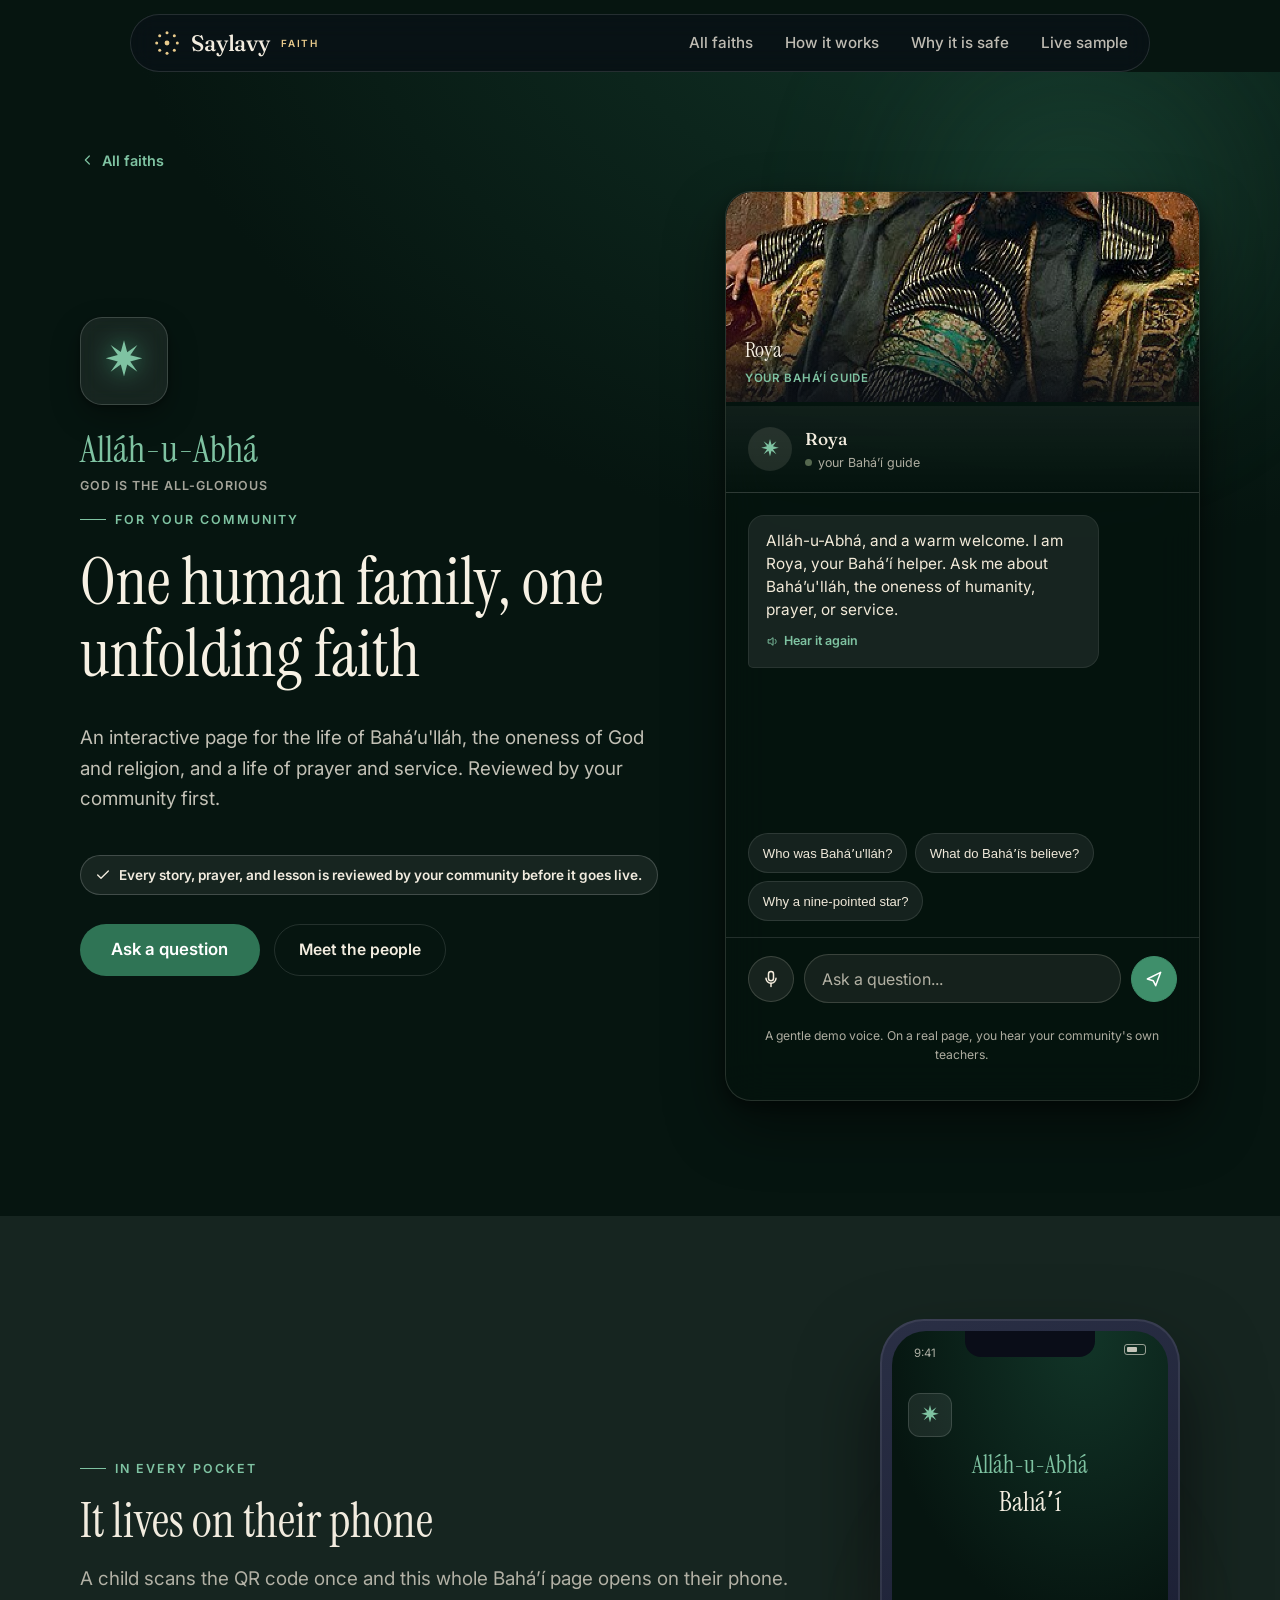
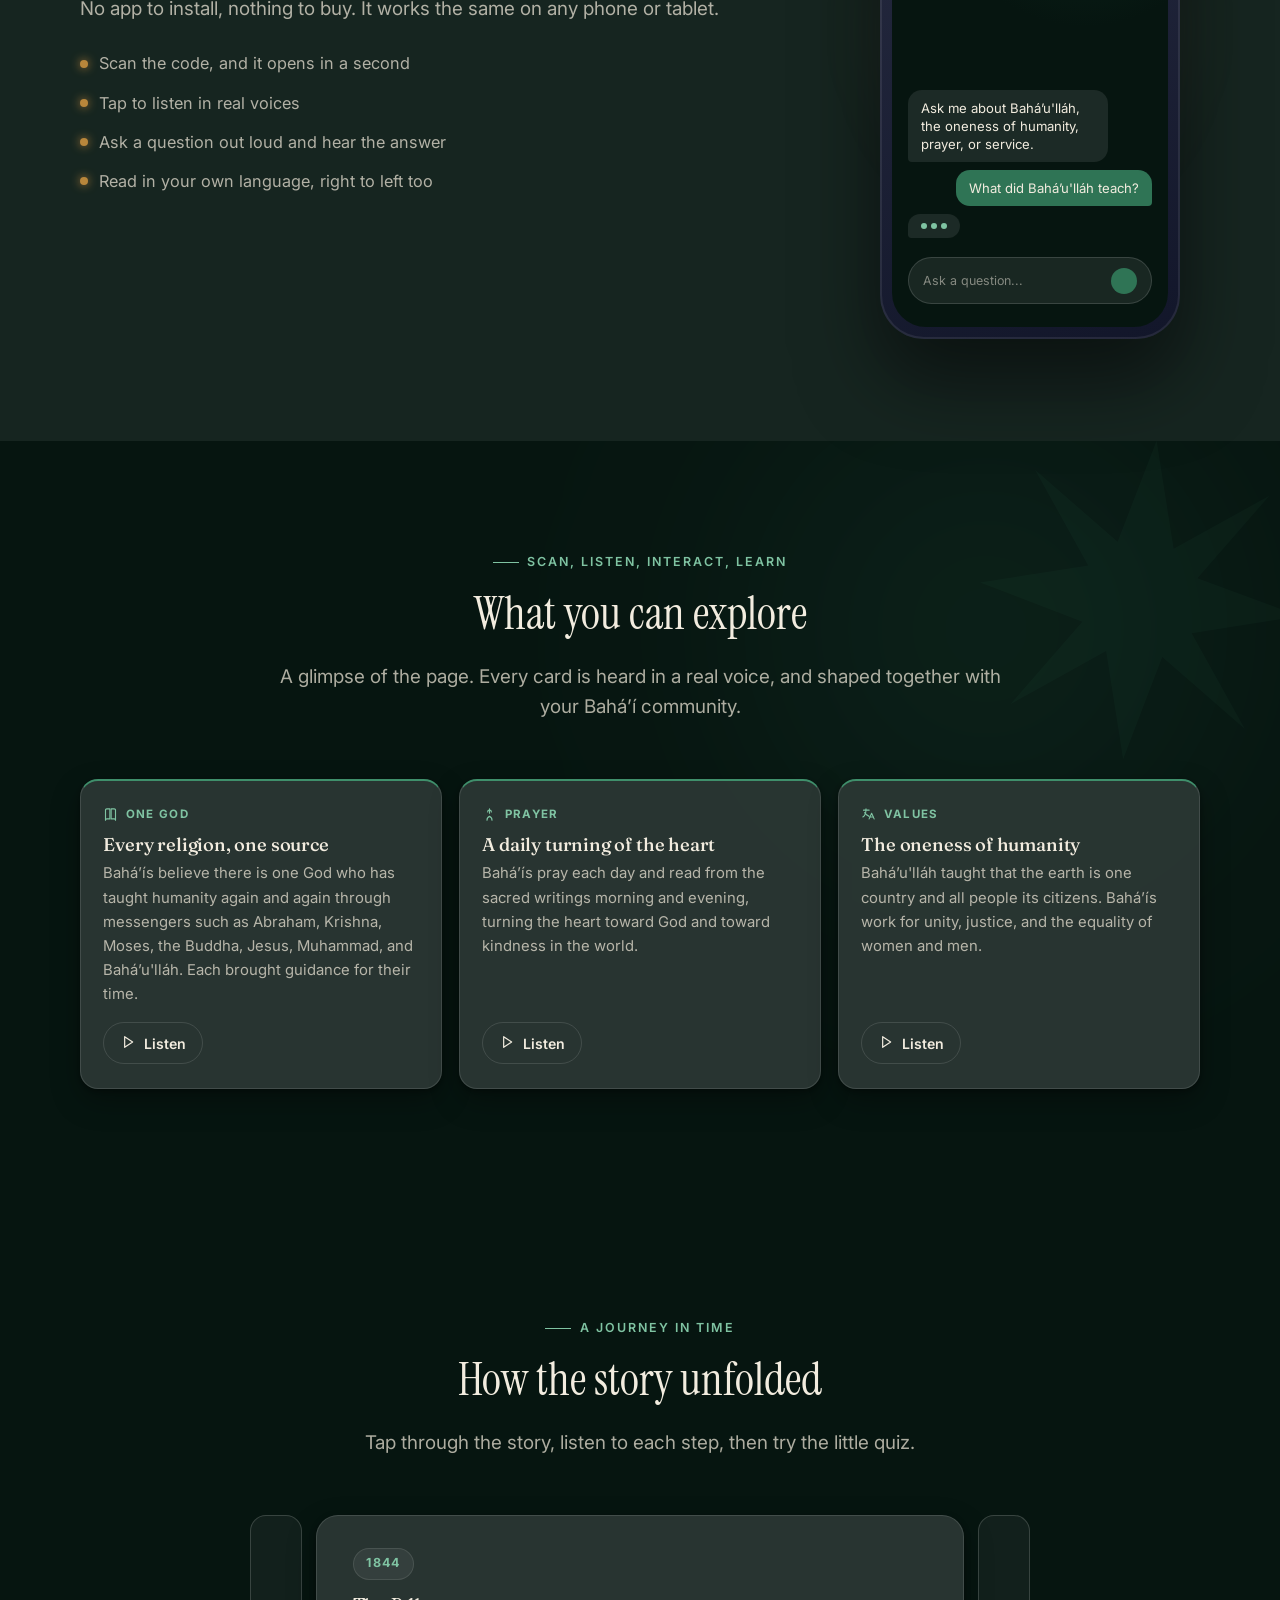
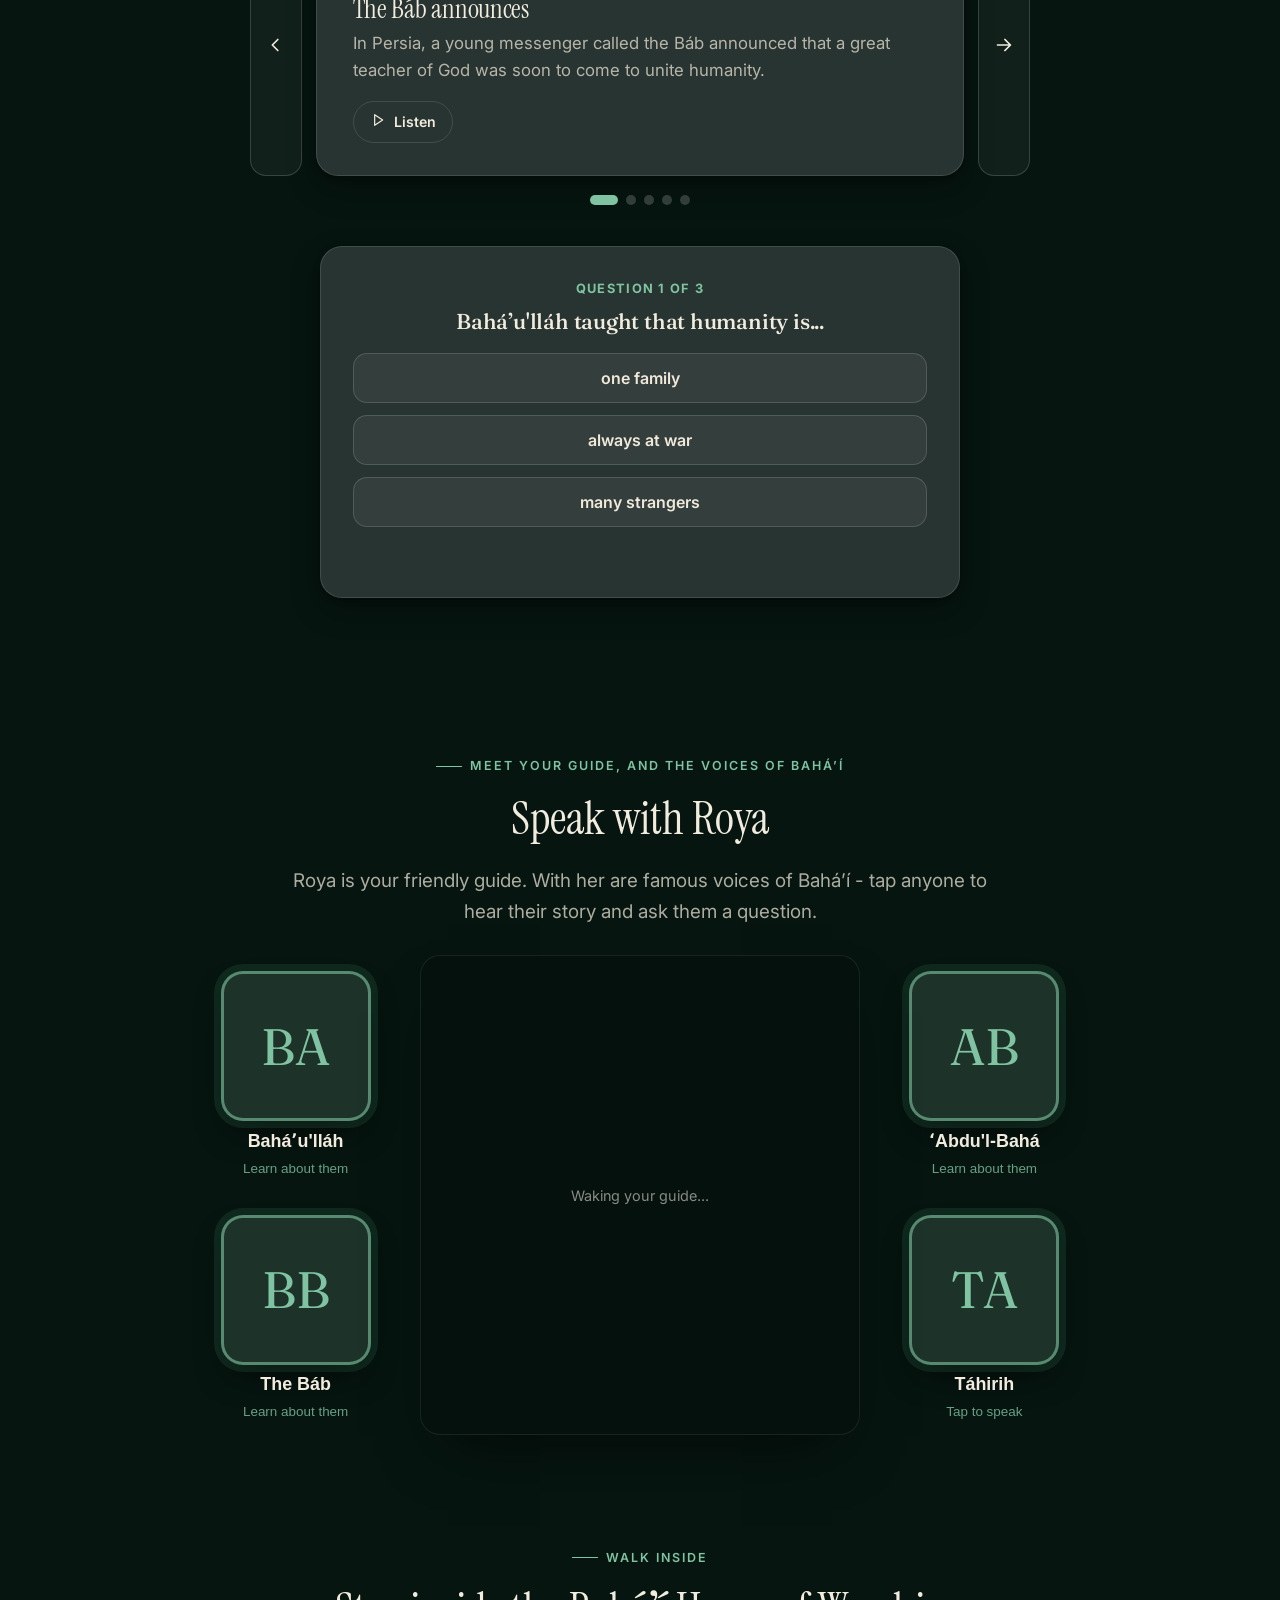
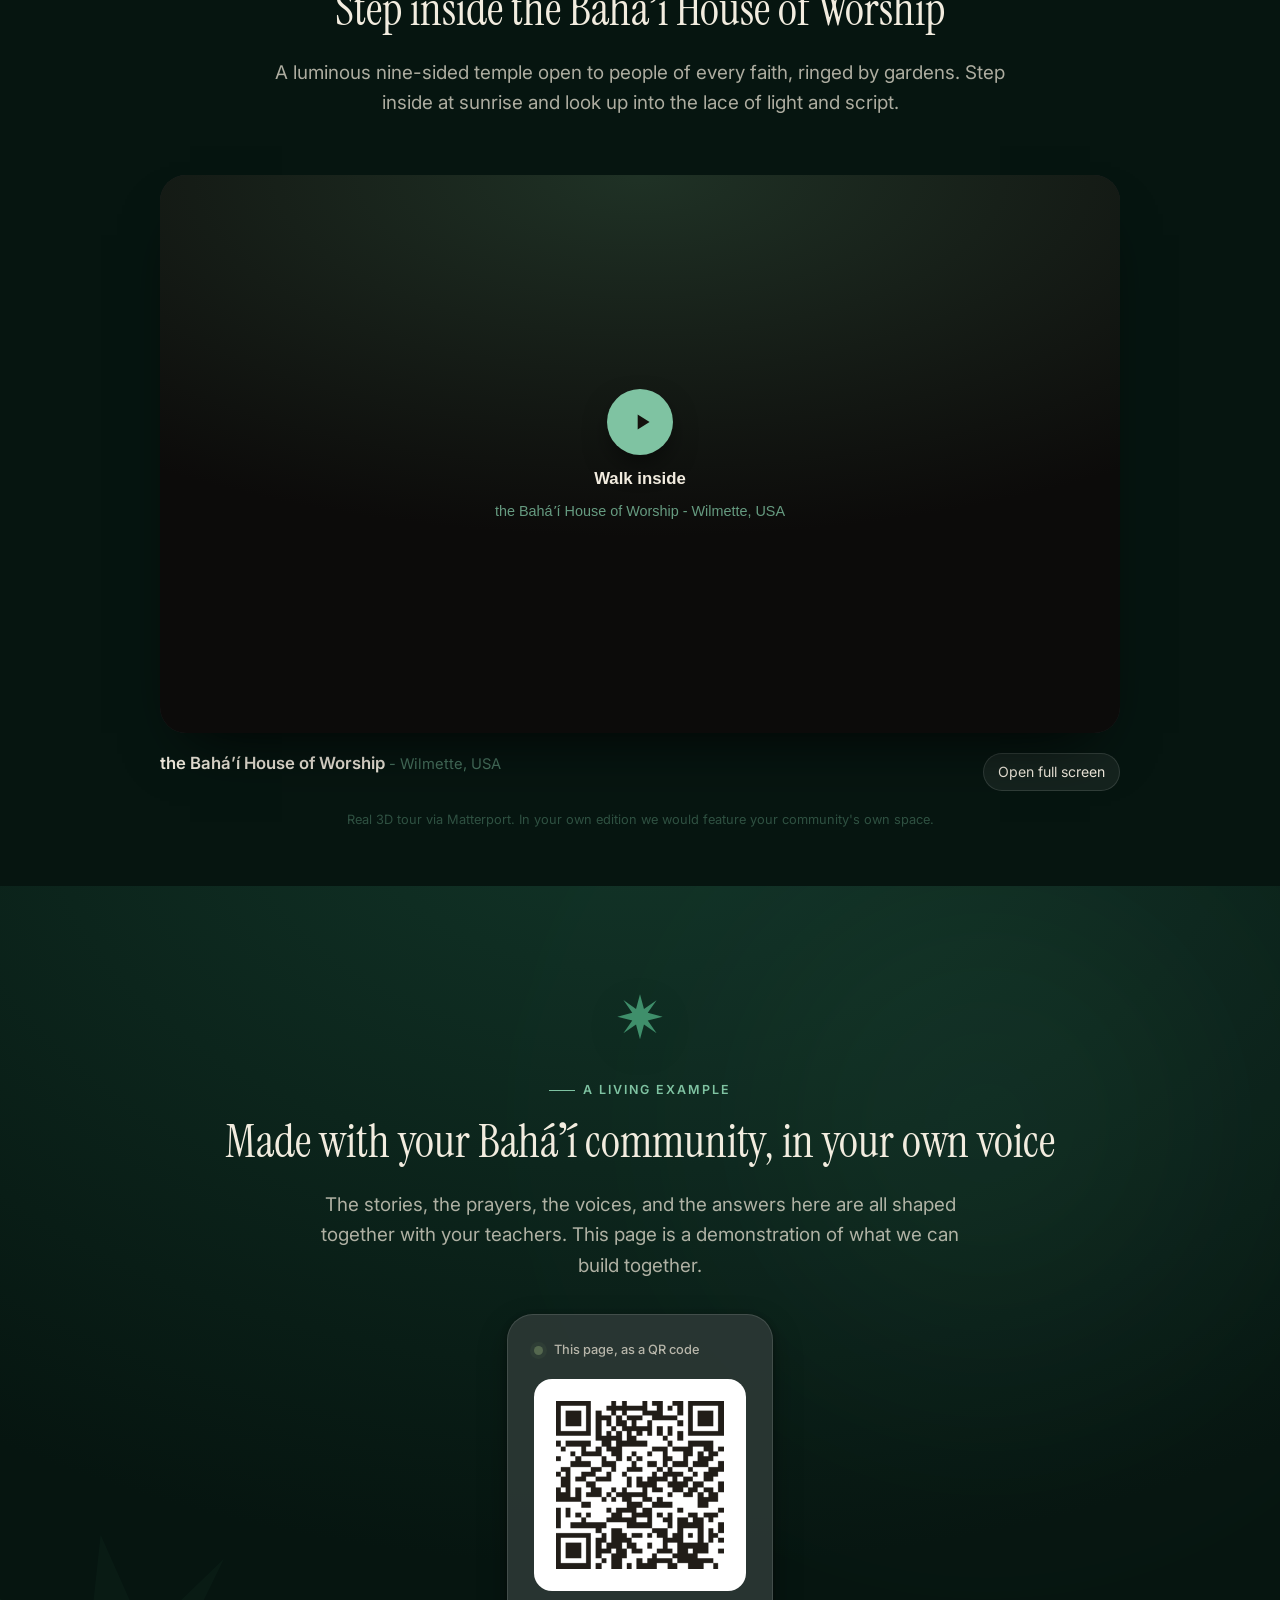
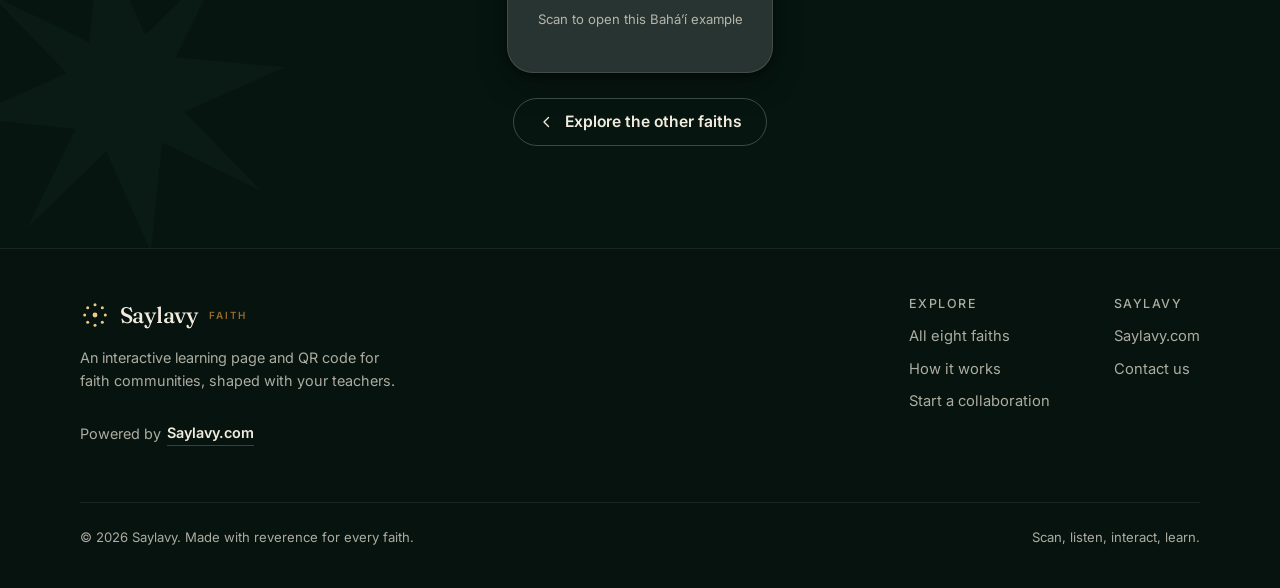
==== bahai.html @ 384520e8 "Add four more faiths: Baháʼí, Jain, Zoroastrian, Taoist Full faith pages for each (data, named guide" ====
<!doctype html>
<html lang="en">
<head>
  <meta charset="utf-8">
  <meta name="viewport" content="width=device-width, initial-scale=1">
  <title>Saylavy for Baháʼí communities</title>
  <meta name="description" content="The oneness of God, religion, and humanity, and the life of Baháʼu'lláh. Listen, ask a question out loud, and meet the people who shaped the faith. Powered by Saylavy.com.">
  <link rel="preconnect" href="https://fonts.googleapis.com">
  <link rel="preconnect" href="https://fonts.gstatic.com" crossorigin>
  <link href="https://fonts.googleapis.com/css2?family=Fraunces:ital,opsz,wght@0,9..144,400;0,9..144,500;1,9..144,400&family=Inter:wght@400;500;600;700&display=swap" rel="stylesheet">
  <link href="https://fonts.googleapis.com/css2?family=Instrument+Serif:ital@0;1&display=swap" rel="stylesheet">
  <link rel="stylesheet" href="assets/css/style.css?v=7">
  <link rel="stylesheet" href="assets/css/game.css">
  <link rel="icon" href="assets/img/favicon.svg" type="image/svg+xml">
</head>
<body>

  <header class="site-header">
    <div class="wrap nav">
      <a class="brand" href="index.html" aria-label="Saylavy for Faith">
        <svg class="mark" viewBox="0 0 32 32" fill="currentColor" aria-hidden="true" style="color:var(--accent-deep)">
          <circle cx="16" cy="16" r="2.6"/><circle cx="27" cy="16" r="1.6"/><circle cx="23.8" cy="23.8" r="1.6"/><circle cx="16" cy="27" r="1.6"/><circle cx="8.2" cy="23.8" r="1.6"/><circle cx="5" cy="16" r="1.6"/><circle cx="8.2" cy="8.2" r="1.6"/><circle cx="16" cy="5" r="1.6"/><circle cx="23.8" cy="8.2" r="1.6"/>
        </svg>
        Saylavy <small>Faith</small>
      </a>
      <button class="nav-toggle" aria-label="Menu">
        <svg width="26" height="26" viewBox="0 0 24 24" fill="none" stroke="currentColor" stroke-width="1.8" stroke-linecap="round"><path d="M4 7h16M4 12h16M4 17h16"/></svg>
      </button>
      <nav class="nav-links">
        <a href="index.html#journey">All faiths</a>
        <a href="index.html#how">How it works</a>
        <a href="index.html#trust">Why it is safe</a>
        <a href="#ask">Live sample</a>
      </nav>
    </div>
  </header>

  <main id="faith-root" data-faith="bahai"></main>

  <footer class="site-footer">
    <div class="wrap foot-grid">
      <div class="foot-brand">
        <a class="brand" href="index.html">
          <svg class="mark" viewBox="0 0 32 32" fill="currentColor" aria-hidden="true" style="color:var(--accent-deep)">
            <circle cx="16" cy="16" r="2.6"/><circle cx="27" cy="16" r="1.6"/><circle cx="23.8" cy="23.8" r="1.6"/><circle cx="16" cy="27" r="1.6"/><circle cx="8.2" cy="23.8" r="1.6"/><circle cx="5" cy="16" r="1.6"/><circle cx="8.2" cy="8.2" r="1.6"/><circle cx="16" cy="5" r="1.6"/><circle cx="23.8" cy="8.2" r="1.6"/>
          </svg>
          Saylavy <small>Faith</small>
        </a>
        <p>An interactive learning page and QR code for faith communities, shaped with your teachers.</p>
        <p class="powered">Powered by <a href="https://saylavy.com" target="_blank" rel="noopener">Saylavy.com</a></p>
      </div>
      <div class="foot-cols">
        <div class="foot-col">
          <h4>Explore</h4>
          <a href="index.html#journey">All eight faiths</a>
          <a href="index.html#how">How it works</a>
          <a href="index.html#partner">Start a collaboration</a>
        </div>
        <div class="foot-col">
          <h4>Saylavy</h4>
          <a href="https://saylavy.com" target="_blank" rel="noopener">Saylavy.com</a>
          <a href="mailto:Eugen@azxa.io">Contact us</a>
        </div>
      </div>
    </div>
    <div class="wrap foot-bottom">
      <span>&copy; 2026 Saylavy. Made with reverence for every faith.</span>
      <span>Scan, listen, interact, learn.</span>
    </div>
  </footer>

  <script src="assets/js/faith-data.js"></script>
  <script src="assets/js/faith-people.js"></script>
  <script src="assets/js/people-img.js"></script>
  <script src="assets/js/faith-learn.js"></script>
  <script src="assets/js/faith-icons.js"></script>
  <script src="assets/js/faith-lang.js"></script>
  <script src="assets/js/faith-pray.js"></script>
  <script src="assets/js/game-data.js"></script>
  <script src="assets/js/game.js"></script>
  <script src="assets/js/voice-config.js" onerror="void 0"></script>
  <script src="assets/js/voice-clips.js" onerror="void 0"></script>
  <script src="assets/js/voice.js"></script>
  <script src="assets/js/qrcode.min.js"></script>
  <script src="assets/js/qr.js"></script>
  <script src="assets/js/i18n.js"></script>
  <script src="assets/js/main.js"></script>
  <script type="module"
    src="https://agent.d-id.com/v2/index.js"
    data-mode="full"
    data-client-key="ck_E_AL3Ca6B9AJC3x-A9WcU"
    data-agent-id="v2_agt_T-X2SEP_"
    data-name="did-agent"
    data-monitor="true"
    data-target-id="did-agent-frame">
  </script>
  <script src="assets/js/faith.js"></script>
</body>
</html>
---- assets/css/style.css ----
/* =========================================================
   Saylavy - Faith / Religion path
   Design system + shared styles
   Brand voice: calm, warm, reverent. No em dashes, no emoji.
   ========================================================= */

:root {
  /* Palette */
  --ink:        #211d18;   /* near-black warm charcoal */
  --ink-soft:   #4a453d;
  --muted:      #7a736a;
  --line:       #e7e0d5;
  --paper:      #fbf8f2;   /* warm ivory */
  --paper-2:    #f4eee3;   /* slightly deeper ivory panel */
  --card:       #ffffff;
  --gold:       #b8863b;   /* warm brass accent */
  --gold-deep:  #97692a;
  --gold-soft:  #f0e4cd;
  --sky:        #3f5b6b;   /* muted contemplative blue */
  --sage:       #55684f;
  --danger:     #a3452f;

  /* Type */
  --serif: "Fraunces", Georgia, "Times New Roman", serif;
  --sans:  "Inter", system-ui, -apple-system, "Segoe UI", Roboto, sans-serif;

  /* Accent - defaults to brand gold; faith pages override via theme-* class */
  --accent:      var(--gold);
  --accent-deep: var(--gold-deep);
  --accent-soft: var(--gold-soft);
  --accent-ink:  #322c24;   /* deep header colour for faith hero */
  --tint:        var(--paper);

  /* Rhythm */
  --wrap: 1120px;
  --radius: 18px;
  --radius-sm: 12px;
  --shadow-sm: 0 1px 2px rgba(33,29,24,.06), 0 4px 16px rgba(33,29,24,.05);
  --shadow-md: 0 8px 30px rgba(33,29,24,.09);
  --shadow-lg: 0 24px 60px rgba(33,29,24,.14);
  --ease: cubic-bezier(.22,.61,.36,1);
}

* { box-sizing: border-box; }
html { scroll-behavior: smooth; -webkit-text-size-adjust: 100%; }

body {
  margin: 0;
  font-family: var(--sans);
  color: var(--ink);
  background: var(--paper);
  line-height: 1.62;
  font-size: 17px;
  -webkit-font-smoothing: antialiased;
  text-rendering: optimizeLegibility;
}

img { max-width: 100%; display: block; }
a { color: inherit; text-decoration: none; }

h1, h2, h3, h4 {
  font-family: var(--serif);
  font-weight: 500;
  line-height: 1.1;
  letter-spacing: -0.01em;
  margin: 0 0 .5em;
  color: var(--ink);
}
h1 { font-size: clamp(2.4rem, 5.4vw, 4.1rem); font-weight: 460; }
h2 { font-size: clamp(1.9rem, 3.6vw, 2.9rem); }
h3 { font-size: 1.3rem; }
p  { margin: 0 0 1rem; color: var(--ink-soft); }

.wrap { width: min(var(--wrap), 92vw); margin-inline: auto; }
.section { padding: clamp(4rem, 8vw, 7rem) 0; }
.center { text-align: center; }
.lead { font-size: 1.18rem; color: var(--ink-soft); }
.eyebrow {
  font-family: var(--sans);
  font-size: .78rem;
  font-weight: 600;
  letter-spacing: .16em;
  text-transform: uppercase;
  color: var(--gold-deep);
  margin: 0 0 1rem;
  display: inline-flex;
  align-items: center;
  gap: .55rem;
}
.eyebrow::before {
  content: "";
  width: 26px; height: 1px;
  background: var(--gold);
  display: inline-block;
}
.eyebrow.center-line { justify-content: center; }
.serif-accent { font-family: var(--serif); font-style: italic; color: var(--gold-deep); }

/* ---------- Buttons ---------- */
.btn {
  display: inline-flex;
  align-items: center;
  gap: .55rem;
  font-family: var(--sans);
  font-weight: 600;
  font-size: .98rem;
  padding: .85rem 1.5rem;
  border-radius: 999px;
  border: 1px solid transparent;
  cursor: pointer;
  transition: transform .25s var(--ease), box-shadow .25s var(--ease), background .2s, color .2s;
  line-height: 1;
}
.btn svg { width: 18px; height: 18px; }
.btn-primary { background: var(--ink); color: var(--paper); box-shadow: var(--shadow-sm); }
.btn-primary:hover { transform: translateY(-2px); box-shadow: var(--shadow-md); background: #322c24; }
.btn-gold { background: var(--gold); color: #fff; }
.btn-gold:hover { transform: translateY(-2px); box-shadow: var(--shadow-md); background: var(--gold-deep); }
.btn-ghost { background: transparent; color: var(--ink); border-color: var(--line); }
.btn-ghost:hover { border-color: var(--ink); transform: translateY(-2px); }
.btn-lg { padding: 1.05rem 1.9rem; font-size: 1.05rem; }

/* ---------- Header ---------- */
.site-header {
  position: sticky; top: 0; z-index: 50;
  background: rgba(251,248,242,.82);
  backdrop-filter: saturate(140%) blur(12px);
  border-bottom: 1px solid transparent;
  transition: border-color .3s, box-shadow .3s;
}
.site-header.scrolled { border-color: var(--line); box-shadow: 0 1px 0 rgba(33,29,24,.03); }
.nav { display: flex; align-items: center; justify-content: space-between; height: 72px; }
.brand { display: flex; align-items: center; gap: .6rem; font-family: var(--serif); font-size: 1.4rem; font-weight: 500; letter-spacing: -.01em; }
.brand .mark { width: 30px; height: 30px; flex: none; }
.brand small { font-family: var(--sans); font-size: .62rem; letter-spacing: .18em; text-transform: uppercase; color: var(--gold-deep); font-weight: 600; align-self: center; margin-left: .1rem; }
.nav-links { display: flex; align-items: center; gap: 2rem; }
.nav-links a { font-size: .95rem; color: var(--ink-soft); font-weight: 500; transition: color .2s; }
.nav-links a:hover { color: var(--ink); }
.nav-cta { display: flex; align-items: center; gap: .8rem; }
.nav-toggle { display: none; background: none; border: 0; cursor: pointer; padding: .4rem; }

@media (max-width: 860px) {
  .nav-links { display: none; }
  .nav-toggle { display: block; }
  .nav-links.open {
    display: flex; flex-direction: column; align-items: flex-start; gap: 1.1rem;
    position: absolute; top: 72px; left: 0; right: 0;
    background: var(--paper); padding: 1.5rem 4vw 2rem; border-bottom: 1px solid var(--line);
    box-shadow: var(--shadow-md);
  }
}

/* ---------- Hero ---------- */
.hero { position: relative; overflow: hidden; padding: clamp(3.5rem, 7vw, 6rem) 0 clamp(3rem, 6vw, 5rem); }
.hero-grid { display: grid; grid-template-columns: 1.05fr .95fr; gap: clamp(2rem, 5vw, 4.5rem); align-items: center; }
.hero h1 { margin-bottom: 1.1rem; }
.hero .lead { max-width: 34ch; }
.hero-actions { display: flex; flex-wrap: wrap; gap: .9rem; margin-top: 1.8rem; }
.hero-badges { display: flex; flex-wrap: wrap; gap: .5rem .5rem; margin-top: 2rem; }
.badge {
  display: inline-flex; align-items: center; gap: .45rem;
  font-size: .82rem; font-weight: 500; color: var(--ink-soft);
  background: var(--card); border: 1px solid var(--line);
  padding: .45rem .8rem; border-radius: 999px;
}
.badge svg { width: 15px; height: 15px; color: var(--gold-deep); }

@media (max-width: 900px) {
  .hero-grid { grid-template-columns: 1fr; }
  .hero-art { order: -1; }
}

/* ---------- Hero art: scan card ---------- */
.scan-card {
  position: relative;
  background: var(--card);
  border: 1px solid var(--line);
  border-radius: 26px;
  box-shadow: var(--shadow-lg);
  padding: 1.6rem;
  max-width: 400px; margin-inline: auto;
}
.scan-card .glow { position: absolute; inset: -40% -20% auto -20%; height: 60%; background: radial-gradient(60% 60% at 50% 0%, var(--gold-soft), transparent 70%); z-index: 0; }
.scan-inner { position: relative; z-index: 1; }
.scan-head { display: flex; align-items: center; gap: .7rem; margin-bottom: 1.1rem; }
.scan-head .dot { width: 9px; height: 9px; border-radius: 50%; background: var(--sage); box-shadow: 0 0 0 4px rgba(85,104,79,.14); }
.scan-head span { font-size: .8rem; color: var(--muted); font-weight: 500; }
.qr-box {
  display: grid; place-items: center;
  background: var(--paper-2); border-radius: var(--radius);
  padding: 1.4rem; margin-bottom: 1.1rem;
}
.qr-box svg, .qr-box img, .qr-box canvas { width: 168px; height: 168px; }
.qr-caption { text-align: center; font-size: .82rem; color: var(--muted); }
.scan-steps { display: flex; justify-content: space-between; margin-top: 1.2rem; gap: .3rem; }
.scan-steps .s { text-align: center; flex: 1; }
.scan-steps .s svg { width: 22px; height: 22px; color: var(--gold-deep); margin-bottom: .3rem; }
.scan-steps .s small { display: block; font-size: .72rem; color: var(--ink-soft); font-weight: 600; }

/* ---------- Section header ---------- */
.sec-head { max-width: 46rem; margin: 0 auto clamp(2.5rem, 5vw, 3.5rem); }
.sec-head.center { text-align: center; }

/* ---------- Steps / how it works ---------- */
.steps { display: grid; grid-template-columns: repeat(4, 1fr); gap: 1.1rem; }
.step {
  background: var(--card); border: 1px solid var(--line); border-radius: var(--radius);
  padding: 1.6rem 1.4rem; box-shadow: var(--shadow-sm);
  transition: transform .3s var(--ease), box-shadow .3s var(--ease);
}
.step:hover { transform: translateY(-4px); box-shadow: var(--shadow-md); }
.step .num { font-family: var(--serif); font-size: 1rem; color: var(--gold-deep); font-weight: 600; }
.step .ico { width: 40px; height: 40px; border-radius: 12px; background: var(--gold-soft); display: grid; place-items: center; margin: .8rem 0 1rem; }
.step .ico svg { width: 22px; height: 22px; color: var(--gold-deep); }
.step h3 { font-size: 1.12rem; margin-bottom: .35rem; }
.step p { font-size: .93rem; margin: 0; }
@media (max-width: 860px) { .steps { grid-template-columns: repeat(2, 1fr); } }
@media (max-width: 520px) { .steps { grid-template-columns: 1fr; } }

/* ---------- Feature split ---------- */
.feature { display: grid; grid-template-columns: 1fr 1fr; gap: clamp(2rem, 5vw, 4rem); align-items: center; }
.feature + .feature { margin-top: clamp(3rem, 6vw, 5rem); }
.feature.reverse .feature-media { order: 2; }
.feature-list { list-style: none; padding: 0; margin: 1.4rem 0 0; }
.feature-list li { display: flex; gap: .7rem; align-items: flex-start; margin-bottom: .8rem; font-size: .98rem; color: var(--ink-soft); }
.feature-list li svg { width: 20px; height: 20px; color: var(--sage); flex: none; margin-top: .15rem; }
@media (max-width: 820px) { .feature, .feature.reverse .feature-media { grid-template-columns: 1fr; order: 0; } }

/* ---------- Panel (deeper ivory band) ---------- */
.band { background: var(--paper-2); }
.band-ink { background: var(--ink); color: var(--paper); }
.band-ink h2, .band-ink h3 { color: var(--paper); }
.band-ink p { color: rgba(251,248,242,.72); }
.band-ink .eyebrow { color: var(--gold-soft); }
.band-ink .eyebrow::before { background: var(--gold-soft); }

/* ---------- Faiths grid ---------- */
.faiths { display: grid; grid-template-columns: repeat(4, 1fr); gap: 1rem; }
.faith-card {
  position: relative; background: var(--card); border: 1px solid var(--line);
  border-radius: var(--radius); padding: 1.5rem 1.3rem; text-align: left;
  box-shadow: var(--shadow-sm); overflow: hidden;
  transition: transform .3s var(--ease), box-shadow .3s var(--ease), border-color .3s;
  cursor: pointer; display: block;
}
.faith-card:hover { transform: translateY(-5px); box-shadow: var(--shadow-md); border-color: var(--gold-soft); }
.faith-card .sym { width: 46px; height: 46px; margin-bottom: 1rem; color: var(--gold-deep); }
.faith-card .sym svg { width: 100%; height: 100%; }
.faith-card h3 { font-size: 1.16rem; margin-bottom: .3rem; }
.faith-card p { font-size: .88rem; margin: 0 0 1rem; }
.faith-card .go { font-size: .82rem; font-weight: 600; color: var(--gold-deep); display: inline-flex; align-items: center; gap: .35rem; }
.faith-card .go svg { width: 15px; height: 15px; transition: transform .25s var(--ease); }
.faith-card:hover .go svg { transform: translateX(4px); }
@media (max-width: 940px) { .faiths { grid-template-columns: repeat(2, 1fr); } }
@media (max-width: 480px) { .faiths { grid-template-columns: 1fr; } }

/* ---------- Trust strip ---------- */
.trust { display: grid; grid-template-columns: repeat(3, 1fr); gap: 1.5rem; }
.trust .t { display: flex; gap: .9rem; align-items: flex-start; }
.trust .t .ico { width: 42px; height: 42px; flex: none; border-radius: 12px; background: rgba(184,134,59,.12); display: grid; place-items: center; }
.trust .t .ico svg { width: 22px; height: 22px; color: var(--gold-deep); }
.trust .t h3 { font-size: 1.05rem; margin-bottom: .2rem; }
.trust .t p { font-size: .9rem; margin: 0; }
@media (max-width: 820px) { .trust { grid-template-columns: 1fr; } }

/* ---------- CTA / contact ---------- */
.cta-card {
  background: linear-gradient(160deg, #2a251e, #211d18);
  color: var(--paper); border-radius: 28px; padding: clamp(2.5rem, 5vw, 4rem);
  text-align: center; box-shadow: var(--shadow-lg); position: relative; overflow: hidden;
}
.cta-card .glow { position: absolute; inset: auto -10% -60% -10%; height: 80%; background: radial-gradient(50% 60% at 50% 100%, rgba(184,134,59,.35), transparent 70%); }
.cta-card > * { position: relative; z-index: 1; }
.cta-card h2 { color: var(--paper); }
.cta-card p { color: rgba(251,248,242,.75); max-width: 40ch; margin-inline: auto; }
.cta-form { display: flex; gap: .6rem; max-width: 480px; margin: 1.8rem auto 0; flex-wrap: wrap; justify-content: center; }
.cta-form input {
  flex: 1; min-width: 220px; padding: .95rem 1.2rem; border-radius: 999px;
  border: 1px solid rgba(251,248,242,.2); background: rgba(251,248,242,.08); color: var(--paper);
  font-family: var(--sans); font-size: 1rem;
}
.cta-form input::placeholder { color: rgba(251,248,242,.5); }
.cta-form input:focus { outline: none; border-color: var(--gold); }
.cta-note { font-size: .82rem; color: rgba(251,248,242,.55); margin-top: 1rem; }

/* ---------- Footer ---------- */
.site-footer { border-top: 1px solid var(--line); padding: 3rem 0 2.5rem; background: var(--paper); }
.foot-grid { display: flex; justify-content: space-between; gap: 2rem; flex-wrap: wrap; align-items: flex-start; }
.foot-brand { max-width: 30ch; }
.foot-brand p { font-size: .9rem; margin-top: .8rem; }
.foot-cols { display: flex; gap: 4rem; flex-wrap: wrap; }
.foot-col h4 { font-family: var(--sans); font-size: .78rem; letter-spacing: .12em; text-transform: uppercase; color: var(--muted); margin-bottom: .9rem; }
.foot-col a { display: block; font-size: .92rem; color: var(--ink-soft); margin-bottom: .55rem; transition: color .2s; }
.foot-col a:hover { color: var(--ink); }
.foot-bottom { margin-top: 2.5rem; padding-top: 1.5rem; border-top: 1px solid var(--line); display: flex; justify-content: space-between; flex-wrap: wrap; gap: .5rem; font-size: .82rem; color: var(--muted); }

/* ---------- Reveal on scroll ---------- */
.reveal { opacity: 0; transform: translateY(22px); transition: opacity .7s var(--ease), transform .7s var(--ease); }
.reveal.in { opacity: 1; transform: none; }
@media (prefers-reduced-motion: reduce) {
  .reveal { opacity: 1; transform: none; transition: none; }
  html { scroll-behavior: auto; }
  * { animation: none !important; }
}

/* =========================================================
   Per-faith color themes
   Applied to <body class="theme-xxx"> on each faith page,
   and to individual nodes/cards via the same class names.
   ========================================================= */
.theme-protestant { --accent:#3563a8; --accent-deep:#284e86; --accent-soft:#e3ebf6; --accent-ink:#1b2f52; --tint:#f7f9fc; }
.theme-catholic   { --accent:#9b2d3c; --accent-deep:#7d2331; --accent-soft:#f3e0e2; --accent-ink:#4a151d; --tint:#fcf6f5; }
.theme-orthodox   { --accent:#b3852c; --accent-deep:#8f6820; --accent-soft:#f4e8cd; --accent-ink:#4a3812; --tint:#fdfaf1; }
.theme-muslim     { --accent:#1f7a5a; --accent-deep:#175f46; --accent-soft:#d7ece4; --accent-ink:#0e3527; --tint:#f4faf7; }
.theme-hindu      { --accent:#d9772a; --accent-deep:#b25f1c; --accent-soft:#f8e6d2; --accent-ink:#5e310e; --tint:#fdf8f1; }
.theme-sikh       { --accent:#35408f; --accent-deep:#293372; --accent-soft:#e1e3f2; --accent-ink:#191d45; --tint:#f7f8fc; }
.theme-jewish     { --accent:#2f7fb0; --accent-deep:#256389; --accent-soft:#dcedf6; --accent-ink:#123449; --tint:#f5fafc; }
.theme-buddhist   { --accent:#9a4f2b; --accent-deep:#7c3f21; --accent-soft:#f1e0d3; --accent-ink:#492009; --tint:#fdf8f4; }

/* Faith page picks up a soft accent tint behind everything */
body.faith-page { background: var(--tint); }

/* =========================================================
   The circle of eight (dashboard selector)
   ========================================================= */
.circle-wrap { position: relative; width: min(560px, 86vw); aspect-ratio: 1; margin: 1rem auto 0; container-type: size; }
.circle-ring {
  position: absolute; inset: 8%;
  border-radius: 50%;
  border: 1px dashed var(--line);
}
.circle-ring::after {
  content: ""; position: absolute; inset: 12%; border-radius: 50%;
  border: 1px solid rgba(184,134,59,.14);
}
.circle-hub {
  position: absolute; top: 50%; left: 50%; transform: translate(-50%, -50%);
  width: 34%; aspect-ratio: 1; border-radius: 50%;
  background: var(--card); border: 1px solid var(--line);
  box-shadow: var(--shadow-md);
  display: grid; place-items: center; text-align: center; padding: 1rem; z-index: 2;
}
.circle-hub .mark { width: 40px; height: 40px; color: var(--gold-deep); margin: 0 auto .4rem; }
.circle-hub strong { font-family: var(--serif); font-size: 1.12rem; font-weight: 500; display: block; line-height: 1.15; }
.circle-hub small { font-size: .72rem; color: var(--muted); }

.faith-node {
  position: absolute; top: 50%; left: 50%;
  width: 96px; height: 96px; margin: -48px 0 0 -48px;
  border-radius: 50%;
  background: var(--card); border: 1px solid var(--line);
  box-shadow: var(--shadow-sm);
  display: grid; place-items: center; text-align: center;
  transition: transform .35s var(--ease), box-shadow .35s var(--ease), border-color .35s;
  z-index: 3;
}
.faith-node:hover, .faith-node:focus-visible {
  transform: translate(var(--x), var(--y)) scale(1.12);
  box-shadow: var(--shadow-lg); border-color: var(--accent); outline: none; z-index: 4;
}
.faith-node { transform: translate(var(--x), var(--y)); }
.faith-node .sym { width: 40px; height: 40px; color: var(--accent); }
.faith-node .sym svg { width: 100%; height: 100%; }
.faith-node .label {
  position: absolute; bottom: -1.55rem; left: 50%; transform: translateX(-50%);
  font-size: .74rem; font-weight: 600; color: var(--ink-soft); white-space: nowrap;
}
.faith-node .halo {
  position: absolute; inset: -6px; border-radius: 50%;
  background: var(--accent-soft); opacity: 0; transition: opacity .35s var(--ease); z-index: -1;
}
.faith-node:hover .halo, .faith-node:focus-visible .halo { opacity: .85; }

/* Fallback grid for small screens */
.circle-fallback { display: none; }
@media (max-width: 620px) {
  .circle-wrap { display: none; }
  .circle-fallback {
    display: grid; grid-template-columns: repeat(2, 1fr); gap: .8rem; margin-top: 1.5rem;
  }
  .circle-fallback a {
    display: flex; align-items: center; gap: .7rem;
    background: var(--card); border: 1px solid var(--line); border-radius: var(--radius-sm);
    padding: .9rem 1rem; box-shadow: var(--shadow-sm);
  }
  .circle-fallback a .sym { width: 30px; height: 30px; color: var(--accent); flex: none; }
  .circle-fallback a .sym svg { width: 100%; height: 100%; }
  .circle-fallback a strong { font-size: .95rem; font-weight: 600; display: block; }
  .circle-fallback a small { font-size: .76rem; color: var(--muted); }
}

/* =========================================================
   Faith page hero
   ========================================================= */
.faith-hero {
  position: relative; overflow: hidden;
  background:
    radial-gradient(120% 120% at 85% -10%, var(--accent-soft), transparent 55%),
    var(--tint);
  border-bottom: 1px solid var(--line);
  padding: clamp(3rem, 6vw, 5rem) 0 clamp(2.5rem, 5vw, 4rem);
}
.faith-hero-grid { display: grid; grid-template-columns: 1.1fr .9fr; gap: clamp(2rem, 5vw, 4rem); align-items: center; }
.faith-emblem {
  width: 88px; height: 88px; border-radius: 22px;
  background: var(--card); border: 1px solid var(--line);
  display: grid; place-items: center; box-shadow: var(--shadow-sm); margin-bottom: 1.4rem;
}
.faith-emblem svg { width: 50px; height: 50px; color: var(--accent); }
.faith-kicker { color: var(--accent-deep); }
.faith-kicker::before { background: var(--accent); }
.faith-hero h1 { color: var(--accent-ink); }
.approve-pill {
  display: inline-flex; align-items: center; gap: .5rem;
  background: var(--card); border: 1px solid var(--accent-soft);
  color: var(--accent-deep); font-weight: 600; font-size: .85rem;
  padding: .5rem .9rem; border-radius: 999px; margin-top: 1.5rem;
}
.approve-pill svg { width: 16px; height: 16px; }
@media (max-width: 860px) { .faith-hero-grid { grid-template-columns: 1fr; } }

/* Accent-tinted variants of shared components on faith pages */
.faith-page .btn-gold { background: var(--accent); }
.faith-page .btn-gold:hover { background: var(--accent-deep); }
.faith-page .step .ico { background: var(--accent-soft); }
.faith-page .step .ico svg, .faith-page .step .num { color: var(--accent-deep); }
.faith-page .eyebrow { color: var(--accent-deep); }
.faith-page .eyebrow::before { background: var(--accent); }
.faith-page .badge svg { color: var(--accent-deep); }

/* Content cards (story / prayer / language) */
.learn-grid { display: grid; grid-template-columns: repeat(3, 1fr); gap: 1.1rem; }
.learn-card {
  background: var(--card); border: 1px solid var(--line); border-radius: var(--radius);
  padding: 1.5rem 1.4rem; box-shadow: var(--shadow-sm); display: flex; flex-direction: column;
  transition: transform .3s var(--ease), box-shadow .3s var(--ease);
}
.learn-card:hover { transform: translateY(-4px); box-shadow: var(--shadow-md); }
.learn-card .kind {
  font-size: .72rem; font-weight: 700; letter-spacing: .12em; text-transform: uppercase;
  color: var(--accent-deep); margin-bottom: .7rem; display: flex; align-items: center; gap: .45rem;
}
.learn-card .kind svg { width: 15px; height: 15px; }
.learn-card h3 { font-size: 1.15rem; margin-bottom: .4rem; }
.learn-card p { font-size: .93rem; flex: 1; }
.learn-card .original {
  font-family: var(--serif); font-size: 1.05rem; color: var(--accent-ink);
  background: var(--accent-soft); border-radius: var(--radius-sm); padding: .8rem 1rem;
  margin: .3rem 0 1rem; direction: var(--dir, ltr);
}
.listen-btn {
  align-self: flex-start; margin-top: auto;
  display: inline-flex; align-items: center; gap: .5rem;
  background: transparent; border: 1px solid var(--line); color: var(--ink);
  font-family: var(--sans); font-weight: 600; font-size: .88rem;
  padding: .55rem 1rem; border-radius: 999px; cursor: pointer;
  transition: border-color .2s, background .2s, color .2s;
}
.listen-btn:hover { border-color: var(--accent); color: var(--accent-deep); }
.listen-btn.speaking { background: var(--accent); color: #fff; border-color: var(--accent); }
.listen-btn svg { width: 16px; height: 16px; }
@media (max-width: 820px) { .learn-grid { grid-template-columns: 1fr; } }

/* =========================================================
   Ask & speak widget  ("Their voice, still answering")
   ========================================================= */
.ask {
  background: var(--card); border: 1px solid var(--line); border-radius: 26px;
  box-shadow: var(--shadow-md); overflow: hidden; max-width: 760px; margin: 0 auto;
}
.ask-head {
  display: flex; align-items: center; gap: .8rem;
  padding: 1.2rem 1.4rem; border-bottom: 1px solid var(--line);
  background: linear-gradient(var(--card), var(--tint));
}
.ask-head .av {
  width: 44px; height: 44px; border-radius: 50%; flex: none;
  background: var(--accent-soft); display: grid; place-items: center;
}
.ask-head .av svg { width: 24px; height: 24px; color: var(--accent-deep); }
.ask-head .meta strong { font-family: var(--serif); font-size: 1.08rem; font-weight: 500; display: block; }
.ask-head .meta small { font-size: .78rem; color: var(--muted); display: flex; align-items: center; gap: .4rem; }
.ask-head .meta small::before { content:""; width:7px; height:7px; border-radius:50%; background: var(--sage); }
.ask-log {
  padding: 1.4rem; height: 340px; overflow-y: auto;
  display: flex; flex-direction: column; gap: .9rem; scroll-behavior: smooth;
}
.msg { max-width: 82%; padding: .8rem 1.05rem; border-radius: 16px; font-size: .96rem; line-height: 1.5; }
.msg.bot { background: var(--accent-soft); color: var(--accent-ink); border-bottom-left-radius: 5px; align-self: flex-start; }
.msg.me  { background: var(--ink); color: var(--paper); border-bottom-right-radius: 5px; align-self: flex-end; }
.msg.bot .speak-again { display: inline-flex; align-items: center; gap: .3rem; margin-top: .5rem; font-size: .78rem; font-weight: 600; color: var(--accent-deep); cursor: pointer; }
.msg.bot .speak-again svg { width: 13px; height: 13px; }
.typing { display: inline-flex; gap: 4px; align-items: center; }
.typing i { width: 7px; height: 7px; border-radius: 50%; background: var(--accent-deep); opacity: .5; animation: blink 1.2s infinite; }
.typing i:nth-child(2){ animation-delay:.2s } .typing i:nth-child(3){ animation-delay:.4s }
@keyframes blink { 0%,60%,100%{opacity:.3;transform:translateY(0)} 30%{opacity:1;transform:translateY(-3px)} }

.ask-suggest { display: flex; flex-wrap: wrap; gap: .5rem; padding: 0 1.4rem 1rem; }
.chip {
  font-size: .82rem; font-weight: 500; color: var(--accent-deep);
  background: var(--accent-soft); border: 1px solid transparent; border-radius: 999px;
  padding: .45rem .85rem; cursor: pointer; transition: transform .2s var(--ease), background .2s;
}
.chip:hover { transform: translateY(-2px); background: var(--card); border-color: var(--accent-soft); }

.ask-input { display: flex; align-items: center; gap: .6rem; padding: 1rem 1.4rem 1.4rem; border-top: 1px solid var(--line); }
.ask-input input {
  flex: 1; padding: .85rem 1.1rem; border-radius: 999px; border: 1px solid var(--line);
  background: var(--tint); font-family: var(--sans); font-size: 1rem; color: var(--ink);
}
.ask-input input:focus { outline: none; border-color: var(--accent); }
.icon-btn {
  width: 46px; height: 46px; flex: none; border-radius: 50%; border: 1px solid var(--line);
  background: var(--card); cursor: pointer; display: grid; place-items: center;
  transition: background .2s, border-color .2s, transform .2s;
}
.icon-btn svg { width: 20px; height: 20px; color: var(--ink-soft); }
.icon-btn:hover { border-color: var(--accent); transform: translateY(-1px); }
.icon-btn.send { background: var(--accent); border-color: var(--accent); }
.icon-btn.send svg { color: #fff; }
.icon-btn.mic.listening { background: var(--danger); border-color: var(--danger); animation: pulse 1.4s infinite; }
.icon-btn.mic.listening svg { color: #fff; }
@keyframes pulse { 0%{box-shadow:0 0 0 0 rgba(163,69,47,.4)} 70%{box-shadow:0 0 0 12px rgba(163,69,47,0)} 100%{box-shadow:0 0 0 0 rgba(163,69,47,0)} }
.ask-foot { font-size: .76rem; color: var(--muted); text-align: center; padding: 0 1.4rem 1.2rem; }

/* Voice unsupported note */
.voice-note { font-size: .8rem; color: var(--muted); text-align:center; margin-top:1rem; }

/* Back link on faith pages */
.back-link { display:inline-flex; align-items:center; gap:.4rem; font-size:.9rem; font-weight:600; color: var(--accent-deep); margin-bottom: 1.2rem; }
.back-link svg { width:16px; height:16px; }

/* Powered-by */
.powered { display:inline-flex; align-items:center; gap:.4rem; font-size:.8rem; color: var(--muted); }
.powered a { color: var(--ink-soft); font-weight:600; border-bottom:1px solid var(--line); }
.powered a:hover { color: var(--accent-deep); border-color: var(--accent); }

/* =========================================================
   PREMIUM LAYER - animated cosmos hero, glowing circle,
   per-faith emblem, and richer motion.
   Appended last so it overrides the base where needed.
   ========================================================= */

/* ---- Cosmos hero (dark, animated) ---- */
.hero-cosmos {
  position: relative; overflow: hidden; color: #f4ecdd;
  --auroraA: #6b46b0; --auroraB: #c99a4a; --auroraC: #3a4f8a;
  background: radial-gradient(130% 105% at 50% -18%, #2a2138 0%, #171021 46%, #0d0a14 100%);
}
.hero-cosmos > .wrap { position: relative; z-index: 3; }
.hero-cosmos .eyebrow { color: #e9cb8c; }
.hero-cosmos .eyebrow::before { background: #c99a4a; }
.hero-cosmos h1 { color: #f7f1e4; }
.hero-cosmos .lead { color: rgba(247,241,228,.74); }
.hero-cosmos .btn-ghost { color: #f7f1e4; border-color: rgba(247,241,228,.28); }
.hero-cosmos .btn-ghost:hover { border-color: #f7f1e4; }

.motes { position: absolute; inset: 0; width: 100%; height: 100%; z-index: 1; pointer-events: none; display: block; }
.aurora {
  position: absolute; border-radius: 50%; filter: blur(80px);
  opacity: .5; mix-blend-mode: screen; pointer-events: none; z-index: 0; will-change: transform;
}
.a1 { width: 48vw; height: 48vw; top: -16%; left: -10%; background: radial-gradient(circle, var(--auroraA), transparent 62%); animation: drift1 24s ease-in-out infinite; }
.a2 { width: 42vw; height: 42vw; bottom: -20%; right: -10%; background: radial-gradient(circle, var(--auroraB), transparent 62%); animation: drift2 30s ease-in-out infinite; }
.a3 { width: 34vw; height: 34vw; top: 26%; left: 42%; background: radial-gradient(circle, var(--auroraC), transparent 64%); animation: drift3 27s ease-in-out infinite; }
@keyframes drift1 { 0%,100%{ transform: translate(0,0) scale(1);} 50%{ transform: translate(6%,4%) scale(1.12);} }
@keyframes drift2 { 0%,100%{ transform: translate(0,0) scale(1);} 50%{ transform: translate(-5%,-3%) scale(1.1);} }
@keyframes drift3 { 0%,100%{ transform: translate(-50%,0) scale(1);} 50%{ transform: translate(-46%,5%) scale(1.15);} }

.grain {
  position: absolute; inset: 0; z-index: 2; pointer-events: none; opacity: .06; mix-blend-mode: overlay;
  background-image: url("data:image/svg+xml,%3Csvg xmlns='http://www.w3.org/2000/svg' width='150' height='150'%3E%3Cfilter id='n'%3E%3CfeTurbulence type='fractalNoise' baseFrequency='0.9' numOctaves='2'/%3E%3C/filter%3E%3Crect width='100%25' height='100%25' filter='url(%23n)'/%3E%3C/svg%3E");
}
.fade-b { position: absolute; left: 0; right: 0; bottom: -1px; height: 130px; z-index: 2; pointer-events: none; background: linear-gradient(transparent, var(--paper)); }
.faith-page .hero-cosmos .fade-b { background: linear-gradient(transparent, var(--tint)); }

/* ---- Glowing circle inside cosmos ---- */
@keyframes spin { to { transform: rotate(360deg); } }
@keyframes breathe { 0%,100%{ opacity:.45; transform: translate(-50%,-50%) scale(.9);} 50%{ opacity:.85; transform: translate(-50%,-50%) scale(1.08);} }
@keyframes float { 0%,100%{ transform: translateY(0);} 50%{ transform: translateY(-7px);} }
@keyframes dash { to { stroke-dashoffset: -200; } }

.hero-cosmos .circle-ring { border-color: rgba(247,241,228,.10); animation: spin 100s linear infinite; }
.hero-cosmos .circle-ring::after { border-color: rgba(201,154,74,.18); animation: spin 78s linear infinite reverse; }
.circle-glow {
  position: absolute; top: 50%; left: 50%; width: 52%; aspect-ratio: 1;
  transform: translate(-50%,-50%); border-radius: 50%; z-index: 1; pointer-events: none;
  background: radial-gradient(circle, rgba(201,154,74,.30), transparent 66%);
  filter: blur(12px); animation: breathe 6.5s ease-in-out infinite;
}
.circle-lines { position: absolute; inset: 0; width: 100%; height: 100%; z-index: 1; overflow: visible; pointer-events: none; }
.circle-lines line { stroke: rgba(247,241,228,.14); stroke-width: 1; stroke-dasharray: 2 6; animation: dash 40s linear infinite; }

.hero-cosmos .circle-hub {
  background: rgba(26,20,36,.5); backdrop-filter: blur(12px); border-color: rgba(247,241,228,.16);
  color: #f7f1e4; box-shadow: 0 10px 50px rgba(0,0,0,.45), inset 0 0 34px rgba(201,154,74,.12);
}
.hero-cosmos .circle-hub strong { color: #f7f1e4; }
.hero-cosmos .circle-hub small { color: rgba(247,241,228,.62); }
.hero-cosmos .circle-hub .mark { color: #e9cb8c; }

/* node positioning wrapper + gentle float (transform freed from positioning) */
.node-pos { position: absolute; top: 50%; left: 50%; width: 0; height: 0; transform: translate(var(--x), var(--y)); z-index: 3; }
.faith-node {
  position: absolute; top: -48px; left: -48px; width: 96px; height: 96px; margin: 0;
  transform: none; animation: float var(--fd, 6s) ease-in-out var(--dl, 0s) infinite;
}
.faith-node:hover, .faith-node:focus-visible { transform: translateY(-4px) scale(1.14); animation-play-state: paused; }
.faith-node .halo { inset: -10px; filter: blur(8px); background: radial-gradient(circle, var(--accent), transparent 68%); }

.hero-cosmos .faith-node {
  background: rgba(24,18,33,.5); backdrop-filter: blur(9px); border-color: rgba(247,241,228,.14);
  box-shadow: 0 10px 34px rgba(0,0,0,.42);
}
.hero-cosmos .faith-node .sym { color: var(--accent); }
.hero-cosmos .faith-node .label { color: rgba(247,241,228,.74); text-shadow: 0 1px 6px rgba(0,0,0,.5); }
.hero-cosmos .faith-node .halo { opacity: .24; }
.hero-cosmos .faith-node:hover .halo, .hero-cosmos .faith-node:focus-visible .halo { opacity: .9; }
.hero-cosmos .faith-node:hover { border-color: var(--accent); box-shadow: 0 18px 52px rgba(0,0,0,.5); }

/* ---- Per-faith emblem animation behind faith hero ---- */
.faith-aura { position: absolute; inset: 0; z-index: 1; pointer-events: none; overflow: hidden; }
.faith-aura .halo-lg {
  position: absolute; top: -12%; right: -6%; width: min(560px, 62vw); aspect-ratio: 1; border-radius: 50%;
  background: radial-gradient(circle, var(--accent), transparent 60%); opacity: .34; filter: blur(48px);
  animation: breathe 9s ease-in-out infinite; will-change: transform, opacity;
}
.faith-aura .spin-wrap { position: absolute; top: -6%; right: -3%; width: min(460px, 54vw); aspect-ratio: 1; display: grid; place-items: center; }
.faith-aura .rr { position: absolute; inset: 0; border-radius: 50%; border: 1px dashed rgba(247,241,228,.12); animation: spin 120s linear infinite; }
.faith-aura .rr2 { inset: 13%; border-style: solid; border-color: rgba(247,241,228,.08); animation: spin 90s linear infinite reverse; }
.faith-aura .rr3 { inset: 26%; border-color: rgba(247,241,228,.06); animation: spin 150s linear infinite; }
.faith-aura .big-sym { width: 42%; color: var(--accent); opacity: .55; animation: emblemPulse 7s ease-in-out infinite; }
.faith-aura .big-sym svg { width: 100%; height: 100%; }
@keyframes emblemPulse { 0%,100%{ opacity:.4; filter: drop-shadow(0 0 10px transparent);} 50%{ opacity:.7; filter: drop-shadow(0 0 26px var(--accent));} }

/* ---- Faith hero in cosmos (accent-tinted dark) ---- */
.faith-hero.hero-cosmos {
  --auroraA: var(--accent); --auroraB: #c99a4a; --auroraC: var(--accent-deep);
  background: radial-gradient(130% 105% at 78% -20%, var(--accent-ink) 0%, #15111d 56%, #0c0a12 100%);
  border-bottom: 0;
}
.faith-hero.hero-cosmos h1 { color: #f8f2e6; }
.faith-hero.hero-cosmos .lead { color: rgba(248,242,230,.76); }
.faith-hero.hero-cosmos .faith-kicker { color: #f0d6a3; }
.faith-hero.hero-cosmos .faith-kicker::before { background: var(--accent); }
.faith-hero.hero-cosmos .faith-emblem {
  background: rgba(255,255,255,.07); border-color: rgba(248,242,230,.18); backdrop-filter: blur(8px);
  box-shadow: 0 10px 40px rgba(0,0,0,.4);
}
.faith-hero.hero-cosmos .faith-emblem svg { color: #f4d9a6; filter: drop-shadow(0 0 12px var(--accent)); }
.faith-hero.hero-cosmos .approve-pill {
  background: rgba(255,255,255,.08); border-color: rgba(248,242,230,.2); color: #f4ecdd;
}
.faith-hero.hero-cosmos .back-link { color: #f0d6a3; }

/* ---- Motion: reveal with soft blur + stagger ---- */
.reveal { opacity: 0; transform: translateY(26px) scale(.986); filter: blur(6px);
  transition: opacity .8s var(--ease), transform .8s var(--ease), filter .8s var(--ease); }
.reveal.in { opacity: 1; transform: none; filter: none; }
.steps .step:nth-child(2), .learn-grid .learn-card:nth-child(2), .trust .t:nth-child(2) { transition-delay: .08s; }
.steps .step:nth-child(3), .learn-grid .learn-card:nth-child(3), .trust .t:nth-child(3) { transition-delay: .16s; }
.steps .step:nth-child(4) { transition-delay: .24s; }

/* ---- Shimmering gold accent word ---- */
.hero-cosmos .serif-accent, .serif-accent {
  background: linear-gradient(100deg, #e9cb8c, #c99a4a 40%, #f2ddb0 60%, #c99a4a);
  background-size: 220% auto; -webkit-background-clip: text; background-clip: text;
  -webkit-text-fill-color: transparent; color: transparent;
  animation: shimmer 7s linear infinite;
}
@keyframes shimmer { to { background-position: 220% center; } }

/* ---- Button sheen ---- */
.btn { position: relative; overflow: hidden; }
.btn::after {
  content: ""; position: absolute; top: 0; left: -130%; width: 55%; height: 100%;
  background: linear-gradient(100deg, transparent, rgba(255,255,255,.4), transparent);
  transform: skewX(-18deg); pointer-events: none;
}
.btn:hover::after { animation: sheen .85s ease; }
@keyframes sheen { to { left: 140%; } }

/* ---- Glass cards get a touch more depth on hover ---- */
.learn-card, .step, .faith-card { will-change: transform; }

@media (prefers-reduced-motion: reduce) {
  .a1, .a2, .a3, .circle-glow, .circle-ring, .circle-ring::after, .circle-lines line,
  .faith-node, .faith-aura .halo-lg, .faith-aura .rr, .faith-aura .rr2, .faith-aura .rr3,
  .faith-aura .big-sym, .serif-accent { animation: none !important; }
  .reveal { filter: none; }
}

/* ---- Transparent header over the dark hero, solid on scroll ---- */
.site-header:not(.scrolled) { background: transparent; backdrop-filter: none; }
.site-header:not(.scrolled) .brand { color: #f7f1e4; }
.site-header:not(.scrolled) .brand small { color: #e9cb8c; }
.site-header:not(.scrolled) .brand .mark { color: #e9cb8c !important; }
.site-header:not(.scrolled) .nav-links a { color: rgba(247,241,228,.82); }
.site-header:not(.scrolled) .nav-links a:hover { color: #fff; }
.site-header:not(.scrolled) .nav-toggle { color: #f7f1e4; }
.site-header:not(.scrolled) .btn-primary {
  background: rgba(247,241,228,.12); border: 1px solid rgba(247,241,228,.32);
  color: #f7f1e4; backdrop-filter: blur(6px); box-shadow: none;
}
.site-header:not(.scrolled) .btn-primary:hover { background: rgba(247,241,228,.2); }
/* keep the open mobile menu readable on its ivory panel */
.site-header:not(.scrolled) .nav-links.open a { color: var(--ink-soft); }
.site-header:not(.scrolled) .nav-links.open a:hover { color: var(--ink); }

/* =========================================================
   FAITH PAGE POLISH - dark glass chat, themed sections,
   symbol watermarks. Keeps each demo immersive, not white.
   ========================================================= */

/* faith hero bathed fully in its own colour (no muddy gold) */
.faith-hero.hero-cosmos { --auroraB: var(--accent-deep); }

/* ---- Ask widget as dark glass inside the cosmos ---- */
.hero-cosmos .ask {
  background: rgba(20,15,28,.55); backdrop-filter: blur(20px) saturate(140%);
  border: 1px solid rgba(247,241,228,.14); box-shadow: 0 30px 80px rgba(0,0,0,.5);
}
.hero-cosmos .ask-head { background: linear-gradient(rgba(255,255,255,.05), transparent); border-bottom-color: rgba(247,241,228,.1); }
.hero-cosmos .ask-head .av { background: rgba(247,241,228,.1); }
.hero-cosmos .ask-head .av svg { color: #f4d9a6; }
.hero-cosmos .ask-head .meta strong { color: #f7f1e4; }
.hero-cosmos .ask-head .meta small { color: rgba(247,241,228,.62); }
.hero-cosmos .msg.bot { background: rgba(247,241,228,.09); color: #f2ead9; border: 1px solid rgba(247,241,228,.08); }
.hero-cosmos .msg.bot .speak-again { color: #f0d6a3; }
.hero-cosmos .msg.me { background: var(--accent); color: #fff; }
.hero-cosmos .typing i { background: #f0d6a3; }
.hero-cosmos .chip { background: rgba(247,241,228,.08); color: #f2ead9; border: 1px solid rgba(247,241,228,.12); }
.hero-cosmos .chip:hover { background: rgba(247,241,228,.16); border-color: rgba(247,241,228,.22); transform: translateY(-2px); }
.hero-cosmos .ask-input { border-top-color: rgba(247,241,228,.1); }
.hero-cosmos .ask-input input { background: rgba(247,241,228,.07); border-color: rgba(247,241,228,.16); color: #f7f1e4; }
.hero-cosmos .ask-input input::placeholder { color: rgba(247,241,228,.5); }
.hero-cosmos .icon-btn { background: rgba(247,241,228,.08); border-color: rgba(247,241,228,.16); }
.hero-cosmos .icon-btn svg { color: #f4ecdd; }
.hero-cosmos .icon-btn:hover { border-color: var(--accent); }
.hero-cosmos .icon-btn.send { background: var(--accent); border-color: var(--accent); }
.hero-cosmos .icon-btn.send svg { color: #fff; }
.hero-cosmos .ask-foot { color: rgba(247,241,228,.5); }

/* ---- Themed content sections (no flat white) ---- */
.faith-explore { position: relative; overflow: hidden; background: var(--tint); }
.faith-explore .sec-head h2 { color: var(--accent-ink); }
.faith-page .learn-card { border-top: 2px solid var(--accent-soft); }

.faith-watermark {
  position: absolute; top: -5%; right: -6%; width: min(440px, 46vw);
  color: var(--accent); opacity: .055; transform: rotate(6deg); z-index: 0; pointer-events: none;
}
.faith-watermark svg { width: 100%; height: 100%; }
.faith-watermark.soft { top: auto; right: auto; bottom: -10%; left: -7%; transform: rotate(-9deg); opacity: .05; }

.faith-close {
  position: relative; overflow: hidden;
  background: radial-gradient(130% 115% at 50% -12%, var(--accent-soft), var(--tint) 72%);
}
.faith-close .close-emblem { width: 62px; height: 62px; margin: 0 auto 1.3rem; color: var(--accent); }
.faith-close .close-emblem svg { width: 100%; height: 100%; filter: drop-shadow(0 10px 22px rgba(0,0,0,.1)); }
.faith-close h2 { color: var(--accent-ink); }
.faith-close .lead { max-width: 54ch; margin-inline: auto; }
.close-qr { display: flex; justify-content: center; margin: 2rem 0 1.6rem; }

/* =========================================================
   Clean hero-to-content transition
   Kill the muddy fade; let the first light section rise over
   the dark hero as a rounded sheet with a soft top shadow.
   ========================================================= */
.fade-b { display: none !important; }

.hero-cosmos + .section {
  position: relative; z-index: 5; margin-top: clamp(-48px, -4vw, -34px);
  border-top-left-radius: 36px; border-top-right-radius: 36px;
  box-shadow: 0 -26px 54px rgba(0,0,0,.18);
}
/* give the hero a little more calm space above the rising sheet */
.hero-cosmos { padding-bottom: clamp(4.5rem, 8vw, 7rem); }
.faith-hero.hero-cosmos { padding-bottom: clamp(5rem, 9vw, 8rem); }

/* ============================================================
   UNIFIED DARK THEME - the whole site matches the hero.
   Lightened accent per faith for readable text on dark.
   ============================================================ */
:root { --accent-lt: #e9cb8c; }
.theme-protestant { --accent-lt: #7ba0e0; }
.theme-catholic   { --accent-lt: #e08594; }
.theme-orthodox   { --accent-lt: #e8c073; }
.theme-muslim     { --accent-lt: #54c39b; }
.theme-hindu      { --accent-lt: #f0a468; }
.theme-sikh       { --accent-lt: #8892e2; }
.theme-jewish     { --accent-lt: #79c0e8; }
.theme-buddhist   { --accent-lt: #e0916a; }

body { background: #0d0a14; color: #ece4d6; }
body.faith-page { background: #0b0912; }

h1, h2, h3, h4 { color: #f6efe2; }
p, .lead { color: rgba(240,233,220,.72); }

/* eyebrows readable on dark */
.eyebrow { color: #e9cb8c; }
.eyebrow::before { background: #c99a4a; }
.faith-page .eyebrow { color: var(--accent-lt); }
.faith-page .eyebrow::before { background: var(--accent); }

/* seamless dark sections, no rising sheet needed */
.section.band, .faith-explore, .faith-close, .faith-people { background: transparent; position: relative; }
.hero-cosmos + .section { margin-top: 0; border-radius: 0; box-shadow: none; }
.section.band > .wrap { position: relative; z-index: 1; }

/* faith-colour ambience so dark content stays alive */
.faith-explore::before, .faith-close::before, .faith-people::before {
  content: ""; position: absolute; top: -18%; right: -12%; width: 70%; height: 85%;
  background: radial-gradient(circle, var(--accent), transparent 62%);
  opacity: .1; filter: blur(70px); pointer-events: none; z-index: 0;
}
.faith-people::before { right: auto; left: -12%; }
.section.band::before {
  content: ""; position: absolute; inset: 0; pointer-events: none; z-index: 0;
  background: radial-gradient(70% 55% at 50% 0%, rgba(201,154,74,.07), transparent 70%);
}

/* cards as dark glass */
.step, .learn-card, .scan-card, .person, .badge {
  background: rgba(255,255,255,.045); border-color: rgba(247,241,228,.1);
  box-shadow: 0 18px 46px rgba(0,0,0,.36);
}
.step h3, .learn-card h3, .trust .t h3, .person h3,
.faith-close h2, .faith-explore .sec-head h2, .faith-people .sec-head h2 { color: #f6efe2; }
.step p, .learn-card p, .trust .t p, .person p, .feature-list li { color: rgba(240,233,220,.68); }
.step .num, .learn-card .kind, .learn-card .kind svg { color: var(--accent-lt); }
.step .ico { background: rgba(255,255,255,.06); }
.step .ico svg, .trust .t .ico svg, .feature-list li svg { color: var(--accent-lt); }
.trust .t .ico { background: rgba(255,255,255,.06); }
.faith-page .learn-card { border-top: 2px solid var(--accent); }
.learn-card .original { background: rgba(255,255,255,.06); color: #f4ecdd; }
.listen-btn { border-color: rgba(247,241,228,.18); color: #ece4d6; }
.listen-btn:hover { border-color: var(--accent); color: var(--accent-lt); }

/* QR card stays legible; keep the code itself on white */
.scan-head span, .qr-caption, .voice-note { color: rgba(240,233,220,.55); }
.qr-box { background: #ffffff; }

/* header + footer dark */
.site-header.scrolled { background: rgba(13,10,20,.82); border-bottom-color: rgba(247,241,228,.08); box-shadow: none; }
.site-header.scrolled .brand { color: #f6efe2; }
.site-header.scrolled .brand small { color: #e9cb8c; }
.site-header.scrolled .brand .mark { color: #e9cb8c !important; }
.site-header.scrolled .nav-links a { color: rgba(240,233,220,.75); }
.site-header.scrolled .nav-links a:hover { color: #fff; }
.site-header.scrolled .nav-toggle { color: #f6efe2; }
.site-header.scrolled .btn-primary { background: rgba(247,241,228,.12); border: 1px solid rgba(247,241,228,.28); color: #f7f1e4; }
.nav-links.open { background: #12101c; border-color: rgba(247,241,228,.1); }

.site-footer { background: #0a0810; border-top-color: rgba(247,241,228,.1); }
.site-footer .brand { color: #f6efe2; }
.foot-brand p { color: rgba(240,233,220,.6); }
.foot-col h4 { color: rgba(240,233,220,.5); }
.foot-col a { color: rgba(240,233,220,.7); }
.foot-col a:hover { color: #fff; }
.foot-bottom { border-top-color: rgba(247,241,228,.1); color: rgba(240,233,220,.5); }
.powered a { color: rgba(240,233,220,.82); border-color: rgba(247,241,228,.22); }

/* ghost buttons on dark */
.btn-ghost { color: #ece4d6; border-color: rgba(247,241,228,.22); }
.btn-ghost:hover { border-color: #f7f1e4; }

/* mobile fallback list on dark */
.circle-fallback a { background: rgba(255,255,255,.05); border-color: rgba(247,241,228,.1); }
.circle-fallback a strong { color: #f6efe2; }
.circle-fallback a small { color: rgba(240,233,220,.6); }

/* ---- People of the faith ---- */
.faith-people .sec-head { margin-bottom: clamp(2rem, 4vw, 3rem); }
.people-note { max-width: 46rem; margin: .4rem auto 0; font-size: .96rem; color: rgba(240,233,220,.6); }
.people-grid { display: grid; grid-template-columns: repeat(4, 1fr); gap: 1.1rem; position: relative; z-index: 1; }
.person { border-radius: var(--radius); padding: 1.6rem 1.3rem; text-align: center;
  transition: transform .3s var(--ease), box-shadow .3s var(--ease), border-color .3s; }
.person:hover { transform: translateY(-5px); box-shadow: 0 26px 60px rgba(0,0,0,.46); border-color: var(--accent); }
.person .mono {
  width: 62px; height: 62px; border-radius: 50%; display: grid; place-items: center; margin: 0 auto 1rem;
  font-family: var(--serif); font-size: 1.35rem; color: var(--accent-lt);
  background: radial-gradient(circle at 32% 28%, rgba(255,255,255,.1), rgba(255,255,255,.02));
  border: 1px solid var(--accent);
}
.person h3 { font-size: 1.05rem; margin-bottom: .15rem; }
.person .ptag { font-size: .72rem; font-weight: 700; letter-spacing: .08em; text-transform: uppercase;
  color: var(--accent-lt); display: block; margin-bottom: .6rem; }
.person p { font-size: .88rem; margin: 0; }
.faith-people .wrap { position: relative; z-index: 1; }
@media (max-width: 940px) { .people-grid { grid-template-columns: repeat(2, 1fr); } }
@media (max-width: 480px) { .people-grid { grid-template-columns: 1fr; } }

.faith-people { overflow: hidden; }

/* =========================================================
   People: clickable cards + biography/voice/chat modal
   ========================================================= */
.person { cursor: pointer; }
.person-cta { margin-top: 1rem; font-size: .8rem; font-weight: 700; letter-spacing: .04em;
  color: var(--accent-lt); display: inline-flex; align-items: center; gap: .35rem; }
.person-cta svg { width: 14px; height: 14px; transition: transform .25s var(--ease); }
.person:hover .person-cta svg { transform: translateX(4px); }

/* dark glass chat, usable anywhere (hero + modal) */
.ask.ask-dark { background: rgba(20,15,28,.62); backdrop-filter: blur(20px) saturate(140%);
  border: 1px solid rgba(247,241,228,.14); box-shadow: 0 30px 80px rgba(0,0,0,.5); }
.ask-dark .ask-head { background: linear-gradient(rgba(255,255,255,.05), transparent); border-bottom-color: rgba(247,241,228,.1); }
.ask-dark .ask-head .av { background: rgba(247,241,228,.1); color: var(--accent-lt); font-family: var(--serif); font-weight: 500; }
.ask-dark .ask-head .av svg { color: #f4d9a6; }
.ask-dark .ask-head .meta strong { color: #f7f1e4; }
.ask-dark .ask-head .meta small { color: rgba(247,241,228,.62); }
.ask-dark .msg.bot { background: rgba(247,241,228,.09); color: #f2ead9; border: 1px solid rgba(247,241,228,.08); }
.ask-dark .msg.bot .speak-again { color: var(--accent-lt); }
.ask-dark .msg.me { background: var(--accent); color: #fff; }
.ask-dark .typing i { background: var(--accent-lt); }
.ask-dark .chip { background: rgba(247,241,228,.08); color: #f2ead9; border: 1px solid rgba(247,241,228,.12); }
.ask-dark .chip:hover { background: rgba(247,241,228,.16); border-color: rgba(247,241,228,.22); transform: translateY(-2px); }
.ask-dark .ask-input { border-top-color: rgba(247,241,228,.1); }
.ask-dark .ask-input input { background: rgba(247,241,228,.07); border-color: rgba(247,241,228,.16); color: #f7f1e4; }
.ask-dark .ask-input input::placeholder { color: rgba(247,241,228,.5); }
.ask-dark .icon-btn { background: rgba(247,241,228,.08); border-color: rgba(247,241,228,.16); }
.ask-dark .icon-btn svg { color: #f4ecdd; }
.ask-dark .icon-btn:hover { border-color: var(--accent); }
.ask-dark .icon-btn.send { background: var(--accent); border-color: var(--accent); }
.ask-dark .icon-btn.send svg { color: #fff; }
.ask-dark .ask-foot { color: rgba(247,241,228,.5); }

/* modal */
.person-modal { position: fixed; inset: 0; z-index: 100; display: grid; place-items: center; padding: 4vw; }
.person-modal[hidden] { display: none; }
.pm-backdrop { position: absolute; inset: 0; background: rgba(6,5,10,.72); backdrop-filter: blur(7px); animation: fadeIn .3s ease; }
@keyframes fadeIn { from { opacity: 0; } to { opacity: 1; } }
.pm-card { position: relative; z-index: 1; width: min(940px, 96vw); max-height: 90vh; overflow: auto;
  background: #141019; border: 1px solid rgba(247,241,228,.12); border-radius: 26px;
  box-shadow: 0 40px 110px rgba(0,0,0,.6); animation: pmIn .45s var(--ease); }
@keyframes pmIn { from { opacity: 0; transform: translateY(22px) scale(.98); } to { opacity: 1; transform: none; } }
.pm-glow { position: absolute; top: -20%; right: -10%; width: 60%; height: 70%; border-radius: 50%;
  background: radial-gradient(circle, var(--accent), transparent 62%); opacity: .16; filter: blur(60px); pointer-events: none; }
.pm-close { position: absolute; top: 1rem; right: 1rem; z-index: 3; width: 42px; height: 42px; border-radius: 50%;
  border: 1px solid rgba(247,241,228,.18); background: rgba(255,255,255,.06); color: #f4ecdd; cursor: pointer;
  display: grid; place-items: center; transition: background .2s, transform .2s; }
.pm-close:hover { background: rgba(255,255,255,.14); transform: rotate(90deg); }
.pm-close svg { width: 20px; height: 20px; }
.pm-body { position: relative; z-index: 2; display: grid; grid-template-columns: 1fr 1fr; }
.pm-left { padding: clamp(1.6rem, 3vw, 2.6rem); border-right: 1px solid rgba(247,241,228,.1); }
.pm-left .pm-mono { width: 76px; height: 76px; border-radius: 50%; display: grid; place-items: center;
  font-family: var(--serif); font-size: 1.7rem; color: var(--accent-lt); margin-bottom: 1.2rem;
  background: radial-gradient(circle at 32% 28%, rgba(255,255,255,.12), rgba(255,255,255,.02)); border: 1px solid var(--accent); }
.pm-name { font-size: clamp(1.5rem, 3vw, 1.9rem); margin-bottom: .15rem; color: #f7f1e4; }
.pm-tag { font-size: .74rem; font-weight: 700; letter-spacing: .08em; text-transform: uppercase; color: var(--accent-lt); display: block; margin-bottom: 1.1rem; }
.pm-bio { color: rgba(240,233,220,.76); font-size: .98rem; }
.pm-quote { font-family: var(--serif); font-style: italic; font-size: 1.16rem; color: #f4ecdd;
  border-left: 2px solid var(--accent); padding-left: 1rem; margin: 1.3rem 0 1.5rem; }
.pm-listen { align-self: flex-start; }
.pm-right { padding: clamp(1rem, 2vw, 1.4rem); display: flex; }
.pm-right .ask { width: 100%; border-radius: 18px; }
.pm-right .ask-log { height: clamp(240px, 40vh, 320px); }
@media (max-width: 780px) {
  .pm-body { grid-template-columns: 1fr; }
  .pm-left { border-right: 0; border-bottom: 1px solid rgba(247,241,228,.1); }
}

/* ============================================================
   POLISH PASS - guided by UI/UX Pro Max pre-delivery checklist
   Focus visibility, touch targets, anchor offsets, contrast,
   reduced-motion coverage.
   ============================================================ */

/* Visible keyboard focus (we removed some default outlines) */
a:focus-visible, button:focus-visible, [role="button"]:focus-visible,
.btn:focus-visible, .chip:focus-visible, .icon-btn:focus-visible,
.faith-node:focus-visible, .listen-btn:focus-visible, .person:focus-visible {
  outline: 2px solid var(--accent-lt);
  outline-offset: 3px;
}
.ask-input input:focus-visible, .cta-form input:focus-visible, input:focus-visible {
  outline: 2px solid var(--accent-lt); outline-offset: 1px;
}

/* Touch targets closer to 44px */
.chip { min-height: 40px; display: inline-flex; align-items: center; }
.listen-btn { min-height: 42px; }
.pm-close { width: 44px; height: 44px; }
.speak-again { min-height: 24px; }

/* Anchor targets clear the sticky header */
[id] { scroll-margin-top: 92px; }

/* Slightly stronger secondary-text contrast on dark */
.ask-dark .ask-foot, .qr-caption, .scan-head span, .voice-note,
.foot-bottom, .foot-col h4 { color: rgba(240,233,220,.64); }

/* Reduced motion: cover the newer pieces too */
@media (prefers-reduced-motion: reduce) {
  .pm-card, .pm-backdrop, .btn::after { animation: none !important; }
  .person:hover, .faith-node:hover, .learn-card:hover, .step:hover,
  .scan-card:hover, .btn:hover, .chip:hover, .listen-btn:hover { transform: none !important; }
}

/* ============================================================
   Remove harsh light-theme glow blobs on the dark UI
   (the cream/amber domes read as ugly edges on near-black)
   ============================================================ */
.scan-card .glow { display: none !important; }
.section.band::before { display: none !important; }
.cta-card .glow {
  inset: auto 0 -40% 0; height: 55%; opacity: .5;
  background: radial-gradient(50% 55% at 50% 100%, rgba(184,134,59,.14), transparent 72%);
}
/* keep the per-faith ambience gentle, never bright-edged */
.faith-explore::before, .faith-close::before, .faith-people::before { opacity: .07; }
.pm-glow { opacity: .12; }

/* ============================================================
   LIGHT MID-TONE THEME  (Soft UI Evolution, warm stone)
   Whole site, per UI/UX Pro Max guidance. Overrides the dark
   layer above. Warm taupe base, white soft-shadow cards,
   faith colour as accent, WCAG AA text.
   ============================================================ */
:root {
  --base:      #e8e3d8;   /* warm taupe mid-tone page */
  --base-2:    #f0ebe1;   /* raised band */
  --surface:   #fdfbf6;   /* card / panel */
  --surface-2: #f6f1e8;
  --ink-d:     #2a251f;   /* headings / strong */
  --ink-dim:   #574f43;   /* body */
  --line-d:    #dbd3c4;   /* visible warm border */
  --soft-1: 0 1px 2px rgba(58,48,33,.05), 0 6px 18px rgba(58,48,33,.07);
  --soft-2: 0 3px 8px rgba(58,48,33,.07), 0 18px 44px rgba(58,48,33,.10);
}

body, body.faith-page { background: var(--base); color: var(--ink-d); }
h1, h2, h3, h4 { color: var(--ink-d); }
p, .lead { color: var(--ink-dim); }
.eyebrow { color: var(--gold-deep); }
.eyebrow::before { background: var(--gold); }
.faith-page .eyebrow { color: var(--accent-deep); }
.faith-page .eyebrow::before { background: var(--accent); }

/* ---- luminous light hero ---- */
.hero-cosmos { color: var(--ink-d);
  background: radial-gradient(120% 92% at 50% -18%, #ffffff 0%, var(--accent-soft) 34%, var(--base) 76%); }
.faith-hero.hero-cosmos {
  background: radial-gradient(120% 96% at 78% -16%, var(--accent-soft) 0%, #fbf8f2 44%, var(--base) 100%); }
.hero-cosmos h1, .faith-hero.hero-cosmos h1 { color: var(--accent-ink); }
.hero-cosmos .lead, .faith-hero.hero-cosmos .lead { color: var(--ink-dim); }
.hero-cosmos .eyebrow { color: var(--gold-deep); }
.hero-cosmos .eyebrow::before { background: var(--gold); }
.faith-hero.hero-cosmos .faith-kicker { color: var(--accent-deep); }
.faith-hero.hero-cosmos .faith-kicker::before { background: var(--accent); }
.hero-cosmos .btn-ghost { color: var(--ink-d); border-color: var(--line-d); }
.hero-cosmos .btn-ghost:hover { border-color: var(--ink-d); }
.serif-accent { background: linear-gradient(100deg, #b98526, #9a6a1e 45%, #c99a4a 60%, #9a6a1e); -webkit-background-clip: text; background-clip: text; }

/* aurora tints the light bg via multiply; motes handled in bg.js */
.aurora { mix-blend-mode: multiply; opacity: .2; filter: blur(90px); }
.grain { opacity: .04; }

/* ---- faith emblem / aura on light ---- */
.faith-hero.hero-cosmos .faith-emblem { background: var(--surface); border-color: var(--line-d); box-shadow: var(--soft-1); }
.faith-hero.hero-cosmos .faith-emblem svg { color: var(--accent); filter: none; }
.faith-hero.hero-cosmos .approve-pill { background: var(--surface); border-color: var(--accent-soft); color: var(--accent-deep); }
.faith-hero.hero-cosmos .back-link { color: var(--accent-deep); }
.faith-aura .halo-lg { opacity: .14; mix-blend-mode: multiply; }
.faith-aura .big-sym { opacity: .16; }
.faith-aura .rr, .faith-aura .rr2, .faith-aura .rr3 { border-color: rgba(58,48,33,.1); }

/* ---- circle of eight on light ---- */
.hero-cosmos .circle-ring { border-color: rgba(58,48,33,.14); }
.hero-cosmos .circle-ring::after { border-color: rgba(201,154,74,.3); }
.circle-glow { background: radial-gradient(circle, rgba(201,154,74,.2), transparent 66%); }
.circle-lines line { stroke: rgba(58,48,33,.16); }
.hero-cosmos .circle-hub { background: var(--surface); border-color: var(--line-d); color: var(--ink-d); box-shadow: var(--soft-2); }
.hero-cosmos .circle-hub strong { color: var(--ink-d); }
.hero-cosmos .circle-hub small { color: var(--ink-dim); }
.hero-cosmos .circle-hub .mark { color: var(--gold-deep); }
.hero-cosmos .faith-node { background: var(--surface); border-color: var(--line-d); box-shadow: var(--soft-1); }
.hero-cosmos .faith-node .sym { color: var(--accent); }
.hero-cosmos .faith-node .label { color: var(--ink-dim); text-shadow: none; }
.hero-cosmos .faith-node .halo { opacity: .16; }
.hero-cosmos .faith-node:hover .halo, .hero-cosmos .faith-node:focus-visible .halo { opacity: .5; }
.hero-cosmos .faith-node:hover { border-color: var(--accent); box-shadow: var(--soft-2); }
.circle-fallback a { background: var(--surface); border-color: var(--line-d); }
.circle-fallback a strong { color: var(--ink-d); }
.circle-fallback a small { color: var(--ink-dim); }

/* ---- sections ---- */
.section.band { background: var(--base-2); }
.faith-explore, .faith-people { background: var(--base); }
.faith-close { background: radial-gradient(130% 115% at 50% -12%, var(--accent-soft), var(--base) 74%); }
.section.band::before { display: none !important; }
.faith-explore::before, .faith-close::before, .faith-people::before { opacity: .08; mix-blend-mode: multiply; }
.faith-watermark { color: var(--accent); opacity: .05; }

/* ---- cards (soft white, multi-layer shadow) ---- */
.step, .learn-card, .scan-card, .person, .badge { background: var(--surface); border-color: var(--line-d); box-shadow: var(--soft-1); }
.step:hover, .learn-card:hover, .person:hover { box-shadow: var(--soft-2); }
.step h3, .learn-card h3, .trust .t h3, .person h3,
.faith-close h2, .faith-explore .sec-head h2, .faith-people .sec-head h2 { color: var(--ink-d); }
.step p, .learn-card p, .trust .t p, .person p, .feature-list li { color: var(--ink-dim); }
.step .num, .learn-card .kind, .learn-card .kind svg { color: var(--accent-deep); }
.step .ico, .trust .t .ico { background: var(--accent-soft); }
.step .ico svg, .trust .t .ico svg, .feature-list li svg { color: var(--accent-deep); }
.faith-page .learn-card { border-top: 2px solid var(--accent); }
.learn-card .original { background: var(--accent-soft); color: var(--accent-ink); }
.listen-btn { border-color: var(--line-d); color: var(--ink-d); }
.listen-btn:hover { border-color: var(--accent); color: var(--accent-deep); }
.scan-head span, .qr-caption, .voice-note, .foot-bottom, .foot-col h4 { color: var(--ink-dim); }
.person .mono, .pm-mono { color: var(--accent-deep);
  background: radial-gradient(circle at 32% 28%, #ffffff, var(--accent-soft)); border-color: var(--accent); }
.person-cta, .person .ptag, .pm-tag { color: var(--accent-deep); }
.close-emblem { color: var(--accent); }

/* ---- header ---- */
.site-header:not(.scrolled) { background: transparent; }
.site-header:not(.scrolled) .brand, .site-header.scrolled .brand { color: var(--ink-d); }
.site-header:not(.scrolled) .brand small, .site-header.scrolled .brand small { color: var(--gold-deep); }
.site-header:not(.scrolled) .brand .mark, .site-header.scrolled .brand .mark { color: var(--gold-deep) !important; }
.site-header:not(.scrolled) .nav-links a, .site-header.scrolled .nav-links a { color: var(--ink-dim); }
.site-header:not(.scrolled) .nav-links a:hover, .site-header.scrolled .nav-links a:hover { color: var(--ink-d); }
.site-header:not(.scrolled) .nav-toggle, .site-header.scrolled .nav-toggle { color: var(--ink-d); }
.site-header:not(.scrolled) .btn-primary { background: var(--ink); border-color: transparent; color: var(--paper); }
.site-header.scrolled { background: rgba(240,235,225,.86); border-bottom-color: var(--line-d); box-shadow: 0 1px 0 rgba(58,48,33,.03); }
.nav-links.open { background: var(--base); border-color: var(--line-d); }
.site-header:not(.scrolled) .nav-links.open a { color: var(--ink-dim); }

/* ---- footer ---- */
.site-footer { background: var(--base-2); border-top-color: var(--line-d); }
.site-footer .brand { color: var(--ink-d); }
.foot-brand p, .foot-col a { color: var(--ink-dim); }
.foot-col a:hover { color: var(--ink-d); }
.foot-bottom { border-top-color: var(--line-d); }
.powered a { color: var(--ink-d); border-color: var(--line-d); }

/* ---- buttons ---- */
.btn-ghost { color: var(--ink-d); border-color: var(--line-d); }
.btn-ghost:hover { border-color: var(--ink-d); }

/* ---- chat (light) : override .ask-dark ---- */
.ask.ask-dark { background: var(--surface); border-color: var(--line-d); box-shadow: var(--soft-2); backdrop-filter: none; }
.ask-dark .ask-head { background: linear-gradient(var(--surface), var(--surface-2)); border-bottom-color: var(--line-d); }
.ask-dark .ask-head .av { background: var(--accent-soft); color: var(--accent-deep); }
.ask-dark .ask-head .av svg { color: var(--accent-deep); }
.ask-dark .ask-head .meta strong { color: var(--ink-d); }
.ask-dark .ask-head .meta small { color: var(--ink-dim); }
.ask-dark .msg.bot { background: var(--accent-soft); color: var(--accent-ink); border-color: transparent; }
.ask-dark .msg.bot .speak-again { color: var(--accent-deep); }
.ask-dark .msg.me { background: var(--ink); color: var(--paper); }
.ask-dark .typing i { background: var(--accent-deep); }
.ask-dark .chip { background: var(--accent-soft); color: var(--accent-deep); border-color: transparent; }
.ask-dark .chip:hover { background: var(--surface); border-color: var(--accent-soft); }
.ask-dark .ask-input { border-top-color: var(--line-d); }
.ask-dark .ask-input input { background: var(--base); border-color: var(--line-d); color: var(--ink-d); }
.ask-dark .ask-input input::placeholder { color: var(--ink-dim); }
.ask-dark .icon-btn { background: var(--surface); border-color: var(--line-d); }
.ask-dark .icon-btn svg { color: var(--ink-dim); }
.ask-dark .icon-btn.send { background: var(--accent); border-color: var(--accent); }
.ask-dark .icon-btn.send svg { color: #fff; }
.ask-dark .ask-foot { color: var(--ink-dim); }

/* ---- person modal (light) ---- */
.pm-backdrop { background: rgba(42,37,31,.42); backdrop-filter: blur(5px); }
.pm-card { background: var(--surface); border-color: var(--line-d); box-shadow: 0 40px 110px rgba(42,37,31,.28); }
.pm-close { border-color: var(--line-d); background: var(--surface-2); color: var(--ink-d); }
.pm-close:hover { background: var(--base); }
.pm-left { border-right-color: var(--line-d); }
.pm-name { color: var(--ink-d); }
.pm-bio { color: var(--ink-dim); }
.pm-quote { color: var(--accent-ink); border-left-color: var(--accent); }
.pm-glow { opacity: .1; mix-blend-mode: multiply; }
@media (max-width: 780px) { .pm-left { border-bottom-color: var(--line-d); } }

/* ---- focus rings darker on light ---- */
a:focus-visible, button:focus-visible, [role="button"]:focus-visible, .btn:focus-visible,
.chip:focus-visible, .icon-btn:focus-visible, .faith-node:focus-visible, .listen-btn:focus-visible,
.person:focus-visible, input:focus-visible { outline-color: var(--accent-deep); }

/* warm the dashboard hero aurora on light (faith heroes override to accent) */
.hero-cosmos { --auroraA: #d8b877; --auroraB: #c99a4a; --auroraC: #e6d4a6; }

/* WCAG nudge: Hindu small accent text to clear 4.5:1 */
.theme-hindu { --accent-deep: #9c5016; }

/* ============================================================
   JOURNEY - pinned horizontal scroll through the eight faiths
   Vertical scroll drives the track sideways. Each panel carries
   its own faith colour, symbol parallax, and content reveal.
   ============================================================ */
.journey-cue {
  display: inline-flex; flex-direction: column; align-items: center; gap: .5rem;
  font-size: .82rem; font-weight: 600; letter-spacing: .04em; color: var(--ink-dim);
}
.journey-cue svg { width: 22px; height: 22px; color: var(--gold-deep); animation: cueBob 2s ease-in-out infinite; }
@keyframes cueBob { 0%,100% { transform: translateY(0); opacity: .7; } 50% { transform: translateY(5px); opacity: 1; } }

.journey { position: relative; height: calc(var(--n, 8) * 100vh); background: var(--base); }
.journey-sticky { position: sticky; top: 0; height: 100vh; overflow: hidden; }
.journey-track { display: flex; height: 100vh; will-change: transform; }

.jpanel {
  position: relative; flex: 0 0 100vw; height: 100vh; overflow: hidden;
  display: grid; place-items: center; text-align: center;
}
.jpanel-bg { position: absolute; inset: 0; z-index: 0;
  background: radial-gradient(115% 90% at 50% 8%, var(--accent-soft), var(--base) 66%); }
.jpanel-sym {
  position: absolute; z-index: 1; width: min(58vh, 60vw); color: var(--accent);
  opacity: .12; will-change: transform; pointer-events: none;
}
.jpanel-sym svg { width: 100%; height: 100%; }
.jpanel-inner { position: relative; z-index: 2; width: min(46rem, 88vw); }
.jpanel-emblem { width: 76px; height: 76px; border-radius: 20px; margin: 0 auto 1.6rem;
  display: grid; place-items: center; background: var(--surface); border: 1px solid var(--line-d); box-shadow: var(--soft-1); }
.jpanel-emblem svg { width: 42px; height: 42px; color: var(--accent); }
.jnum { display: inline-block; font-family: var(--serif); font-size: .95rem; letter-spacing: .1em;
  color: var(--accent-deep); margin-bottom: .8rem; }
.jpanel h2 { font-size: clamp(2.6rem, 7vw, 5rem); color: var(--accent-ink); margin-bottom: .5rem; line-height: 1; }
.jpanel .jblurb { font-size: clamp(1rem, 2.2vw, 1.25rem); color: var(--ink-dim); max-width: 32ch; margin: 0 auto 1.8rem; }
.jpanel .btn { box-shadow: var(--soft-1); }
/* content reveal driven by JS var --focus (0 edge .. 1 centred) */
.jpanel-inner > * { opacity: calc(var(--focus, 1)); transform: translateY(calc((1 - var(--focus, 1)) * 30px)); }

.journey-progress { position: absolute; bottom: 3.2vh; left: 50%; transform: translateX(-50%);
  z-index: 6; display: flex; gap: .55rem; }
.journey-progress button { width: 9px; height: 9px; padding: 0; border: 0; border-radius: 50%;
  background: var(--line-d); cursor: pointer; transition: width .35s var(--ease), background .35s var(--ease); }
.journey-progress button.active { width: 28px; border-radius: 5px; background: var(--accent); }
.journey-count { position: absolute; top: calc(72px + 1.4vh); right: 4vw; z-index: 6; font-family: var(--serif);
  font-size: .95rem; color: var(--ink-dim); letter-spacing: .08em; }

/* Mobile: native swipe carousel instead of scroll-pin */
@media (max-width: 820px) {
  .journey { height: auto !important; }
  .journey-sticky { position: static; height: auto; }
  .journey-track { transform: none !important; overflow-x: auto; scroll-snap-type: x mandatory;
    -webkit-overflow-scrolling: touch; height: auto; }
  .jpanel { flex: 0 0 92vw; height: auto; min-height: 82vh; scroll-snap-align: center; padding: 6vh 0; }
  .jpanel-inner > * { opacity: 1 !important; transform: none !important; }
  .journey-count { position: static; display: block; text-align: center; margin-top: 1.4rem; }
}

@media (prefers-reduced-motion: reduce) {
  .journey { height: auto !important; }
  .journey-sticky { position: static; height: auto; }
  .journey-track { flex-direction: column; transform: none !important; height: auto; }
  .jpanel { height: auto; min-height: 70vh; }
  .jpanel-inner > * { opacity: 1 !important; transform: none !important; }
  .journey-cue svg { animation: none; }
}

/* ---- Journey scenes: animated houses of worship ---- */
.jpanel-emblem, .jpanel-sym { display: none; }
.jscene { width: min(440px, 84vw); margin: 0 auto 1.4rem; }
.scene-svg { width: 100%; height: auto; display: block; overflow: visible; color: var(--accent); }
.bld { clip-path: inset(100% 0 0 0); }
.is-live .bld { clip-path: inset(-12% 0 0 0); transition: clip-path 1.1s cubic-bezier(.2,.75,.2,1); }
.jhalo { fill: var(--accent-soft); opacity: .6; transform-box: fill-box; transform-origin: center; animation: hbreath 6s ease-in-out infinite; }
@keyframes hbreath { 50% { opacity: .9; transform: scale(1.06); } }
.jground { fill: var(--accent); opacity: .14; }
.jband { fill: var(--accent-soft); opacity: .75; }
.jwheel { fill: none; stroke: currentColor; stroke-width: 2.4; stroke-linecap: round; }
.jwin { fill: #ffce85; opacity: .28; filter: drop-shadow(0 0 3px rgba(255,190,110,.85)); }
.is-live .jwin { opacity: 1; transition: opacity .6s .95s; }
.jcloud { fill: var(--accent-soft); opacity: .7; transform-box: fill-box; }
.c1 { animation: sway 9s ease-in-out infinite; } .c2 { animation: sway 12s ease-in-out infinite reverse; }
@keyframes sway { 50% { transform: translateX(16px); } }
.jbird { fill: none; stroke: var(--accent-deep); stroke-width: 1.6; opacity: .5; transform-box: fill-box; }
.b1 { animation: fly 15s linear infinite; } .b2 { animation: fly 19s linear infinite 4s; }
@keyframes fly { from { transform: translate(6px,32px); } to { transform: translate(214px,12px); } }
.person .arm { transform-box: fill-box; transform-origin: top center; animation: wave .9s ease-in-out infinite alternate; }
@keyframes wave { from { transform: rotate(8deg); } to { transform: rotate(-42deg); } }
@media (prefers-reduced-motion: reduce) {
  .bld { clip-path: none !important; }
  .jhalo, .jcloud, .jbird, .person .arm { animation: none !important; }
}

/* ============================================================
   OCEAN - eight faiths as boats. A calm scene you can play in
   or simply scroll past. Sea reads blue; boats carry the colour.
   ============================================================ */
.ocean { position: relative; height: 90vh; min-height: 560px; overflow: hidden;
  background: linear-gradient(#f4eee2 0%, #ece7db 30%, #e0e8e2 50%, #cfe0e2 61%, #b9d5dc 61%, #a4c9d2 100%); }
.ocean-head { position: absolute; top: clamp(84px, 12vh, 150px); left: 0; right: 0; text-align: center; z-index: 4; padding: 0 5vw; }
.ocean-head h2 { color: var(--ink-d); }
.o-sun { position: absolute; top: 11%; right: 15%; width: 92px; height: 92px; border-radius: 50%; z-index: 1;
  background: radial-gradient(circle, #fff3d0, #f6d98a 70%); box-shadow: 0 0 70px rgba(246,217,138,.65);
  transform-box: fill-box; transform-origin: center; animation: hbreath 7s ease-in-out infinite; }
.o-cloud { position: absolute; background: #fff; opacity: .78; border-radius: 40px; filter: blur(1px); z-index: 1; }
.oc1 { width: 120px; height: 24px; top: 15%; left: 11%; animation: sway 11s ease-in-out infinite; }
.oc2 { width: 92px; height: 20px; top: 25%; left: 58%; animation: sway 14s ease-in-out infinite reverse; }
.oc3 { width: 70px; height: 17px; top: 9%; left: 40%; animation: sway 16s ease-in-out infinite; }
.waves { position: absolute; left: -2%; right: 0; bottom: 0; width: 104%; height: 44%; z-index: 2; }
.w1 { fill: #a8ccd4; opacity: .92; animation: waveSway 7s ease-in-out infinite; }
.w2 { fill: #90bcc8; opacity: .82; animation: waveSway 9s ease-in-out infinite reverse; }
.w3 { fill: #7cadba; opacity: .9; animation: waveSway 6s ease-in-out infinite; }
.wave { transform-box: view-box; }
@keyframes waveSway { 50% { transform: translateX(-26px); } }

.fleet { position: absolute; inset: 0; z-index: 3; }
.boat { position: absolute; transform: translate(-50%, -50%); display: flex; flex-direction: column;
  align-items: center; gap: .35rem; text-decoration: none; }
.boat-art { position: relative; width: calc(116px * var(--s, 1)); cursor: pointer; will-change: transform;
  animation: bob var(--d, 5s) ease-in-out infinite; transition: transform .3s var(--ease); }
.boat-svg { width: 100%; height: auto; display: block; overflow: visible;
  filter: drop-shadow(0 8px 10px rgba(40,60,70,.18)); }
.boat .mast { stroke: var(--accent-deep); stroke-width: 3; stroke-linecap: round; }
.boat .sail { fill: var(--accent-soft); stroke: var(--accent); stroke-width: 1.2; }
.boat .sail2 { fill: var(--accent); opacity: .9; stroke: none; }
.boat .hull { fill: var(--accent-deep); }
.boat-sym { position: absolute; top: 40%; left: 33%; transform: translate(-50%, -50%);
  width: calc(24px * var(--s, 1)); height: calc(24px * var(--s, 1)); color: var(--accent-deep); }
.boat-sym svg { width: 100%; height: 100%; }
.boat-name { font-size: .84rem; font-weight: 700; color: var(--ink-d);
  background: rgba(253,251,246,.82); padding: .16rem .7rem; border-radius: 999px;
  box-shadow: var(--soft-1); opacity: .92; transition: opacity .2s, transform .2s; }
.boat:hover { z-index: 40 !important; }
.boat:hover .boat-art, .boat:focus-visible .boat-art { animation-play-state: paused; transform: translateY(-12px) scale(1.14); }
.boat:hover .boat-name { opacity: 1; transform: translateY(2px); }
@keyframes bob { 0%, 100% { transform: translateY(0) rotate(-2.5deg); } 50% { transform: translateY(-9px) rotate(2.5deg); } }

@media (max-width: 640px) {
  .ocean { height: auto; min-height: 0; padding: clamp(96px,20vh,150px) 0 20vh; }
  .fleet { position: static; display: grid; grid-template-columns: repeat(2, 1fr); gap: 1.5rem 0; padding: 1rem 4vw 0; }
  .boat { position: static; transform: none; }
  .boat-art { width: calc(104px * 1); animation-duration: 5s; }
  .waves { position: absolute; }
}
@media (prefers-reduced-motion: reduce) {
  .boat-art, .o-sun, .o-cloud, .wave { animation: none !important; }
}

/* ============================================================
   SEA OF STARS - eight distinct ships adrift in a night sky.
   Dark band inside the light site; ships drift away on scroll.
   ============================================================ */
.stars { position: relative; min-height: 96vh; overflow: hidden;
  background: radial-gradient(120% 95% at 72% 8%, #1c2c66 0%, #111c48 46%, #0a1230 100%); }
.starfield { position: absolute; inset: 0; width: 100%; height: 100%; z-index: 0; }
.neb { position: absolute; border-radius: 50%; filter: blur(70px); opacity: .5; z-index: 0; pointer-events: none; mix-blend-mode: screen; }
.neb.n1 { width: 46vw; height: 46vw; top: -12%; left: -8%; background: radial-gradient(circle, #2b57b8, transparent 66%); animation: drift1 26s ease-in-out infinite; }
.neb.n2 { width: 38vw; height: 38vw; bottom: -16%; right: -6%; background: radial-gradient(circle, #6a4bb0, transparent 66%); animation: drift2 30s ease-in-out infinite; }
.stars .ocean-head { position: absolute; top: clamp(84px, 12vh, 150px); left: 0; right: 0; text-align: center; z-index: 5; padding: 0 5vw; }
.stars .ocean-head h2 { color: #f5eeDF; }
.stars .eyebrow { color: #e9cb8c; } .stars .eyebrow::before { background: #c99a4a; }

.fleet { position: absolute; inset: 0; z-index: 3; }
.boat { position: absolute; transform: translate(-50%, -50%); display: flex; flex-direction: column;
  align-items: center; gap: .35rem; text-decoration: none; will-change: transform, opacity; }
.boat-art { position: relative; width: calc(132px * var(--s, 1)); cursor: pointer; will-change: transform;
  animation: bob var(--d, 5s) ease-in-out infinite; transition: transform .3s var(--ease); }
.boat-svg { width: 100%; height: auto; display: block; overflow: visible;
  filter: drop-shadow(0 10px 14px rgba(0,0,0,.4)); }
.boat .hull, .boat .deck, .boat .roof, .boat .dome { fill: var(--accent-deep); }
.boat .sail, .boat .sail2, .boat .canopy { fill: var(--accent-soft); stroke: var(--accent); stroke-width: 1.1; }
.boat .sail2 { opacity: .92; }
.boat .flag { fill: var(--accent); }
.boat .mast, .boat .oar, .boat .rope { stroke: #e7dcc4; stroke-width: 2.4; stroke-linecap: round; fill: none; }
.boat .pole { fill: #e7dcc4; }
.boat .fig { fill: #efe4cd; }
.boat .fig .arm { transform-box: fill-box; transform-origin: top center; animation: wave .9s ease-in-out infinite alternate; }
.boat .win { fill: #ffce85; }
.boat .lantern { fill: #ffce85; filter: drop-shadow(0 0 5px rgba(255,190,110,.9)); animation: hbreath 2.6s ease-in-out infinite; transform-box: fill-box; transform-origin: center; }
.boat-sym { position: absolute; top: 2%; left: 50%; transform: translate(-50%, -50%);
  width: calc(20px * var(--s, 1)); height: calc(20px * var(--s, 1)); color: #f0d6a3; }
.boat-sym svg { width: 100%; height: 100%; }
.boat-name { font-size: .82rem; font-weight: 700; color: #f4ecdd;
  background: rgba(16,22,52,.62); padding: .16rem .7rem; border-radius: 999px;
  border: 1px solid rgba(255,255,255,.14); backdrop-filter: blur(4px); opacity: .9; transition: opacity .2s, transform .2s; }
.boat:hover { z-index: 40 !important; }
.boat:hover .boat-art, .boat:focus-visible .boat-art { animation-play-state: paused; transform: translateY(-12px) scale(1.14); }
.boat:hover .boat-name { opacity: 1; transform: translateY(2px); }

@media (max-width: 640px) {
  .stars { min-height: 0; padding: clamp(96px,20vh,150px) 0 12vh; }
  .fleet { position: static; display: grid; grid-template-columns: repeat(2, 1fr); gap: 1.8rem 0; padding: 1rem 4vw 0; z-index: 3; }
  .boat { position: static; transform: none !important; opacity: 1 !important; }
  .boat-art { width: 118px; }
}
@media (prefers-reduced-motion: reduce) {
  .boat-art, .boat .fig .arm, .boat .lantern, .neb { animation: none !important; }
}

/* ---- Detailed tall-ship rendering (overrides simple boat parts) ---- */
.boat-art { width: calc(200px * var(--s, 1)); }
.boat-svg { filter: drop-shadow(0 14px 18px rgba(0,0,0,.5)); }
.boat .sail { fill: #f3ecdb; stroke: rgba(50,40,28,.28); stroke-width: .8; }
.boat .sail.jib { fill: #ece4d0; }
.boat .spar { stroke: #6a4a2b; stroke-width: 3; stroke-linecap: round; fill: none; }
.boat .yard { stroke: #5c4023; stroke-width: 2; stroke-linecap: round; }
.boat .rig { stroke: rgba(230,220,200,.32); stroke-width: .7; fill: none; }
.boat .hull { fill: var(--accent-deep); stroke: #2c1e10; stroke-width: .6; }
.boat .deck { fill: var(--accent-deep); stroke: #2c1e10; stroke-width: .6; }
.boat .trim { fill: none; stroke: #e6b74f; stroke-width: 3; stroke-linecap: round; }
.boat .port { fill: #f0c059; }
.boat .pennant { fill: var(--accent); }
.boat-sym { top: 3%; left: 53%; width: calc(19px * var(--s, 1)); height: calc(19px * var(--s, 1)); color: #f0d6a3;
  filter: drop-shadow(0 0 4px rgba(0,0,0,.4)); }

/* PNG ship (drop-in) sits on top of the SVG fallback when present */
.boat-art { position: relative; }
.ship-img { position: absolute; inset: 0; width: 100%; height: 100%; object-fit: contain;
  z-index: 2; pointer-events: none; filter: drop-shadow(0 14px 18px rgba(0,0,0,.5)); }
.boat-art:has(.ship-img) .boat-svg { visibility: hidden; }
.boat-art:has(.ship-img) .boat-sym { z-index: 3; }

/* ---- Clean simple boats in the starfield (final override) ---- */
.ship-img { display: none; }
.boat-art { width: calc(120px * var(--s, 1)); }
.boat-svg { filter: drop-shadow(0 10px 12px rgba(0,0,0,.45)); }
.boat .sail { fill: var(--accent-soft); stroke: var(--accent); stroke-width: 1.2; }
.boat .sail2 { fill: var(--accent); opacity: .9; stroke: none; }
.boat .hull { fill: var(--accent-deep); stroke: none; }
.boat .mast { stroke: #e7dcc4; stroke-width: 2.4; stroke-linecap: round; fill: none; }
.boat-sym { top: 42%; left: 33%; width: calc(22px * var(--s, 1)); height: calc(22px * var(--s, 1)); color: var(--accent-deep); }

/* ============================================================
   CALM FINAL LAYER - minimal motion, clean faith grid.
   Overrides every earlier animated experiment.
   ============================================================ */

/* reveals become a simple soft fade */
.reveal { opacity: 0; transform: none; filter: none; transition: opacity .5s ease; }
.reveal.in { opacity: 1; }

/* static gold accent word, no shimmer */
.serif-accent { animation: none; background: none; -webkit-text-fill-color: currentColor; color: var(--gold-deep); }

/* no button sheen sweep */
.btn::after { display: none; }

/* hero halo on faith pages: static, no breathing */
.faith-aura .halo-lg { animation: none; opacity: .18; }

/* cards: shadow-only hover, no lift */
.step:hover, .learn-card:hover, .person:hover, .fcard:hover { transform: none; }

/* the faith grid */
.faith-grid { display: grid; grid-template-columns: repeat(4, 1fr); gap: 1rem; }
.fcard {
  display: flex; flex-direction: column; align-items: flex-start; gap: .2rem;
  background: var(--surface); border: 1px solid var(--line-d); border-radius: var(--radius);
  padding: 1.6rem 1.4rem; box-shadow: var(--soft-1);
  transition: box-shadow .25s ease, border-color .25s ease;
}
.fcard:hover, .fcard:focus-visible { box-shadow: var(--soft-2); border-color: var(--accent); }
.fcard .sym { width: 42px; height: 42px; color: var(--accent); margin-bottom: .8rem; }
.fcard .sym svg { width: 100%; height: 100%; }
.fcard strong { font-family: var(--serif); font-size: 1.18rem; font-weight: 500; color: var(--ink-d); }
.fcard small { font-size: .86rem; color: var(--ink-dim); }
@media (max-width: 940px) { .faith-grid { grid-template-columns: repeat(2, 1fr); } }
@media (max-width: 480px) { .faith-grid { grid-template-columns: 1fr; } }

/* ============================================================
   DUSK SEA - silhouette boats with glowing faith emblems.
   Rich painted-sky gradient, moonlight on the water, slow
   graceful motion only. Final selector design.
   ============================================================ */
.sea { position: relative; height: 94vh; min-height: 620px; overflow: hidden;
  background: linear-gradient(
    #101832 0%, #1a2547 26%, #2c3a6b 44%,
    #7a5a63 56%, #c78a52 62%,               /* warm horizon band */
    #2b3a66 63%, #1c2951 78%, #0e1730 100%  /* water */
  ); }
.sea-stars i { position: absolute; border-radius: 50%; background: #e8eeff; }
.moon { position: absolute; top: 13%; right: 17%; width: 74px; height: 74px; border-radius: 50%;
  background: radial-gradient(circle at 38% 34%, #fdf6e4, #edd9a8 72%);
  box-shadow: 0 0 60px 18px rgba(240,214,150,.28); }
.moonpath { position: absolute; top: 63%; bottom: 6%; right: calc(17% - 34px); width: 140px;
  background: radial-gradient(60% 100% at 50% 0%, rgba(240,214,150,.30), rgba(240,214,150,.05) 70%, transparent);
  filter: blur(6px); animation: pathShimmer 9s ease-in-out infinite; }
@keyframes pathShimmer { 50% { opacity: .55; } }
.sea-waves { position: absolute; left: -2%; bottom: -2px; width: 104%; height: 30%; z-index: 2; }
.sw1 { fill: #1b2850; opacity: .9; animation: waveSway 11s ease-in-out infinite; }
.sw2 { fill: #131f42; opacity: .95; animation: waveSway 14s ease-in-out infinite reverse; }
.sw3 { fill: #0c1530; animation: waveSway 9s ease-in-out infinite; }

.sea-head { position: absolute; top: clamp(88px, 11vh, 140px); left: 0; right: 0; text-align: center; z-index: 5; padding: 0 5vw; }
.sea-head h2 { color: #f5eede; }
.sea-head .eyebrow { color: #e9cb8c; } .sea-head .eyebrow::before { background: #c99a4a; }
.sea-sub { font-size: .95rem; color: rgba(240,233,220,.62); max-width: 40ch; margin: .3rem auto 0; }

/* boats: dark silhouettes, glowing emblem crest, soft lantern pool below */
.sea .fleet { position: absolute; inset: 0; z-index: 3; }
.sea .boat { position: absolute; transform: translate(-50%, -50%); display: flex; flex-direction: column; align-items: center; gap: .3rem; }
.sea .boat-art { position: relative; width: calc(clamp(96px, 11vw, 148px) * var(--s, 1));
  animation: seaBob var(--d, 7s) ease-in-out infinite; transition: transform .35s var(--ease); }
.sea .boat-svg { width: 100%; height: auto; display: block; overflow: visible; filter: none; }
.sea .sil { fill: #10182e; }
.sea .boat-sym { position: absolute; transform: translate(-50%, -50%);
  width: calc(26px * var(--s, 1)); height: calc(26px * var(--s, 1)); color: var(--accent-lt);
  filter: drop-shadow(0 0 7px var(--accent-lt)) drop-shadow(0 0 18px var(--accent)); }
.sea .boat-sym svg { width: 100%; height: 100%; }
.sea .boat-glow { position: absolute; left: 50%; bottom: -12%; transform: translateX(-50%);
  width: 78%; height: 22%; border-radius: 50%;
  background: radial-gradient(50% 60% at 50% 40%, var(--accent), transparent 70%);
  opacity: .3; filter: blur(9px); }
.sea .boat-name { font-size: .82rem; font-weight: 600; color: #f4ecdd;
  background: rgba(10,16,38,.55); border: 1px solid rgba(255,255,255,.12);
  padding: .14rem .7rem; border-radius: 999px; backdrop-filter: blur(4px); }
.sea .boat:hover { z-index: 40 !important; }
.sea .boat:hover .boat-art, .sea .boat:focus-visible .boat-art {
  animation-play-state: paused; transform: translateY(-8px) scale(1.08); }
.sea .boat:hover .boat-sym { filter: drop-shadow(0 0 10px var(--accent-lt)) drop-shadow(0 0 26px var(--accent)); }
@keyframes seaBob { 0%, 100% { transform: translateY(0) rotate(-1.4deg); } 50% { transform: translateY(-7px) rotate(1.4deg); } }

@media (max-width: 640px) {
  .sea { height: auto; min-height: 0; padding: clamp(96px, 18vh, 150px) 0 16vh; }
  .sea .fleet { position: static; display: grid; grid-template-columns: repeat(2, 1fr); gap: 2rem 0; padding: 4rem 4vw 0; }
  .sea .boat { position: static; transform: none; }
  .sea .boat-art { width: 112px; }
  .sea-head { position: static; margin-bottom: 1rem; }
  .moonpath { display: none; }
}
@media (prefers-reduced-motion: reduce) {
  .sea .boat-art, .sw1, .sw2, .sw3, .moonpath { animation: none !important; }
}

/* ============================================================
   CINEMATIC LAYER - video hero, liquid glass, deep night site.
   Flips the light tokens to dark so the whole site follows.
   ============================================================ */
:root {
  --base:      #0b0e1c;
  --base-2:    #0e1224;
  --surface:   #141a30;
  --surface-2: #10152a;
  --ink-d:     #f2ecdf;
  --ink-dim:   rgba(238,231,216,.72);
  --line-d:    rgba(255,255,255,.12);
  --soft-1: 0 2px 6px rgba(0,0,0,.35), 0 12px 30px rgba(0,0,0,.3);
  --soft-2: 0 6px 16px rgba(0,0,0,.4), 0 26px 60px rgba(0,0,0,.45);
}
body, body.faith-page { background: var(--base); }

/* display headings in Instrument Serif */
h1, h2 { font-family: 'Instrument Serif', var(--serif); font-weight: 400; letter-spacing: 0; }
.serif-accent { color: #e9cb8c; }

/* ---- liquid glass ---- */
.liquid-glass {
  background: rgba(255,255,255,.03);
  -webkit-backdrop-filter: blur(6px); backdrop-filter: blur(6px);
  border: none; box-shadow: inset 0 1px 1px rgba(255,255,255,.1);
  position: relative; overflow: hidden;
}
.liquid-glass::before {
  content: ""; position: absolute; inset: 0; border-radius: inherit; padding: 1.4px;
  background: linear-gradient(180deg, rgba(255,255,255,.45) 0%, rgba(255,255,255,.15) 20%,
    rgba(255,255,255,0) 40%, rgba(255,255,255,0) 60%, rgba(255,255,255,.15) 80%, rgba(255,255,255,.45) 100%);
  -webkit-mask: linear-gradient(#fff 0 0) content-box, linear-gradient(#fff 0 0);
  -webkit-mask-composite: xor; mask-composite: exclude; pointer-events: none;
}
.cine-btn { color: #fff; }
.cine-btn:hover { background: rgba(255,255,255,.08); }

/* ---- cinematic hero ---- */
.cine-hero { position: relative; min-height: 100vh; display: flex; align-items: center;
  justify-content: center; overflow: hidden; background: #05070f; }
.cine-hero video { position: absolute; inset: 0; width: 100%; height: 100%; object-fit: cover; }
.cine-shade { position: absolute; inset: 0; pointer-events: none;
  background: linear-gradient(rgba(5,7,15,.5), rgba(5,7,15,.14) 42%, rgba(5,7,15,.82)); }
.cine-inner { position: relative; z-index: 2; text-align: center; padding: 7rem 6vw 5rem; max-width: 62rem; }
.cine-inner h1 { color: #f7f1e4; font-size: clamp(2.8rem, 6.4vw, 5.2rem); line-height: 1.04; margin-bottom: 1.2rem;
  text-shadow: 0 2px 30px rgba(0,0,0,.45); }
.cine-inner .lead { color: rgba(247,241,228,.82); max-width: 46ch; margin: 0 auto 2rem; }
.cine-inner .eyebrow { color: #e9cb8c; } .cine-inner .eyebrow::before { background: #c99a4a; }

/* ---- glass pill nav over everything ---- */
.site-header { background: transparent !important; border: none !important; box-shadow: none !important; }
.site-header .nav { height: 58px; margin-top: 14px; padding: 0 1.3rem; border-radius: 999px;
  background: rgba(12,15,30,.42); -webkit-backdrop-filter: blur(12px); backdrop-filter: blur(12px);
  border: 1px solid rgba(255,255,255,.12); max-width: 1020px; }
.site-header .brand, .site-header.scrolled .brand { color: #f2ecdf; }
.site-header .brand small, .site-header.scrolled .brand small { color: #e9cb8c; }
.site-header .brand .mark, .site-header.scrolled .brand .mark { color: #e9cb8c !important; }
.site-header .nav-links a, .site-header.scrolled .nav-links a { color: rgba(242,236,223,.78); }
.site-header .nav-links a:hover, .site-header.scrolled .nav-links a:hover { color: #fff; }
.site-header .nav-toggle, .site-header.scrolled .nav-toggle { color: #f2ecdf; }
.site-header .btn-primary, .site-header.scrolled .btn-primary {
  background: rgba(255,255,255,.09); border: 1px solid rgba(255,255,255,.24); color: #fff; box-shadow: none; }
.site-header .btn-primary:hover { background: rgba(255,255,255,.16); }
.nav-links.open { background: #0e1224; border-color: rgba(255,255,255,.1); border-radius: 20px; margin-top: .4rem; }
.site-header:not(.scrolled) .nav-links.open a, .nav-links.open a { color: rgba(242,236,223,.85); }

/* ---- sections and cards on night ---- */
.section.band { background: var(--base-2); }
.faith-explore, .faith-people { background: var(--base); }
.faith-close { background: radial-gradient(130% 115% at 50% -12%, var(--accent-ink), var(--base) 72%); }
.faith-close h2, .faith-explore .sec-head h2, .faith-people .sec-head h2,
.step h3, .learn-card h3, .trust .t h3, .person h3 { color: var(--ink-d); }
.step .ico, .trust .t .ico { background: rgba(255,255,255,.07); }
.learn-card .original { background: rgba(255,255,255,.07); color: #f4ecdd; }
.msg.bot, .ask-dark .msg.bot { background: rgba(255,255,255,.08); color: #f2ead9; border: 1px solid rgba(255,255,255,.07); }
.ask-dark .msg.bot .speak-again { color: var(--accent-lt); }
.chip, .ask-dark .chip { background: rgba(255,255,255,.07); color: #f0e9da; border: 1px solid rgba(255,255,255,.1); }
.chip:hover, .ask-dark .chip:hover { background: rgba(255,255,255,.13); }
.step .num, .learn-card .kind, .learn-card .kind svg,
.step .ico svg, .trust .t .ico svg, .feature-list li svg { color: var(--accent-lt); }
.faith-page .eyebrow, .person-cta, .person .ptag, .pm-tag { color: var(--accent-lt); }
.person .mono, .pm-mono { color: var(--accent-lt);
  background: radial-gradient(circle at 32% 28%, rgba(255,255,255,.12), rgba(255,255,255,.02)); }
.pm-quote { color: #f4ecdd; }
.eyebrow { color: #e9cb8c; } .eyebrow::before { background: #c99a4a; }
.sec-head h2, .feature h2, .trust h3 { color: var(--ink-d); }
.qr-box { background: #ffffff; }
.scan-card .glow { display: none; }

/* faith page hero: deep accent night, glowing emblem */
.faith-hero.hero-cosmos {
  background: radial-gradient(120% 100% at 78% -16%, var(--accent-ink) 0%, #0d1120 56%, var(--base) 100%); }
.faith-hero.hero-cosmos h1 { color: #f7f1e4; }
.faith-hero.hero-cosmos .lead { color: rgba(247,241,228,.78); }
.faith-hero.hero-cosmos .faith-kicker { color: var(--accent-lt); }
.faith-hero.hero-cosmos .faith-emblem { background: rgba(255,255,255,.07); border-color: rgba(255,255,255,.16); }
.faith-hero.hero-cosmos .faith-emblem svg { color: var(--accent-lt); filter: drop-shadow(0 0 12px var(--accent)); }
.faith-hero.hero-cosmos .approve-pill { background: rgba(255,255,255,.07); border-color: rgba(255,255,255,.18); color: #f2ecdf; }
.faith-hero.hero-cosmos .back-link { color: var(--accent-lt); }
.faith-aura .halo-lg { opacity: .22; mix-blend-mode: screen; }

/* optional per-faith hero video (added when Higgsfield clips arrive) */
.faith-hero video.faith-video { position: absolute; inset: 0; width: 100%; height: 100%; object-fit: cover; opacity: 0; }
.faith-hero .cine-shade { z-index: 1; }

/* footer */
.site-footer { background: #090c18; border-top-color: rgba(255,255,255,.08); }
.site-footer .brand { color: var(--ink-d); }
.foot-brand p, .foot-col a, .foot-bottom, .foot-col h4 { color: var(--ink-dim); }
.foot-col a:hover { color: #fff; }
.foot-bottom { border-top-color: rgba(255,255,255,.08); }
.powered a { color: var(--ink-d); border-color: rgba(255,255,255,.2); }
.btn-ghost { color: var(--ink-d); border-color: rgba(255,255,255,.22); }
.btn-ghost:hover { border-color: #fff; }
.pm-backdrop { background: rgba(3,4,10,.7); }
a:focus-visible, button:focus-visible, [role="button"]:focus-visible, input:focus-visible { outline-color: var(--accent-lt); }

/* ============================================================
   GLASS FAITH CARDS - final selector. All drawn scenes retired.
   ============================================================ */
.sea { display: none !important; }
.faith-glass-sec { background: var(--base); }
.faith-glass { display: grid; grid-template-columns: repeat(4, 1fr); gap: 1rem; }
.gcard { border-radius: 20px; padding: 1.7rem 1.5rem; display: flex; flex-direction: column;
  align-items: flex-start; gap: .2rem; transition: background .25s ease, transform .25s ease; }
.gcard:hover, .gcard:focus-visible { background: rgba(255,255,255,.07); transform: translateY(-3px); }
.gcard .sym { width: 40px; height: 40px; color: var(--accent-lt);
  filter: drop-shadow(0 0 10px var(--accent)); margin-bottom: .9rem; }
.gcard .sym svg { width: 100%; height: 100%; }
.gcard strong { font-family: 'Instrument Serif', var(--serif); font-weight: 400;
  font-size: 1.4rem; color: #f6efe2; }
.gcard small { font-size: .86rem; color: rgba(238,231,216,.6); }
.gcard .go { margin-top: 1rem; font-size: .8rem; font-weight: 600; color: var(--accent-lt);
  display: inline-flex; align-items: center; gap: .35rem; }
.gcard .go svg { width: 15px; height: 15px; transition: transform .25s ease; }
.gcard:hover .go svg { transform: translateX(4px); }
@media (max-width: 940px) { .faith-glass { grid-template-columns: repeat(2, 1fr); } }
@media (max-width: 480px) { .faith-glass { grid-template-columns: 1fr; } }

/* ---- People portraits (photos/paintings with cohesive warm treatment) ---- */
.person .mono.has-img, .pm-mono.has-img { padding: 0; overflow: hidden; background: #0d1120; }
.person .mono.has-img img, .pm-mono.has-img img, .pm-mono.has-img video {
  width: 100%; height: 100%; object-fit: cover; display: block;
  filter: sepia(.15) saturate(.92) contrast(1.03); }
.pm-mono.has-img { width: 116px; height: 116px; border-radius: 26px; }
.person .mono.has-img { border-width: 2px; }

/* ============================================================
   WATCH + JOURNEY IN TIME + QUIZ (children's learning)
   ============================================================ */
.watch-grid { display: grid; grid-template-columns: repeat(2, 1fr); gap: 1.1rem; }
.watch-grid.one { grid-template-columns: minmax(0, 680px); justify-content: center; }
.yt-lite { position: relative; aspect-ratio: 16/9; border-radius: 18px; overflow: hidden;
  background: #0d1120; border: 1px solid rgba(255,255,255,.12); cursor: pointer; }
.yt-lite img { width: 100%; height: 100%; object-fit: cover; opacity: .78; }
.yt-lite .yt-play { position: absolute; top: 50%; left: 50%; transform: translate(-50%,-50%);
  width: 64px; height: 64px; border-radius: 50%; background: rgba(10,14,30,.72);
  border: 1px solid rgba(255,255,255,.3); display: grid; place-items: center; color: #fff;
  transition: background .2s, transform .2s; }
.yt-lite .yt-play svg { width: 26px; height: 26px; margin-left: 3px; }
.yt-lite:hover .yt-play { background: var(--accent); transform: translate(-50%,-50%) scale(1.06); }
.yt-lite .yt-title { position: absolute; left: 0; right: 0; bottom: 0; padding: .8rem 1rem;
  font-size: .88rem; font-weight: 600; color: #f2ecdf;
  background: linear-gradient(transparent, rgba(5,8,18,.88)); }
.yt-lite iframe { width: 100%; height: 100%; border: 0; }
@media (max-width: 820px) { .watch-grid { grid-template-columns: 1fr; } }

.tl { display: flex; align-items: stretch; gap: .9rem; max-width: 780px; margin: 0 auto; }
.tl-nav { flex: none; width: 52px; border-radius: 16px; border: 1px solid rgba(255,255,255,.16);
  background: rgba(255,255,255,.05); color: #f2ecdf; cursor: pointer; display: grid; place-items: center;
  transition: background .2s, border-color .2s; }
.tl-nav svg { width: 22px; height: 22px; }
.tl-nav:hover { background: rgba(255,255,255,.1); border-color: var(--accent); }
.tl-card { flex: 1; background: var(--surface); border: 1px solid var(--line-d); border-radius: 22px;
  padding: 2rem 2.2rem; box-shadow: var(--soft-1); min-height: 230px; }
.tl-era { display: inline-block; font-size: .78rem; font-weight: 700; letter-spacing: .1em;
  text-transform: uppercase; color: var(--accent-lt); background: rgba(255,255,255,.06);
  border: 1px solid rgba(255,255,255,.1); border-radius: 999px; padding: .3rem .8rem; margin-bottom: .9rem; }
.tl-title { font-family: 'Instrument Serif', var(--serif); font-weight: 400; font-size: 1.7rem;
  margin-bottom: .4rem; color: var(--ink-d); }
.tl-text { font-size: 1.05rem; }
.tl-dots { display: flex; justify-content: center; gap: .5rem; margin-top: 1.2rem; }
.tl-dots button { width: 10px; height: 10px; border-radius: 999px; padding: 0; border: 0;
  background: rgba(255,255,255,.18); cursor: pointer; transition: width .3s var(--ease), background .3s; }
.tl-dots button.active { width: 28px; background: var(--accent); }

.qz { max-width: 640px; margin: 2.6rem auto 0; text-align: center; background: var(--surface);
  border: 1px solid var(--line-d); border-radius: 22px; padding: 2rem; box-shadow: var(--soft-1); }
.qz-prog { font-size: .8rem; font-weight: 700; letter-spacing: .1em; text-transform: uppercase;
  color: var(--accent-lt); margin-bottom: .6rem; }
.qz-q { font-size: 1.35rem; margin-bottom: 1.2rem; color: var(--ink-d); }
.qz-opts { display: flex; flex-direction: column; gap: .7rem; }
.qz-opt { font-family: var(--sans); font-size: 1rem; font-weight: 600; color: #f0e9da;
  background: rgba(255,255,255,.06); border: 1px solid rgba(255,255,255,.14); border-radius: 14px;
  padding: .9rem 1rem; cursor: pointer; transition: background .2s, border-color .2s; }
.qz-opt:hover:not(:disabled) { background: rgba(255,255,255,.11); border-color: var(--accent); }
.qz-opt.good { background: rgba(64,145,90,.35); border-color: #4fae74; }
.qz-opt.bad { background: rgba(163,69,47,.3); border-color: #b25a45; }
.qz-opt:disabled { cursor: default; opacity: .85; }
.qz-msg { margin: 1rem 0 0; font-size: .95rem; color: var(--ink-dim); min-height: 1.4em; }
@media (max-width: 560px) { .tl { flex-direction: column; } .tl-nav { width: 100%; height: 44px; } }

/* ============================================================
   SPEAKING PRESENCE - portraits come alive while they talk:
   slow cinematic drift on the photo, a breathing accent ring,
   and a glow that pulses with each spoken word.
   ============================================================ */
.talking { position: relative; }
.talking::after { content: ""; position: absolute; inset: -5px; border-radius: inherit;
  border: 2px solid var(--accent); opacity: .4; pointer-events: none;
  animation: talkRing 1.8s ease-in-out infinite; }
.talking::before { content: ""; position: absolute; inset: -2px; border-radius: inherit;
  box-shadow: 0 0 24px var(--accent); opacity: 0; transition: opacity .1s ease; pointer-events: none; }
.talking.word::before { opacity: .8; }
@keyframes talkRing { 0%, 100% { transform: scale(1); opacity: .3; } 50% { transform: scale(1.045); opacity: .75; } }
.talking img, .talking video { animation: kenburns 16s ease-in-out infinite alternate; }
@keyframes kenburns { from { transform: scale(1.03); } to { transform: scale(1.12) translate(-2.5%, 2%); } }
.learn-card.talking, .tl-card.talking { border-radius: var(--radius); }

.pm-live { display: none; align-items: center; gap: .45rem; margin: .1rem 0 .9rem;
  font-size: .76rem; font-weight: 700; letter-spacing: .1em; text-transform: uppercase; color: var(--accent-lt); }
.pm-live i { width: 3px; height: 10px; border-radius: 2px; background: var(--accent-lt);
  animation: eqbar 1s ease-in-out infinite; }
.pm-live i:nth-child(2) { height: 15px; animation-delay: .15s; }
.pm-live i:nth-child(3) { animation-delay: .3s; }
.talking-host .pm-live { display: inline-flex; }
@keyframes eqbar { 0%, 100% { transform: scaleY(.5); } 50% { transform: scaleY(1.4); } }

@media (prefers-reduced-motion: reduce) {
  .talking::after, .talking img, .talking video, .pm-live i { animation: none !important; }
}

/* ============================================================
   CASCADE CORRECTIONS (audit) - restores the night theme where
   retired light-theme layers were still winning by source order
   or specificity. Keep this block LAST.
   ============================================================ */

/* chat: restore liquid glass, fix invisible user bubble + typing dots */
.ask.ask-dark { background: rgba(20,15,28,.55);
  -webkit-backdrop-filter: blur(20px) saturate(140%); backdrop-filter: blur(20px) saturate(140%);
  border: 1px solid rgba(247,241,228,.14); }
.ask-dark .ask-head { background: linear-gradient(rgba(255,255,255,.05), transparent); }
.ask-dark .ask-head .av { background: rgba(247,241,228,.1); }
.ask-dark .ask-head .av svg { color: var(--accent-lt); }
.ask-dark .msg.me { background: var(--accent); color: #fff; }
.ask-dark .typing i { background: var(--accent-lt); }
.ask-dark .ask-input input { background: rgba(247,241,228,.07); border-color: rgba(247,241,228,.16); color: #f7f1e4; }
.ask-dark .icon-btn { background: rgba(247,241,228,.08); border-color: rgba(247,241,228,.16); }
.ask-dark .icon-btn svg { color: #f4ecdd; }
.ask-dark .icon-btn.send { background: var(--accent); border-color: var(--accent); }
.ask-dark .icon-btn.send svg { color: #fff; }

/* Listen buttons stay readable on hover over dark cards */
.listen-btn:hover { color: var(--accent-lt); border-color: var(--accent); }

/* glass pill nav before scroll (light-layer :not(.scrolled) rules were winning) */
.site-header:not(.scrolled) .brand { color: #f2ecdf; }
.site-header:not(.scrolled) .brand small { color: #e9cb8c; }
.site-header:not(.scrolled) .brand .mark { color: #e9cb8c !important; }
.site-header:not(.scrolled) .nav-links a { color: rgba(242,236,223,.78); }
.site-header:not(.scrolled) .nav-links a:hover { color: #fff; }
.site-header:not(.scrolled) .nav-toggle { color: #f2ecdf; }
.site-header:not(.scrolled) .btn-primary {
  background: rgba(255,255,255,.09); border: 1px solid rgba(255,255,255,.24); color: #fff; }
.site-header:not(.scrolled) .nav-links.open a { color: rgba(242,236,223,.85); }

/* visible focus rings on dark (classed light-layer rules were winning) */
.btn:focus-visible, .chip:focus-visible, .icon-btn:focus-visible, .listen-btn:focus-visible,
.person:focus-visible, .gcard:focus-visible, .tl-nav:focus-visible, .qz-opt:focus-visible,
.ask-input input:focus-visible, .cta-form input:focus-visible {
  outline: 2px solid var(--accent-lt); outline-offset: 3px; }

/* per-faith ambience: multiply renders black on night, use screen */
.faith-explore::before, .faith-close::before, .faith-people::before {
  mix-blend-mode: screen; opacity: .1; }
.pm-glow { mix-blend-mode: screen; opacity: .16; }
.faith-aura .halo-lg { mix-blend-mode: screen; }

/* reduced motion must win over the later calm-layer reveal rule */
@media (prefers-reduced-motion: reduce) {
  .reveal { opacity: 1 !important; transition: none !important; }
}

/* ============================================================
   PER-FAITH ATMOSPHERE + NATIVE GREETINGS (audit proposals)
   Each faith gets its own night tone, so pages feel distinct.
   ============================================================ */
.theme-protestant { --night: #0a1226; } .theme-catholic { --night: #1a0b11; }
.theme-orthodox   { --night: #130f06; } .theme-muslim   { --night: #061410; }
.theme-hindu      { --night: #170d05; } .theme-sikh     { --night: #0a0c1e; }
.theme-jewish     { --night: #06111b; } .theme-buddhist { --night: #180d06; }
body.faith-page { background: var(--night, #0b0e1c); }
.faith-explore, .faith-people { background: transparent; }
.faith-close { background: radial-gradient(130% 115% at 50% -12%, var(--accent-ink), var(--night, #0b0e1c) 72%); }
.faith-hero.hero-cosmos {
  background: radial-gradient(120% 100% at 78% -16%, var(--accent-ink) 0%, var(--night, #0d1120) 58%, var(--night, #0b0e1c) 100%); }

/* native-script greeting: faith hero */
.native { font-size: clamp(1.6rem, 3.4vw, 2.3rem); line-height: 1.25; color: var(--accent-lt);
  margin: 0 0 .5rem; font-family: 'Instrument Serif', var(--serif); }
.native span { display: block; font-family: var(--sans); font-size: .78rem; font-weight: 600;
  letter-spacing: .08em; text-transform: uppercase; color: rgba(240,233,220,.5); margin-top: .3rem; }
.native[dir="rtl"] { direction: rtl; }

/* native-script greeting: dashboard cards */
.gnative { display: block; font-family: 'Instrument Serif', var(--serif); font-size: 1.15rem;
  color: var(--accent-lt); opacity: .85; margin-bottom: .15rem; }
.gcard { min-height: 250px; }

/* quote framing so paraphrases are never passed off as verbatim quotes */
.pm-quote-label { font-size: .7rem; font-weight: 700; letter-spacing: .1em; text-transform: uppercase;
  color: rgba(240,233,220,.42); margin: 1.2rem 0 .3rem; }
.pm-quote { margin-top: 0; }

/* ============================================================
   SACRED ICONS - real photographs of sacred art and objects
   ============================================================ */
.icon-grid { display: grid; grid-template-columns: repeat(3, 1fr); gap: 1.2rem; }
.icard { margin: 0; background: var(--surface); border: 1px solid var(--line-d);
  border-radius: 20px; overflow: hidden; box-shadow: var(--soft-1);
  display: flex; flex-direction: column; transition: box-shadow .3s ease, border-color .3s ease; }
.icard:hover { box-shadow: var(--soft-2); border-color: var(--accent); }
.icard-img { aspect-ratio: 4/3; overflow: hidden; background: #0a0e1c; }
.icard-img img { width: 100%; height: 100%; object-fit: cover; display: block;
  filter: saturate(.95) contrast(1.02); transition: transform .6s var(--ease); }
.icard:hover .icard-img img { transform: scale(1.04); }
.icard figcaption { padding: 1.3rem 1.4rem 1.5rem; display: flex; flex-direction: column; flex: 1; }
.icard h3 { font-family: 'Instrument Serif', var(--serif); font-weight: 400; font-size: 1.35rem;
  color: var(--ink-d); margin-bottom: .1rem; }
.icard-name { font-size: .74rem; font-weight: 700; letter-spacing: .08em; text-transform: uppercase;
  color: var(--accent-lt); margin-bottom: .7rem; }
.icard p { font-size: .93rem; }
.icard .listen-btn { margin-top: auto; align-self: flex-start; }
.icard.talking { border-color: var(--accent); }
@media (max-width: 940px) { .icon-grid { grid-template-columns: repeat(2, 1fr); } }
@media (max-width: 560px) { .icon-grid { grid-template-columns: 1fr; } }

/* ============================================================
   VERIFICATION FIXES - contrast and cascade issues confirmed by
   the second review pass. Keep LAST.
   ============================================================ */

/* modal chat avatar showed dark initials on dark glass */
.ask-dark .ask-head .av { color: var(--accent-lt); }
.ask-dark .chip:hover { border-color: rgba(255,255,255,.22); }

/* white text needs the deeper accent to clear 4.5:1 on every faith */
.ask-dark .msg.me { background: var(--accent-deep); color: #fff; }
.listen-btn.speaking, .listen-btn.speaking:hover {
  background: var(--accent-deep); color: #fff; border-color: var(--accent-deep); }
.faith-page .btn-gold { background: var(--accent-deep); }
.faith-page .btn-gold:hover { background: var(--accent); }
.btn-gold { background: var(--gold-deep); }
.btn-gold:hover { background: var(--gold); }

/* small accent details were using the dark accent on near-black */
.tl-dots button.active { background: var(--accent-lt); }
.faith-page .eyebrow::before, .faith-hero.hero-cosmos .faith-kicker::before { background: var(--accent-lt); }
.site-footer .brand .mark { color: #e9cb8c !important; }

/* readable secondary text */
.pm-quote-label { color: rgba(240,233,220,.62); }
.native span { color: rgba(240,233,220,.68); }

/* let each faith's night tone reach its panels, not just the page */
.faith-page {
  --surface: color-mix(in srgb, var(--night) 86%, #ffffff 14%);
  --surface-2: color-mix(in srgb, var(--night) 93%, #ffffff 7%);
}
.faith-page .site-footer { background: color-mix(in srgb, var(--night) 88%, #000000 12%); }

/* personalised demo badge (index.html?for=Community) */
.prepared-for { display: inline-flex; align-items: baseline; gap: .5rem; margin: 0 0 1rem;
  font-family: 'Instrument Serif', var(--serif); font-size: 1.15rem; color: #f6efe2;
  background: rgba(255,255,255,.07); border: 1px solid rgba(255,255,255,.16);
  border-radius: 999px; padding: .45rem 1.1rem; -webkit-backdrop-filter: blur(8px); backdrop-filter: blur(8px); }
.prepared-for span { font-family: var(--sans); font-size: .68rem; font-weight: 700;
  letter-spacing: .12em; text-transform: uppercase; color: var(--accent-lt); }
.cine-inner .prepared-for { margin-bottom: 1.2rem; }

/* ============================================================
   GTA COMMUNITIES - local reach at a glance
   ============================================================ */
.gta { text-align: center; }
.gstats { display: grid; grid-template-columns: repeat(4, 1fr); gap: 1rem; margin-bottom: 1.6rem; }
.gstat { display: flex; flex-direction: column; align-items: center; gap: .3rem;
  padding: 1.5rem 1rem; border-radius: 18px; text-decoration: none;
  background: rgba(255,255,255,.045); border: 1px solid var(--line-d);
  transition: background .25s ease, border-color .25s ease, transform .25s ease; }
.gstat:hover { background: rgba(255,255,255,.08); border-color: var(--accent); transform: translateY(-3px); }
.gstat .gsym { width: 30px; height: 30px; color: var(--accent-lt); margin-bottom: .3rem; }
.gstat .gsym svg { width: 100%; height: 100%; }
.gstat strong { font-family: 'Instrument Serif', var(--serif); font-weight: 400;
  font-size: 2rem; line-height: 1; color: var(--ink-d); }
.gstat small { font-size: .8rem; color: var(--ink-dim); }
.gsub { font-size: .95rem; color: var(--ink-dim); margin: 0 0 1rem; }
.gchips { display: flex; flex-wrap: wrap; justify-content: center; gap: .5rem; }
.gchip { font-size: .84rem; font-weight: 600; color: #f0e9da;
  background: rgba(255,255,255,.06); border: 1px solid rgba(255,255,255,.12);
  border-radius: 999px; padding: .4rem .9rem; }
.gnames { display: flex; flex-wrap: wrap; justify-content: center; gap: .45rem; margin-top: 1.2rem; }
.gnames span { font-size: .8rem; color: var(--ink-dim);
  background: rgba(255,255,255,.04); border: 1px solid rgba(255,255,255,.09);
  border-radius: 999px; padding: .32rem .8rem; }
@media (max-width: 940px) { .gstats { grid-template-columns: repeat(2, 1fr); } }
@media (max-width: 480px) { .gstats { grid-template-columns: 1fr; } }

/* ============================================================
   THE LIVING LANGUAGE - real script, transliteration, meaning
   ============================================================ */
.faith-lang .letters { text-align: center; margin-bottom: 2.2rem; }
.letters-title { font-size: .74rem; font-weight: 700; letter-spacing: .12em; text-transform: uppercase;
  color: var(--accent-lt); margin-bottom: .9rem; }
.letters-row { display: flex; justify-content: center; flex-wrap: wrap; gap: .7rem; }
.letters-row span { min-width: 76px; padding: .9rem .6rem; border-radius: 16px;
  font-family: 'Instrument Serif', var(--serif); font-size: 2rem; line-height: 1.1; color: #f6efe2;
  background: rgba(255,255,255,.05); border: 1px solid var(--line-d); }
.letters-cap { font-size: .88rem; color: var(--ink-dim); margin-top: .9rem; }

.phrase-grid { display: grid; grid-template-columns: repeat(4, 1fr); gap: 1rem; }
.pcard { background: var(--surface); border: 1px solid var(--line-d); border-radius: 20px;
  padding: 1.5rem 1.3rem; display: flex; flex-direction: column; box-shadow: var(--soft-1);
  transition: box-shadow .25s ease, border-color .25s ease; }
.pcard:hover { box-shadow: var(--soft-2); border-color: var(--accent); }
.pscript { font-family: 'Instrument Serif', var(--serif); font-size: 1.9rem; line-height: 1.35;
  color: var(--accent-lt); margin: 0 0 .3rem; }
.pscript[dir="rtl"] { direction: rtl; }
.ptranslit { font-size: .95rem; font-weight: 600; color: #f2ecdf; margin: 0 0 .2rem; }
.pmeaning { font-size: .88rem; color: var(--ink-dim); margin: 0 0 1rem; flex: 1; }
.pcard .listen-btn { align-self: flex-start; }
.pcard.talking { border-color: var(--accent); }
@media (max-width: 940px) { .phrase-grid { grid-template-columns: repeat(2, 1fr); } }
@media (max-width: 520px) { .phrase-grid { grid-template-columns: 1fr; } .letters-row span { min-width: 64px; font-size: 1.7rem; } }

/* ============================================================
   LANGUAGE SWITCH, LEADERS PANEL, PRAYER TIMES, HOW TO PRAY
   ============================================================ */
/* language switch */
.lang-switch { position: relative; }
.lang-btn { display: inline-flex; align-items: center; gap: .45rem; cursor: pointer;
  font-family: var(--sans); font-size: .88rem; font-weight: 600; color: #f2ecdf;
  background: rgba(255,255,255,.08); border: 1px solid rgba(255,255,255,.2);
  border-radius: 999px; padding: .5rem .95rem; }
.lang-btn:hover { background: rgba(255,255,255,.15); }
.lang-btn svg { width: 17px; height: 17px; }
.lang-menu { display: none; position: absolute; top: calc(100% + .5rem); right: 0; z-index: 60;
  min-width: 200px; padding: .4rem; border-radius: 16px; background: rgba(14,18,36,.96);
  border: 1px solid rgba(255,255,255,.14); box-shadow: 0 20px 50px rgba(0,0,0,.5);
  -webkit-backdrop-filter: blur(14px); backdrop-filter: blur(14px); }
.lang-switch.open .lang-menu { display: block; }
.lang-menu button { display: flex; justify-content: space-between; align-items: baseline; gap: .8rem;
  width: 100%; text-align: left; background: none; border: 0; cursor: pointer;
  padding: .55rem .7rem; border-radius: 10px; color: #f2ecdf; font-family: var(--sans); font-size: .95rem; }
.lang-menu button:hover { background: rgba(255,255,255,.09); }
.lang-menu button[aria-current="true"] { background: rgba(255,255,255,.12); color: var(--accent-lt); }
.lang-menu small { font-size: .75rem; color: rgba(240,233,220,.5); }
body.rtl .lang-menu { left: 0; right: auto; }
body.rtl .cine-inner, body.rtl .sec-head, body.rtl .leaders-card { text-align: center; }

/* leaders panel */
.leaders-card { max-width: 46rem; margin: 0 auto; padding: clamp(2rem,4vw,3rem); border-radius: 26px; text-align: center; }
.leaders-card h2 { font-size: clamp(1.8rem,3.4vw,2.4rem); margin-bottom: 1.2rem; }
.leaders-card p { font-size: 1.05rem; margin-bottom: .8rem; }
.leaders-close { color: var(--accent-lt) !important; font-weight: 600; margin-bottom: 1.6rem !important; }

/* prayer times */
.pt-wrap { display: grid; grid-template-columns: 320px 1fr; gap: 1.2rem; align-items: start; }
.pt-next { border-radius: 24px; padding: 2rem 1.6rem; text-align: center; }
.pt-label { font-size: .74rem; font-weight: 700; letter-spacing: .12em; text-transform: uppercase;
  color: var(--accent-lt); margin-bottom: .4rem; }
.pt-name { font-family: 'Instrument Serif', var(--serif); font-size: 2.1rem; color: #f6efe2; margin-bottom: .3rem; }
.pt-count { font-family: 'Instrument Serif', var(--serif); font-size: 2.8rem; color: var(--accent-lt);
  letter-spacing: .04em; margin-bottom: 1rem; font-variant-numeric: tabular-nums; }
.pt-city select { font-family: var(--sans); font-size: .9rem; color: #f2ecdf; cursor: pointer;
  background: rgba(255,255,255,.08); border: 1px solid rgba(255,255,255,.18);
  border-radius: 999px; padding: .45rem 1rem; }
.pt-city select option { background: #141a30; color: #f2ecdf; }
.pt-list { list-style: none; margin: 0; padding: 0; display: grid; gap: .5rem; }
.pt-list li { display: flex; justify-content: space-between; align-items: center;
  padding: .95rem 1.3rem; border-radius: 14px; background: var(--surface);
  border: 1px solid var(--line-d); color: var(--ink-dim); font-size: 1rem; }
.pt-list li strong { font-family: 'Instrument Serif', var(--serif); font-size: 1.35rem; color: #f6efe2;
  font-variant-numeric: tabular-nums; }
.pt-list li.is-next { border-color: var(--accent); background: rgba(255,255,255,.07); }
.pt-list li.is-next span { color: var(--accent-lt); font-weight: 600; }
@media (max-width: 820px) { .pt-wrap { grid-template-columns: 1fr; } }

/* how to pray */
.pray-before { max-width: 44rem; margin: 0 auto 2rem; padding: 1.3rem 1.6rem; border-radius: 18px;
  background: rgba(255,255,255,.045); border: 1px solid var(--line-d); }
.pb-title { font-size: .74rem; font-weight: 700; letter-spacing: .12em; text-transform: uppercase;
  color: var(--accent-lt); margin-bottom: .6rem; }
.pray-before ul { margin: 0; padding-left: 1.1rem; color: var(--ink-dim); }
.pray-before li { margin-bottom: .3rem; font-size: .95rem; }
.pray-steps { list-style: none; margin: 0 auto; padding: 0; max-width: 50rem; display: grid; gap: .8rem; }
.pstep { display: flex; gap: 1.1rem; padding: 1.4rem 1.5rem; border-radius: 18px;
  background: var(--surface); border: 1px solid var(--line-d); box-shadow: var(--soft-1); }
.pnum { flex: none; width: 38px; height: 38px; border-radius: 50%; display: grid; place-items: center;
  font-family: 'Instrument Serif', var(--serif); font-size: 1.1rem; color: var(--accent-lt);
  background: rgba(255,255,255,.06); border: 1px solid var(--accent); }
.pstep h3 { font-family: 'Instrument Serif', var(--serif); font-weight: 400; font-size: 1.3rem;
  color: var(--ink-d); margin-bottom: .2rem; }
.pstep h3 small { font-family: var(--sans); font-size: .74rem; font-weight: 700; letter-spacing: .08em;
  text-transform: uppercase; color: var(--accent-lt); margin-left: .5rem; }
.pstep p { font-size: .96rem; margin: 0; }
.psay { margin-top: .6rem !important; padding: .6rem .9rem; border-radius: 12px;
  background: rgba(255,255,255,.06); display: inline-flex; flex-direction: column; gap: .15rem; }
.psay span { font-family: 'Instrument Serif', var(--serif); font-size: 1.35rem; color: var(--accent-lt); }
.psay em { font-style: normal; font-size: .82rem; color: var(--ink-dim); }
.pray-note { max-width: 44rem; margin: 1.6rem auto 0; text-align: center; font-size: .88rem;
  color: var(--ink-dim); }

/* ============================================================
   ON THE PHONE - a device mockup so leaders picture it in a
   child's hand. Pure CSS, no images.
   ============================================================ */
.phone-sec { background: var(--base-2); }
.phone-grid { display: grid; grid-template-columns: 1fr 340px; gap: clamp(2rem,5vw,4rem); align-items: center; }
.phone-copy h2 { font-size: clamp(2rem,4vw,3rem); margin-bottom: 1rem; }
.phone-list { list-style: none; margin: 1.6rem 0 0; padding: 0; }
.phone-list li { display: flex; align-items: center; gap: .7rem; margin-bottom: .8rem;
  font-size: 1.02rem; color: var(--ink-dim); }
.pdot { width: 8px; height: 8px; border-radius: 50%; background: var(--gold); flex: none;
  box-shadow: 0 0 10px var(--gold); }
.phone { position: relative; display: grid; place-items: center; }
.phone-glow { position: absolute; width: 80%; height: 60%; border-radius: 50%;
  background: radial-gradient(circle, rgba(201,154,74,.28), transparent 70%); filter: blur(40px); }
.phone-frame { position: relative; width: 300px; height: 620px; border-radius: 44px; padding: 12px;
  background: linear-gradient(160deg, #2a2f45, #12162a); box-shadow: 0 40px 80px rgba(0,0,0,.5),
  inset 0 0 0 2px rgba(255,255,255,.08); }
.phone-notch { position: absolute; top: 12px; left: 50%; transform: translateX(-50%);
  width: 130px; height: 26px; background: #0a0d18; border-radius: 0 0 16px 16px; z-index: 3; }
.phone-screen { width: 100%; height: 100%; border-radius: 34px; overflow: hidden;
  background: radial-gradient(120% 80% at 70% 0%, #2a2113, #14110a 60%, #0b0906);
  display: flex; flex-direction: column; color: #f2ecdf; }
.ps-top { display: flex; justify-content: space-between; padding: .8rem 1.4rem .3rem; font-size: .72rem; color: rgba(242,236,223,.7); }
.ps-batt { width: 22px; height: 11px; border: 1px solid rgba(242,236,223,.6); border-radius: 3px; position: relative; }
.ps-batt::after { content: ""; position: absolute; inset: 2px; right: 40%; background: rgba(242,236,223,.8); border-radius: 1px; }
.ps-hero { text-align: center; padding: 1.6rem 1rem 1.2rem; }
.ps-emblem { display: inline-block; width: 44px; height: 44px; border-radius: 12px; margin-bottom: .6rem;
  background: rgba(255,255,255,.08); border: 1px solid rgba(255,255,255,.14);
  -webkit-mask: none; position: relative; }
.ps-emblem::after { content: ""; position: absolute; inset: 10px; background: #e9cb8c;
  -webkit-mask: radial-gradient(circle at 50% 40%, #000 60%, transparent 61%); }
.ps-native { font-family: 'Instrument Serif', serif; font-size: 1.5rem; color: #e9cb8c; margin: 0 0 .1rem; }
.ps-hero h3 { font-family: 'Instrument Serif', serif; font-weight: 400; font-size: 1.7rem; margin: 0; }
.ps-sub { font-size: .78rem; color: rgba(242,236,223,.55); margin: .2rem 0 0; }
.ps-chat { flex: 1; padding: .6rem 1rem; display: flex; flex-direction: column; gap: .5rem; justify-content: flex-end; }
.ps-bubble { max-width: 82%; padding: .55rem .8rem; border-radius: 14px; font-size: .82rem; line-height: 1.4; }
.ps-them { align-self: flex-start; background: rgba(255,255,255,.09); border-bottom-left-radius: 4px; }
.ps-me { align-self: flex-end; background: #97692a; border-bottom-right-radius: 4px; }
.ps-typing { display: inline-flex; gap: 4px; }
.ps-typing i { width: 6px; height: 6px; border-radius: 50%; background: #e9cb8c; animation: blink 1.2s infinite; }
.ps-typing i:nth-child(2){animation-delay:.2s} .ps-typing i:nth-child(3){animation-delay:.4s}
.ps-bar { display: flex; align-items: center; justify-content: space-between; margin: .6rem 1rem 1.4rem;
  padding: .6rem .9rem; border-radius: 999px; background: rgba(255,255,255,.08);
  border: 1px solid rgba(255,255,255,.14); font-size: .78rem; color: rgba(242,236,223,.5); }
.ps-send { width: 26px; height: 26px; border-radius: 50%; background: #97692a; flex: none; }
@media (max-width: 820px) { .phone-grid { grid-template-columns: 1fr; justify-items: center; text-align: center; }
  .phone-copy { text-align: center; } .phone-list li { justify-content: center; } }


/* ============================================================
   SEE IT IN PLACE - benefits + a printed QR poster mounted in
   a real place of worship photo. The QR is live and scannable.
   ============================================================ */
.faith-scene { background: var(--base-2); }
.scene-grid { display: grid; grid-template-columns: 1fr 1.05fr; gap: clamp(2rem, 4vw, 3.5rem); align-items: center; }
.scene-why h3 { font-family: 'Instrument Serif', var(--serif); font-weight: 400; font-size: 1.7rem;
  color: var(--ink-d); margin-bottom: 1.2rem; }
.why-list { list-style: none; margin: 0; padding: 0; }
.why-list li { display: flex; gap: .8rem; align-items: flex-start; margin-bottom: 1rem;
  font-size: 1.02rem; color: var(--ink-dim); line-height: 1.5; }
.why-list li svg { width: 20px; height: 20px; flex: none; margin-top: .15rem; color: var(--accent-lt);
  background: rgba(255,255,255,.06); border-radius: 6px; padding: 2px; }

.scene { position: relative; border-radius: 24px; overflow: hidden; aspect-ratio: 4/3;
  box-shadow: 0 40px 90px rgba(0,0,0,.5); }
.scene-photo { position: absolute; inset: 0; background-size: cover; background-position: center; }
.scene-photo::after { content: ""; position: absolute; inset: 0;
  background: linear-gradient(90deg, rgba(5,8,15,0), rgba(5,8,15,.15) 55%, rgba(5,8,15,.45)); }
.poster { position: absolute; top: 50%; right: clamp(1rem, 3vw, 2rem); transform: translateY(-50%) rotate(-1.4deg);
  width: clamp(190px, 42%, 250px); padding: 1.4rem 1.3rem 1.2rem; text-align: center; z-index: 2;
  background: rgba(12,16,26,.66); -webkit-backdrop-filter: blur(14px) saturate(140%); backdrop-filter: blur(14px) saturate(140%);
  border: 1px solid rgba(255,255,255,.16); border-radius: 16px;
  box-shadow: 0 26px 50px rgba(0,0,0,.55); color: #f2ecdf; }
.poster::before { content: ""; position: absolute; top: -8px; left: 50%; transform: translateX(-50%);
  width: 50px; height: 15px; border-radius: 4px; background: rgba(255,255,255,.22);
  border: 1px solid rgba(255,255,255,.25); box-shadow: 0 2px 6px rgba(0,0,0,.3); }
.poster-kicker { font-family: 'Instrument Serif', serif; font-size: 1.15rem; color: var(--accent-lt); margin: 0 0 .1rem; }
.poster-title { font-family: 'Instrument Serif', serif; font-weight: 400; font-size: 1.45rem; line-height: 1.1;
  margin: 0 0 .9rem; color: #f6efe2; }
.poster-qr { background: #fff; border-radius: 10px; padding: .6rem; display: inline-grid; place-items: center;
  box-shadow: inset 0 0 0 1px rgba(0,0,0,.06); }
.poster-qr canvas, .poster-qr img { display: block; width: 140px; height: 140px; }
.poster-scan { font-weight: 800; letter-spacing: .14em; text-transform: uppercase; font-size: .8rem;
  color: var(--accent-lt); margin: .8rem 0 .2rem; }
.poster-by { font-size: .72rem; color: rgba(242,236,223,.6); margin: 0; }
.poster-by strong { color: #f2ecdf; }
@media (max-width: 820px) {
  .scene-grid { grid-template-columns: 1fr; }
  .scene { aspect-ratio: 16/11; }
}
@media (max-width: 480px) {
  .poster { right: 50%; transform: translate(50%, -50%) rotate(-1.4deg); width: min(240px, 74vw); }
}

/* ============================================================
   ONE COLOUR PER FAITH - every surface derives from the faith's
   night tone, so a faith page is all one colour, never mixed
   with the neutral navy base.
   ============================================================ */
body.faith-page {
  --base:      var(--night);
  --base-2:    color-mix(in srgb, var(--night) 88%, #ffffff 7%);
  --surface:   color-mix(in srgb, var(--night) 82%, #ffffff 14%);
  --surface-2: color-mix(in srgb, var(--night) 90%, #ffffff 8%);
  background: var(--night);
}
.faith-page .section.band,
.faith-page .faith-scene,
.faith-page .faith-times,
.faith-page .faith-lang { background: var(--base-2); }
.faith-page .faith-explore,
.faith-page .faith-people,
.faith-page .faith-pray,
.faith-page .faith-icons { background: var(--base); }
.faith-page .site-footer { background: color-mix(in srgb, var(--night) 92%, #000000 8%); }
/* glass elements pick up a faint faith tint instead of cold white */
.faith-page .ask.ask-dark { background: color-mix(in srgb, var(--night) 74%, #000 8%); }

/* ============================================================
   PHONE MOCKUP on faith pages - themed to each faith's colour
   ============================================================ */
.faith-phone .phone-screen {
  background: radial-gradient(120% 80% at 70% 0%, var(--accent-ink), var(--night) 62%, var(--night)); }
.faith-phone .ps-emblem { display: grid; place-items: center; }
.faith-phone .ps-emblem::after { display: none; }
.faith-phone .ps-emblem svg { width: 24px; height: 24px; color: var(--accent-lt); }
.faith-phone .ps-native { color: var(--accent-lt); }
.faith-phone .ps-me { background: var(--accent-deep); }
.faith-phone .ps-typing i { background: var(--accent-lt); }
.faith-phone .ps-send { background: var(--accent-deep); }
.faith-phone .ps-them { background: rgba(255,255,255,.09); }

/* ============================================================
   TALKING AVATAR - a portrait at the top of the chat that comes
   alive while the teacher speaks (guide with an avatar image)
   ============================================================ */
.ask.has-portrait { padding-top: 0; overflow: hidden; }
.ask-portrait { position: relative; height: 210px; margin: 0 0 .2rem; overflow: hidden;
  border-radius: 26px 26px 0 0; background: #0a0e14; }
.ask-portrait img { width: 100%; height: 100%; object-fit: cover; object-position: 56% 42%; display: block; }
.ask-portrait::after { content: ""; position: absolute; inset: 0;
  background: linear-gradient(transparent 45%, rgba(10,14,20,.85)); }
.ask-portrait-badge { position: absolute; left: 1.2rem; bottom: .9rem; z-index: 2;
  font-family: 'Instrument Serif', var(--serif); font-size: 1.35rem; color: #f6efe2; }
.ask-portrait-badge small { display: block; font-family: var(--sans); font-size: .72rem; font-weight: 600;
  letter-spacing: .06em; color: var(--accent-lt); text-transform: uppercase; margin-top: .1rem; }
/* comes alive while speaking */
.ask-portrait.talking::after { background: linear-gradient(transparent 40%, rgba(10,14,20,.8)),
  radial-gradient(120% 90% at 50% 20%, color-mix(in srgb, var(--accent) 30%, transparent), transparent 60%); }
.ask-portrait.talking img { animation: kenburns 18s ease-in-out infinite alternate; }
.ask-portrait.talking { box-shadow: inset 0 0 0 2px var(--accent); }
.ask.has-portrait .ask-head { border-top: 0; }
@media (prefers-reduced-motion: reduce) { .ask-portrait.talking img { animation: none; } }

/* =========================================================
   Additions: unity band, leader FAQ, our-promise note
   ========================================================= */

/* Band of eight - the faith symbols, all equal */
.unity-band {
  display: flex;
  align-items: center;
  justify-content: center;
  gap: .6rem;
  flex-wrap: wrap;
  margin: 1.7rem auto 0;
  max-width: 560px;
}
.unity-sym {
  width: 42px; height: 42px;
  display: grid; place-items: center;
  border-radius: 50%;
  color: var(--accent-lt, var(--gold, #b8863b));
  background: rgba(255, 255, 255, .04);
  box-shadow: inset 0 0 0 1px rgba(255, 255, 255, .12);
  transition: transform .25s, background .25s;
}
.unity-sym:hover { transform: translateY(-3px); background: rgba(255, 255, 255, .08); }
.unity-sym svg { width: 22px; height: 22px; }

/* Leader FAQ */
.faq-grid { max-width: 760px; margin: 0 auto; display: grid; gap: .7rem; }
.faq {
  border-radius: 14px;
  background: color-mix(in srgb, var(--surface, #141a30) 78%, transparent);
  box-shadow: inset 0 0 0 1px var(--line-d, rgba(255, 255, 255, .12));
  overflow: hidden;
}
.faq summary {
  list-style: none; cursor: pointer;
  display: flex; align-items: center; justify-content: space-between; gap: 1rem;
  padding: 1.05rem 1.2rem;
  font-family: var(--serif, Georgia, serif);
  font-weight: 600; font-size: 1.05rem;
  color: var(--ink-d, #f2ecdf);
}
.faq summary::-webkit-details-marker { display: none; }
.faq-x { position: relative; width: 16px; height: 16px; flex: none; }
.faq-x::before, .faq-x::after {
  content: ""; position: absolute; background: var(--gold, #b8863b); border-radius: 2px; transition: transform .25s;
}
.faq-x::before { top: 7px; left: 0; width: 16px; height: 2px; }
.faq-x::after { left: 7px; top: 0; width: 2px; height: 16px; }
.faq[open] .faq-x::after { transform: scaleY(0); }
.faq p { margin: 0 1.2rem 1.15rem; color: var(--ink-dim, rgba(238, 231, 216, .72)); line-height: 1.6; }

/* Our promise */
.promise-card {
  max-width: 720px; margin: 0 auto; text-align: center;
  padding: 2.3rem 2rem; border-radius: 20px;
}
.promise-eyebrow {
  text-transform: uppercase; letter-spacing: .2em; font-size: .72rem;
  color: var(--gold, #b8863b); font-weight: 700; margin: 0 0 .9rem;
}
.promise-text {
  font-family: var(--serif, Georgia, serif);
  font-size: clamp(1.1rem, 2.6vw, 1.5rem); line-height: 1.5;
  margin: 0 auto 1rem; color: var(--ink-d, #f2ecdf); max-width: 40ch;
}
.promise-sign { font-size: .9rem; color: var(--ink-dim, rgba(238, 231, 216, .72)); letter-spacing: .04em; }

/* =========================================================
   Hero: living candlelight so it never reads as flat black,
   with the video (when present) playing over it.
   ========================================================= */
.cine-hero {
  background:
    radial-gradient(62% 55% at 24% 26%, rgba(201, 154, 74, .16), transparent 62%),
    radial-gradient(58% 50% at 80% 30%, rgba(110, 86, 168, .12), transparent 62%),
    radial-gradient(85% 70% at 50% 112%, rgba(201, 154, 74, .12), transparent 60%),
    #05070f;
}
.cine-hero > video { z-index: 0; }
.cine-hero::before {
  content: "";
  position: absolute; inset: -12%;
  z-index: 1;
  pointer-events: none;
  mix-blend-mode: screen;
  background:
    radial-gradient(38% 36% at 28% 32%, rgba(226, 178, 96, .55), transparent 60%),
    radial-gradient(34% 32% at 74% 30%, rgba(150, 112, 205, .34), transparent 60%),
    radial-gradient(46% 42% at 52% 86%, rgba(226, 168, 90, .40), transparent 62%);
  background-repeat: no-repeat;
  filter: blur(8px);
  animation: heroAurora 20s ease-in-out infinite alternate;
}
.cine-hero .cine-shade { z-index: 2; }
.cine-hero .cine-inner { z-index: 3; }
@keyframes heroAurora {
  0%   { transform: translate3d(-2%, -1%, 0) scale(1.03); opacity: .82; }
  50%  { opacity: 1; }
  100% { transform: translate3d(2%, 2%, 0) scale(1.09); opacity: .9; }
}

/* scroll cue */
.hero-scroll {
  position: absolute; left: 50%; bottom: 26px; transform: translateX(-50%);
  z-index: 3;
  width: 28px; height: 44px; border-radius: 15px;
  box-shadow: inset 0 0 0 2px rgba(233, 203, 140, .45);
  display: grid; justify-items: center; align-items: start;
}
.hero-scroll span {
  width: 5px; height: 9px; border-radius: 3px; margin-top: 8px;
  background: #e9cb8c;
  animation: heroDot 1.7s ease-in-out infinite;
}
@keyframes heroDot { 0%, 100% { transform: translateY(0); opacity: .35; } 50% { transform: translateY(13px); opacity: 1; } }
@media (prefers-reduced-motion: reduce) {
  .cine-hero::before { animation: none; }
  .hero-scroll span { animation: none; }
}

/* =========================================================
   Sofia (D-ID) guide frame - shown on every faith page
   ========================================================= */
.av-sec .did-frame {
  position: relative;
  width: 100%;
  max-width: 900px;
  margin: 0 auto;
  height: min(74vh, 640px);
  border-radius: 20px;
  overflow: hidden;
  background: color-mix(in srgb, var(--night, #0d0d12) 82%, #000);
  box-shadow: inset 0 0 0 1px rgba(255, 255, 255, .08), 0 30px 60px -28px rgba(0, 0, 0, .7);
}
.av-sec .did-frame > iframe, .av-sec .did-frame > div:not(.av-loading) { width: 100% !important; height: 100% !important; border: 0; }
.av-sec .did-frame .av-loading {
  position: absolute; inset: 0; z-index: 0;
  display: grid; place-items: center;
  color: rgba(244, 239, 230, .55); font-size: .9rem;
}

/* =========================================================
   Interactive hub: Sofia in the centre, famous figures of the
   faith arranged around her (tap to hear + ask them)
   ========================================================= */
.av-hub {
  display: flex; flex-direction: row; flex-wrap: nowrap;
  align-items: center; justify-content: center;
  gap: clamp(1.25rem, 3vw, 3rem); max-width: 1180px; margin: 0 auto;
}
.av-hub .did-frame {
  flex: 0 1 440px; width: 100%; max-width: 440px;
  height: min(58vh, 480px); margin: 0;
}
.av-figures {
  display: flex; flex-direction: column; flex: 0 0 auto;
  align-items: center; justify-content: center;
  gap: 2.4rem;
}
.av-figure {
  display: flex; flex-direction: column; align-items: center; gap: .6rem;
  width: 172px; border: 0; background: transparent; cursor: pointer; padding: 0; color: inherit;
}
.av-figure-face {
  width: 150px; height: 150px; border-radius: 22px; overflow: hidden;
  display: grid; place-items: center;
  background: color-mix(in srgb, var(--accent, #777) 26%, #111);
  box-shadow:
    inset 0 0 0 3px color-mix(in srgb, var(--accent-lt, #fff) 60%, transparent),
    0 0 0 7px color-mix(in srgb, var(--accent, #777) 16%, transparent),
    0 16px 34px -12px rgba(0,0,0,.85);
  transition: transform .25s, box-shadow .25s;
}
.av-figure:hover .av-figure-face,
.av-figure:focus-visible .av-figure-face {
  transform: translateY(-6px) scale(1.05);
  box-shadow:
    inset 0 0 0 3px var(--accent-lt, #fff),
    0 0 0 7px color-mix(in srgb, var(--accent, #777) 34%, transparent),
    0 24px 44px -12px rgba(0,0,0,.95);
}
.av-figure-face img { width: 100%; height: 100%; object-fit: cover; }
.av-figure-mono { font-family: var(--serif, Georgia, serif); font-size: 3.2rem; color: var(--accent-lt, #f4efe6); }
.av-figure-name { font-size: 1.12rem; font-weight: 700; color: var(--ink-d, #f2ecdf); text-align: center; line-height: 1.15; }
.av-figure-cta { font-size: .84rem; color: color-mix(in srgb, var(--accent-lt, #fff) 80%, transparent); }
/* tighten the empty space around the hub */
.av-sec { padding-top: 3rem; padding-bottom: 3.5rem; }
.av-sec .sec-head { margin-bottom: 1.75rem; }
/* tablet: keep Sofia flanked left/right, just tighter */
@media (max-width: 1024px) {
  .av-hub { gap: clamp(.75rem, 2vw, 1.5rem); }
  .av-hub .did-frame { flex-basis: 340px; max-width: 340px; height: min(52vh, 420px); }
  .av-figures { gap: 1.6rem; }
  .av-figure { width: 132px; }
  .av-figure-face { width: 120px; height: 120px; }
  .av-figure-name { font-size: 1rem; }
  .av-figure-cta { font-size: .78rem; }
  .av-figure-mono { font-size: 2.5rem; }
}
/* phone: three columns no longer fit - Sofia on top, four figures in a row below */
@media (max-width: 720px) {
  .av-hub { flex-direction: column; flex-wrap: wrap; gap: 1.8rem; }
  .av-hub .did-frame { order: -1; flex-basis: auto; max-width: 460px; height: min(60vh, 460px); }
  .av-figures { flex-direction: row; flex-wrap: wrap; }
  .av-figure { width: 128px; }
  .av-figure-face { width: 116px; height: 116px; }
}

/* ===== Step inside: a walkable 3D tour of a real sacred place ===== */
.visit-sec { padding-top: 3rem; padding-bottom: 3.5rem; }
.visit-stage {
  position: relative; max-width: 960px; margin: 0 auto;
  height: min(62vh, 560px); border-radius: 26px; overflow: hidden;
  background: #101013;
  box-shadow: inset 0 0 0 1px rgba(255,255,255,.08), 0 30px 60px -30px rgba(0,0,0,.9);
}
.visit-frame { position: absolute; inset: 0; }
.visit-frame iframe { width: 100%; height: 100%; border: 0; display: block; }
.visit-play {
  position: absolute; inset: 0; display: flex; flex-direction: column;
  align-items: center; justify-content: center; gap: .9rem;
  border: 0; cursor: pointer; color: inherit; width: 100%;
  background: radial-gradient(120% 90% at 50% 0%, color-mix(in srgb, var(--accent, #7a6a4a) 26%, #14110d), #0c0b0a 72%);
}
.visit-stage.is-live .visit-play { display: none; }
.visit-play-ic {
  display: grid; place-items: center; width: 66px; height: 66px; border-radius: 50%;
  background: var(--accent-lt, #f0ead9); color: #14110d;
  box-shadow: 0 12px 30px -8px rgba(0,0,0,.7); transition: transform .25s;
}
.visit-play:hover .visit-play-ic, .visit-play:focus-visible .visit-play-ic { transform: scale(1.08); }
.visit-play-ic svg { margin-left: 3px; }
.visit-play-t { font-size: 1.05rem; font-weight: 700; color: var(--ink-d, #f2ecdf); }
.visit-play-s { font-size: .9rem; color: color-mix(in srgb, var(--accent-lt, #fff) 78%, transparent); }
.visit-cap {
  max-width: 960px; margin: 1.1rem auto 0; display: flex; flex-wrap: wrap;
  align-items: center; justify-content: space-between; gap: .8rem;
}
.visit-name { font-size: 1.05rem; font-weight: 600; color: var(--ink-d, #f2ecdf); }
.visit-name span { color: color-mix(in srgb, var(--accent-lt, #fff) 55%, transparent); font-weight: 400; font-size: .92rem; }
.visit-full {
  display: inline-flex; align-items: center; gap: .4rem; font-size: .88rem;
  padding: .5rem .95rem; border-radius: 999px; text-decoration: none; color: var(--ink-d, #f2ecdf);
  background: rgba(255,255,255,.06); box-shadow: inset 0 0 0 1px rgba(255,255,255,.12); transition: background .2s;
}
.visit-full:hover { background: rgba(255,255,255,.12); }
.visit-note {
  max-width: 960px; margin: 1rem auto 0; text-align: center; font-size: .8rem;
  color: color-mix(in srgb, var(--accent-lt, #fff) 34%, transparent);
}
@media (max-width: 720px) {
  .visit-stage { height: min(56vh, 440px); border-radius: 20px; }
  .visit-cap { justify-content: center; text-align: center; }
}

/* ===== Themes for the four added faiths ===== */
.theme-bahai        { --accent:#3f8f6b; --accent-deep:#2f7455; --accent-soft:#d9ecdf; --accent-ink:#123528; --tint:#f3faf6; --accent-lt:#7fc3a2; --night:#061510; }
.theme-jain         { --accent:#3a8a86; --accent-deep:#2c6f6b; --accent-soft:#d6ecea; --accent-ink:#113230; --tint:#f2fafa; --accent-lt:#6fc0bb; --night:#05161a; }
.theme-zoroastrian  { --accent:#c2892e; --accent-deep:#a06f1f; --accent-soft:#f4e5c9; --accent-ink:#4e360c; --tint:#fdf8ee; --accent-lt:#e0ac5c; --night:#1a1206; }
.theme-taoist       { --accent:#4f7a9a; --accent-deep:#3d6280; --accent-soft:#d9e6ef; --accent-ink:#10293a; --tint:#f2f7fb; --accent-lt:#85aecb; --night:#071018; }
---- assets/css/game.css ----
/* =========================================================
   Saylavy - "A Day of Kindness" mini game styles
   Dark liquid-glass frame that sits on a faith page.
   Accent is per faith via --sg-accent (set on the host).
   ========================================================= */

.sg-stage {
  position: relative;
  width: 100%;
  max-width: 860px;
  margin: 0 auto;
  aspect-ratio: 3 / 2;
  border-radius: 20px;
  overflow: hidden;
  background: #10171a;
  box-shadow: 0 30px 70px -30px rgba(0, 0, 0, .8), inset 0 0 0 1px rgba(255, 255, 255, .06);
  outline: none;
  isolation: isolate;
  font-family: var(--sans, system-ui, sans-serif);
  color: #f4efe6;
}
.sg-canvas {
  position: absolute;
  inset: 0;
  width: 100%;
  height: 100%;
  display: block;
  image-rendering: pixelated;
  image-rendering: crisp-edges;
}
.sg-loading {
  display: grid;
  place-items: center;
  min-height: 320px;
  color: #cfc6b6;
  font-size: .95rem;
}

/* ---------- HUD ---------- */
.sg-hud {
  position: absolute;
  top: 0; left: 0; right: 0;
  display: flex;
  align-items: center;
  justify-content: space-between;
  gap: .6rem;
  padding: .7rem .8rem;
  z-index: 4;
  pointer-events: none;
  background: linear-gradient(rgba(8, 10, 12, .55), rgba(8, 10, 12, 0));
}
.sg-quest {
  display: flex;
  align-items: center;
  gap: .55rem;
  padding: .35rem .7rem;
  border-radius: 999px;
  background: rgba(12, 16, 18, .5);
  backdrop-filter: blur(8px);
  -webkit-backdrop-filter: blur(8px);
  box-shadow: inset 0 0 0 1px rgba(255, 255, 255, .08);
}
.sg-quest-title { font-size: .82rem; font-weight: 700; letter-spacing: .01em; }
.sg-pips { display: flex; gap: .3rem; }
.sg-pip {
  width: 11px; height: 11px; border-radius: 50%;
  background: rgba(255, 255, 255, .18);
  box-shadow: inset 0 0 0 1px rgba(255, 255, 255, .2);
  transition: background .3s, box-shadow .3s, transform .3s;
}
.sg-pip.on {
  background: var(--sg-accent, #1f9d57);
  box-shadow: 0 0 10px var(--sg-accent, #1f9d57);
  transform: scale(1.15);
}
.sg-mute {
  pointer-events: auto;
  width: 36px; height: 36px;
  border: 0; border-radius: 50%;
  display: grid; place-items: center;
  color: #f4efe6;
  background: rgba(12, 16, 18, .5);
  backdrop-filter: blur(8px);
  box-shadow: inset 0 0 0 1px rgba(255, 255, 255, .1);
  cursor: pointer;
}
.sg-mute.off { color: #ff8f8f; }

/* ---------- hanging world sign ---------- */
.sg-sign {
  position: absolute;
  top: 9%;
  left: 50%;
  transform: translateX(-50%);
  z-index: 2;
  pointer-events: none;
  display: flex;
  justify-content: center;
  max-width: 62%;
}
.sg-sign-board {
  position: relative;
  display: inline-block;
  padding: .5rem 1.15rem;
  border-radius: 10px;
  font-family: var(--serif, "Instrument Serif", Georgia, serif);
  font-weight: 700;
  font-size: clamp(.72rem, 2.1vw, 1.02rem);
  line-height: 1.15;
  text-align: center;
  color: #fff6e6;
  background: linear-gradient(#a9713f, #8a5a30 70%, #7a4d28);
  border: 2px solid #613d1f;
  box-shadow:
    inset 0 2px 0 rgba(255, 255, 255, .22),
    inset 0 -7px 12px rgba(0, 0, 0, .3),
    0 12px 22px -10px rgba(0, 0, 0, .6);
  text-shadow: 0 1px 1px rgba(0, 0, 0, .45);
}
.sg-sign-board::before {
  /* wood grain hint */
  content: "";
  position: absolute; inset: 3px;
  border-radius: 7px;
  background: repeating-linear-gradient(90deg, rgba(0, 0, 0, .05) 0 8px, rgba(255, 255, 255, .04) 8px 16px);
  pointer-events: none;
}
.sg-rope {
  position: absolute;
  top: -14px;
  width: 2px; height: 16px;
  background: linear-gradient(rgba(255, 255, 255, .35), rgba(90, 60, 30, .6));
  transform-origin: bottom center;
}
.sg-rope-l { left: 20%; transform: rotate(16deg); }
.sg-rope-r { right: 20%; transform: rotate(-16deg); }

/* ---------- contextual prompt ---------- */
.sg-prompt {
  position: absolute;
  transform: translate(-50%, -100%);
  z-index: 4;
  border: 0;
  padding: .4rem .8rem;
  border-radius: 999px;
  font-size: .8rem;
  font-weight: 700;
  color: #0a0f0c;
  background: var(--sg-accent, #1f9d57);
  box-shadow: 0 8px 20px -6px rgba(0, 0, 0, .6);
  cursor: pointer;
  white-space: nowrap;
  animation: sg-float 1.6s ease-in-out infinite;
}
.sg-prompt.locked {
  color: #f4efe6;
  background: rgba(20, 24, 26, .82);
  box-shadow: inset 0 0 0 1px rgba(255, 255, 255, .18);
  animation: none;
}
@keyframes sg-float { 0%, 100% { margin-top: 0 } 50% { margin-top: -5px } }

/* ---------- teaching toast ---------- */
.sg-toast {
  position: absolute;
  left: 50%; bottom: 92px;
  transform: translateX(-50%);
  z-index: 4;
  max-width: 78%;
  text-align: center;
  padding: .6rem .9rem;
  border-radius: 14px;
  font-size: .86rem;
  line-height: 1.4;
  color: #fff;
  background: rgba(10, 14, 16, .72);
  backdrop-filter: blur(10px);
  box-shadow: inset 0 0 0 1px rgba(255, 255, 255, .1), 0 12px 30px -12px rgba(0, 0, 0, .7);
}
.sg-toast.in { animation: sg-toast 4.2s ease forwards; }
@keyframes sg-toast {
  0% { opacity: 0; transform: translate(-50%, 8px) }
  8%, 82% { opacity: 1; transform: translate(-50%, 0) }
  100% { opacity: 0; transform: translate(-50%, -6px) }
}

/* ---------- controls ---------- */
.sg-controls {
  position: absolute;
  left: 0; right: 0; bottom: 0;
  z-index: 4;
  display: flex;
  align-items: flex-end;
  justify-content: space-between;
  padding: .7rem .9rem 1rem;
  pointer-events: none;
}
.sg-dpad {
  pointer-events: auto;
  display: grid;
  grid-template-columns: repeat(3, 42px);
  grid-template-rows: repeat(3, 42px);
  gap: 3px;
  opacity: .92;
}
.sg-d {
  border: 0;
  color: #f4efe6;
  background: rgba(14, 18, 20, .55);
  backdrop-filter: blur(6px);
  box-shadow: inset 0 0 0 1px rgba(255, 255, 255, .12);
  border-radius: 10px;
  display: grid; place-items: center;
  cursor: pointer;
  touch-action: none;
  transition: background .12s, transform .08s;
}
.sg-d:active { background: var(--sg-accent, #1f9d57); color: #08110b; transform: scale(.94); }
.sg-d-up { grid-area: 1 / 2 } .sg-d-left { grid-area: 2 / 1 }
.sg-d-right { grid-area: 2 / 3 } .sg-d-down { grid-area: 3 / 2 }
.sg-action {
  pointer-events: auto;
  border: 0;
  padding: .8rem 1.4rem;
  border-radius: 999px;
  font-size: .92rem;
  font-weight: 800;
  color: #08110b;
  background: var(--sg-accent, #1f9d57);
  box-shadow: 0 12px 28px -10px rgba(0, 0, 0, .7), inset 0 0 0 1px rgba(255, 255, 255, .25);
  cursor: pointer;
  transition: transform .08s;
}
.sg-action:active { transform: scale(.95); }

/* ---------- cover / start ---------- */
.sg-cover {
  position: absolute;
  inset: 0;
  z-index: 6;
  display: grid;
  place-items: center;
  text-align: center;
  padding: 1.5rem;
  background:
    radial-gradient(120% 100% at 50% 0%, rgba(31, 157, 87, .18), transparent 60%),
    linear-gradient(rgba(8, 11, 13, .72), rgba(8, 11, 13, .82));
  backdrop-filter: blur(2px);
  transition: opacity .5s, visibility .5s;
}
.sg-cover.hide { opacity: 0; visibility: hidden; pointer-events: none; }
.sg-cover-in { max-width: 420px; }
.sg-eyebrow {
  text-transform: uppercase;
  letter-spacing: .18em;
  font-size: .7rem;
  color: var(--sg-accent, #1f9d57);
  font-weight: 700;
  margin: 0 0 .4rem;
}
.sg-cover h3 { font-size: clamp(1.5rem, 4vw, 2.1rem); margin: 0 0 .5rem; font-family: var(--serif, Georgia, serif); }
.sg-tag { color: #d7cfc0; margin: 0 0 1.3rem; line-height: 1.5; }
.sg-play {
  border: 0;
  padding: .85rem 2.2rem;
  border-radius: 999px;
  font-size: 1rem;
  font-weight: 800;
  color: #08110b;
  background: var(--sg-accent, #1f9d57);
  box-shadow: 0 16px 36px -14px var(--sg-accent, #1f9d57);
  cursor: pointer;
  transition: transform .1s;
}
.sg-play:hover { transform: translateY(-2px); }
.sg-hint { margin: 1.2rem 0 0; font-size: .78rem; color: #a99; color: rgba(220, 212, 198, .7); line-height: 1.5; }
.sg-hint b { color: var(--sg-accent, #1f9d57); }

/* ---------- task / finish layer ---------- */
.sg-layer {
  position: absolute;
  inset: 0;
  z-index: 7;
  display: grid;
  place-items: center;
  padding: 1.2rem;
  background: rgba(6, 9, 11, .58);
  backdrop-filter: blur(6px);
}
.sg-task, .sg-finish {
  position: relative;
  width: min(94%, 400px);
  padding: 1.4rem 1.3rem 1.5rem;
  border-radius: 20px;
  text-align: center;
  background: linear-gradient(180deg, rgba(28, 34, 32, .96), rgba(18, 22, 22, .96));
  box-shadow: inset 0 0 0 1px rgba(255, 255, 255, .1), 0 30px 60px -25px rgba(0, 0, 0, .8);
}
.sg-task-x {
  position: absolute; top: .5rem; right: .7rem;
  width: 30px; height: 30px; border: 0; border-radius: 50%;
  font-size: 1.2rem; line-height: 1; color: #cfc6b6;
  background: rgba(255, 255, 255, .06); cursor: pointer;
}
.sg-task-who { display: block; font-size: .74rem; font-weight: 700; letter-spacing: .12em; text-transform: uppercase; color: var(--sg-accent, #1f9d57); margin-bottom: .2rem; }
.sg-task h4 { margin: 0 0 .3rem; font-size: 1.15rem; }
.sg-task-tip { font-size: .84rem; color: #cfc6b6; margin: .2rem 0 1.1rem; line-height: 1.45; }
.sg-count { font-size: .9rem; font-weight: 700; margin: .9rem 0 0; }

/* knead */
.sg-knead { display: grid; place-items: center; margin: .4rem 0; }
.sg-ring {
  --p: 0;
  width: 150px; height: 150px; border-radius: 50%;
  display: grid; place-items: center;
  background:
    radial-gradient(closest-side, rgba(24,28,27,1) 78%, transparent 79%),
    conic-gradient(var(--sg-accent, #1f9d57) calc(var(--p) * 1%), rgba(255, 255, 255, .12) 0);
  transition: background .2s;
}
.sg-dough {
  width: 96px; height: 96px; border: 0; border-radius: 50%;
  cursor: pointer;
  background: radial-gradient(circle at 38% 34%, #f6e2b8, #e7c184 70%, #d8ad6a);
  box-shadow: inset -6px -8px 14px rgba(150, 110, 50, .5), inset 4px 5px 10px rgba(255, 255, 255, .6);
  touch-action: manipulation;
}
.sg-dough.squish { animation: sg-squish .18s ease; }
@keyframes sg-squish { 50% { transform: scale(1.12, .86); } }
.sg-dough.bread {
  background: radial-gradient(circle at 40% 34%, #e7b878, #c98a45 72%, #a96e33);
  box-shadow: inset -6px -8px 14px rgba(120, 75, 30, .6), 0 0 22px rgba(230, 170, 90, .5);
}

/* pour */
.sg-glass {
  position: relative;
  width: 92px; height: 130px;
  margin: .4rem auto;
  border: 3px solid rgba(255, 255, 255, .35);
  border-top: none;
  border-radius: 6px 6px 16px 16px;
  overflow: hidden;
  background: rgba(255, 255, 255, .04);
}
.sg-milk {
  position: absolute; left: 0; right: 0; bottom: 0;
  height: 0%;
  background: linear-gradient(#fff, #f2ede0);
  transition: height .05s linear;
}
.sg-milk.good { background: linear-gradient(#eafff2, #bff0d3); }
.sg-band {
  position: absolute; left: 0; right: 0;
  background: repeating-linear-gradient(45deg, rgba(31,157,87,.35) 0 6px, rgba(31,157,87,.18) 6px 12px);
  border-top: 2px dashed var(--sg-accent, #1f9d57);
  border-bottom: 2px dashed var(--sg-accent, #1f9d57);
  z-index: 2;
}
.sg-pour {
  margin-top: .8rem;
  border: 0; padding: .7rem 1.6rem; border-radius: 999px;
  font-weight: 800; color: #08110b;
  background: var(--sg-accent, #1f9d57); cursor: pointer;
  touch-action: none;
}
.sg-pour:disabled { opacity: .5; }

/* serve */
.sg-serve {
  display: grid;
  grid-template-columns: repeat(2, 1fr);
  gap: .7rem;
  margin: .5rem 0;
}
.sg-guest {
  position: relative;
  border: 0;
  padding: .8rem;
  border-radius: 14px;
  background: rgba(255, 255, 255, .05);
  box-shadow: inset 0 0 0 1px rgba(255, 255, 255, .08);
  cursor: pointer;
  display: grid; place-items: center;
  transition: background .2s, transform .1s;
}
.sg-guest:active { transform: scale(.96); }
.sg-guest-av { image-rendering: pixelated; width: 48px; height: 48px; }
.sg-plate {
  position: absolute; top: .4rem; right: .4rem;
  width: 20px; height: 20px; border-radius: 50%;
  background: rgba(255, 255, 255, .1);
  box-shadow: inset 0 0 0 1px rgba(255, 255, 255, .2);
  transition: background .2s;
}
.sg-guest.served { background: rgba(31, 157, 87, .18); }
.sg-guest.served .sg-plate {
  background: var(--sg-accent, #1f9d57) url("data:image/svg+xml,%3Csvg xmlns='http://www.w3.org/2000/svg' viewBox='0 0 24 24'%3E%3Cpath d='M5 13l4 4L19 7' fill='none' stroke='%23081108' stroke-width='3'/%3E%3C/svg%3E") center/70% no-repeat;
}

/* finish */
.sg-finish { background: linear-gradient(180deg, rgba(38, 30, 60, .97), rgba(20, 18, 34, .97)); }
.sg-crescent {
  width: 54px; height: 54px; margin: 0 auto .6rem;
  border-radius: 50%;
  background: #ffd98a;
  box-shadow: 14px 4px 0 -2px rgba(20, 18, 34, .97), 0 0 26px rgba(255, 210, 130, .6);
}
.sg-finish h3 { margin: .2rem 0 .5rem; font-family: var(--serif, Georgia, serif); font-size: 1.5rem; }
.sg-finish-text { font-size: .9rem; color: #ddd6ea; line-height: 1.55; margin: 0 0 .8rem; }
.sg-finish-teach { font-size: .9rem; font-style: italic; color: #ffd98a; margin: 0 0 1.2rem; line-height: 1.5; }
.sg-finish-row { display: flex; gap: .6rem; justify-content: center; flex-wrap: wrap; }
.sg-btn {
  border: 0; padding: .7rem 1.3rem; border-radius: 999px;
  font-weight: 800; cursor: pointer; font-size: .88rem;
  color: #08110b; background: var(--sg-accent, #1f9d57);
}
.sg-btn.sg-ghost { color: #f4efe6; background: rgba(255, 255, 255, .08); box-shadow: inset 0 0 0 1px rgba(255, 255, 255, .16); }

@media (max-width: 560px) {
  .sg-toast { bottom: 86px; max-width: 88%; font-size: .8rem; }
  .sg-dpad { grid-template-columns: repeat(3, 38px); grid-template-rows: repeat(3, 38px); }
  .sg-quest-title { display: none; }
}
@media (prefers-reduced-motion: reduce) {
  .sg-prompt, .sg-toast.in { animation: none; }
}

/* ---------- the section wrapper on the faith page ---------- */
.game-sec .game-intro { text-align: center; max-width: 620px; margin: 0 auto 1.8rem; }
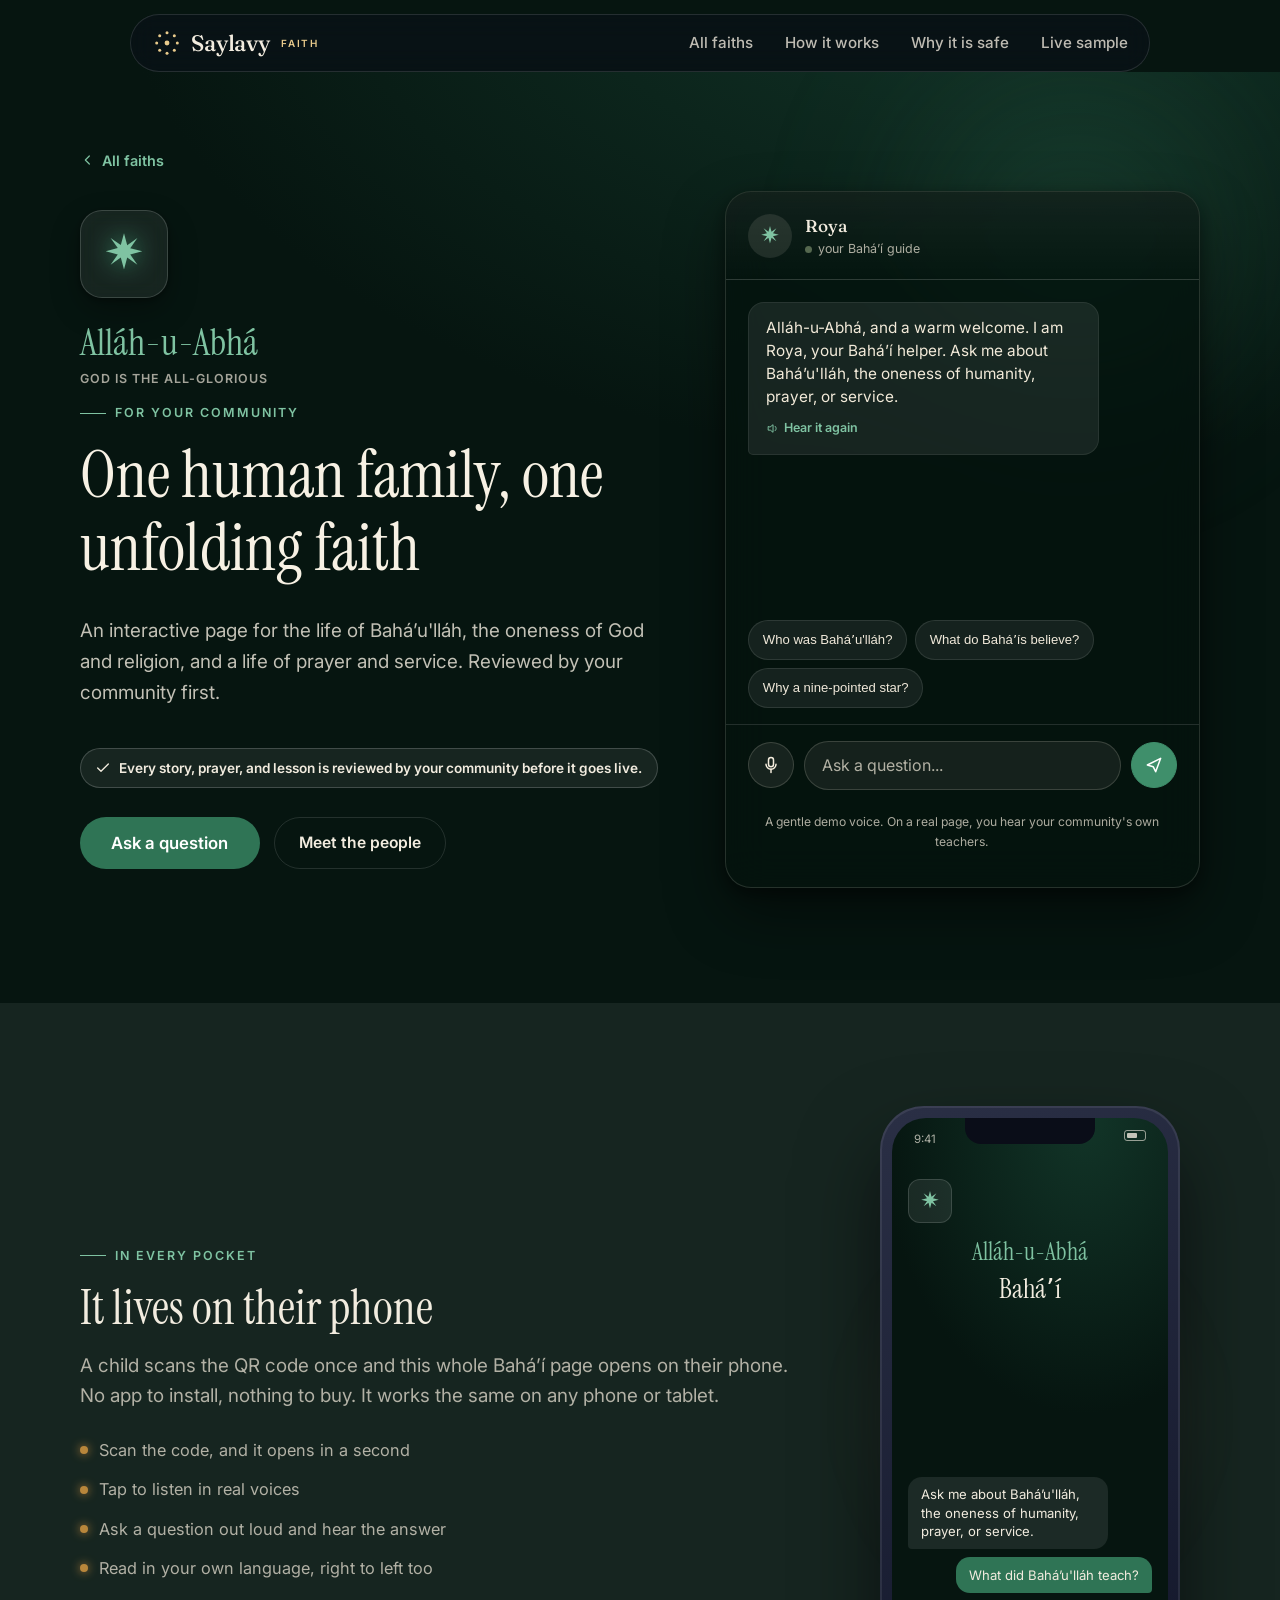
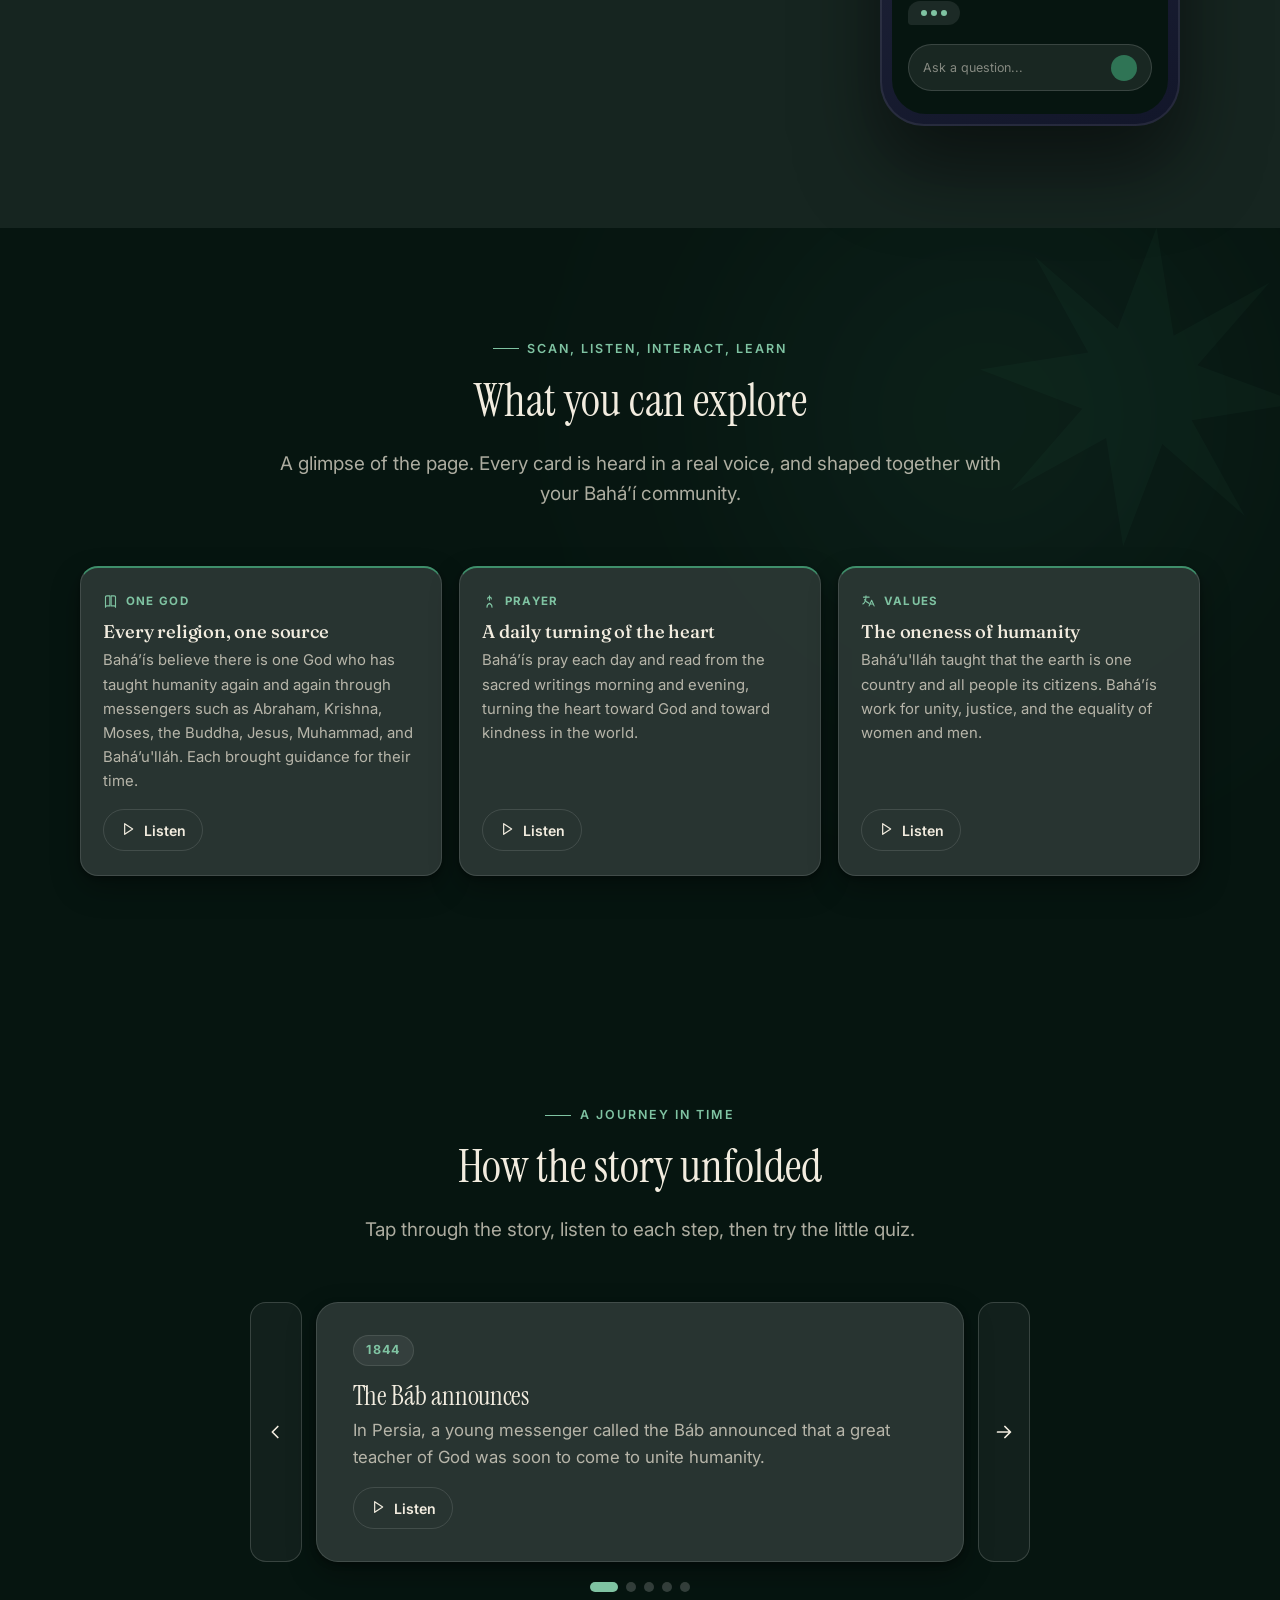
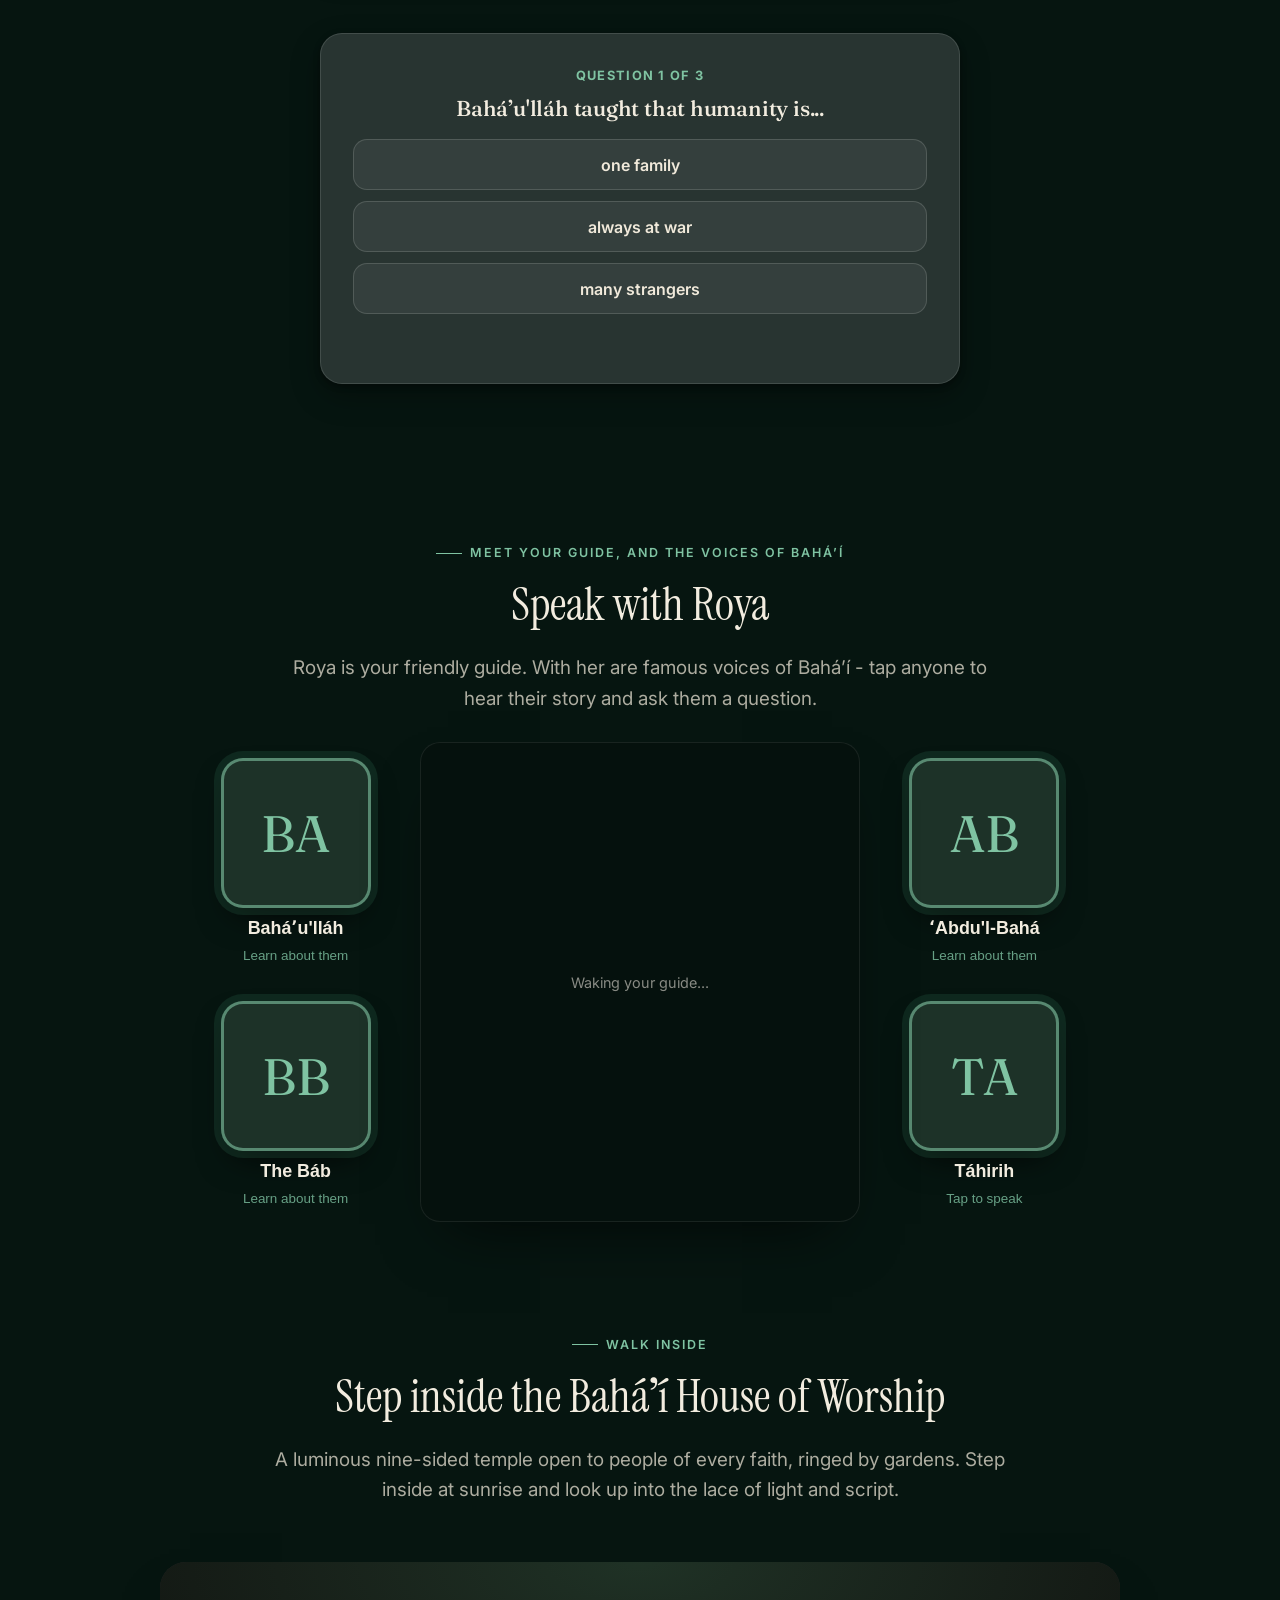
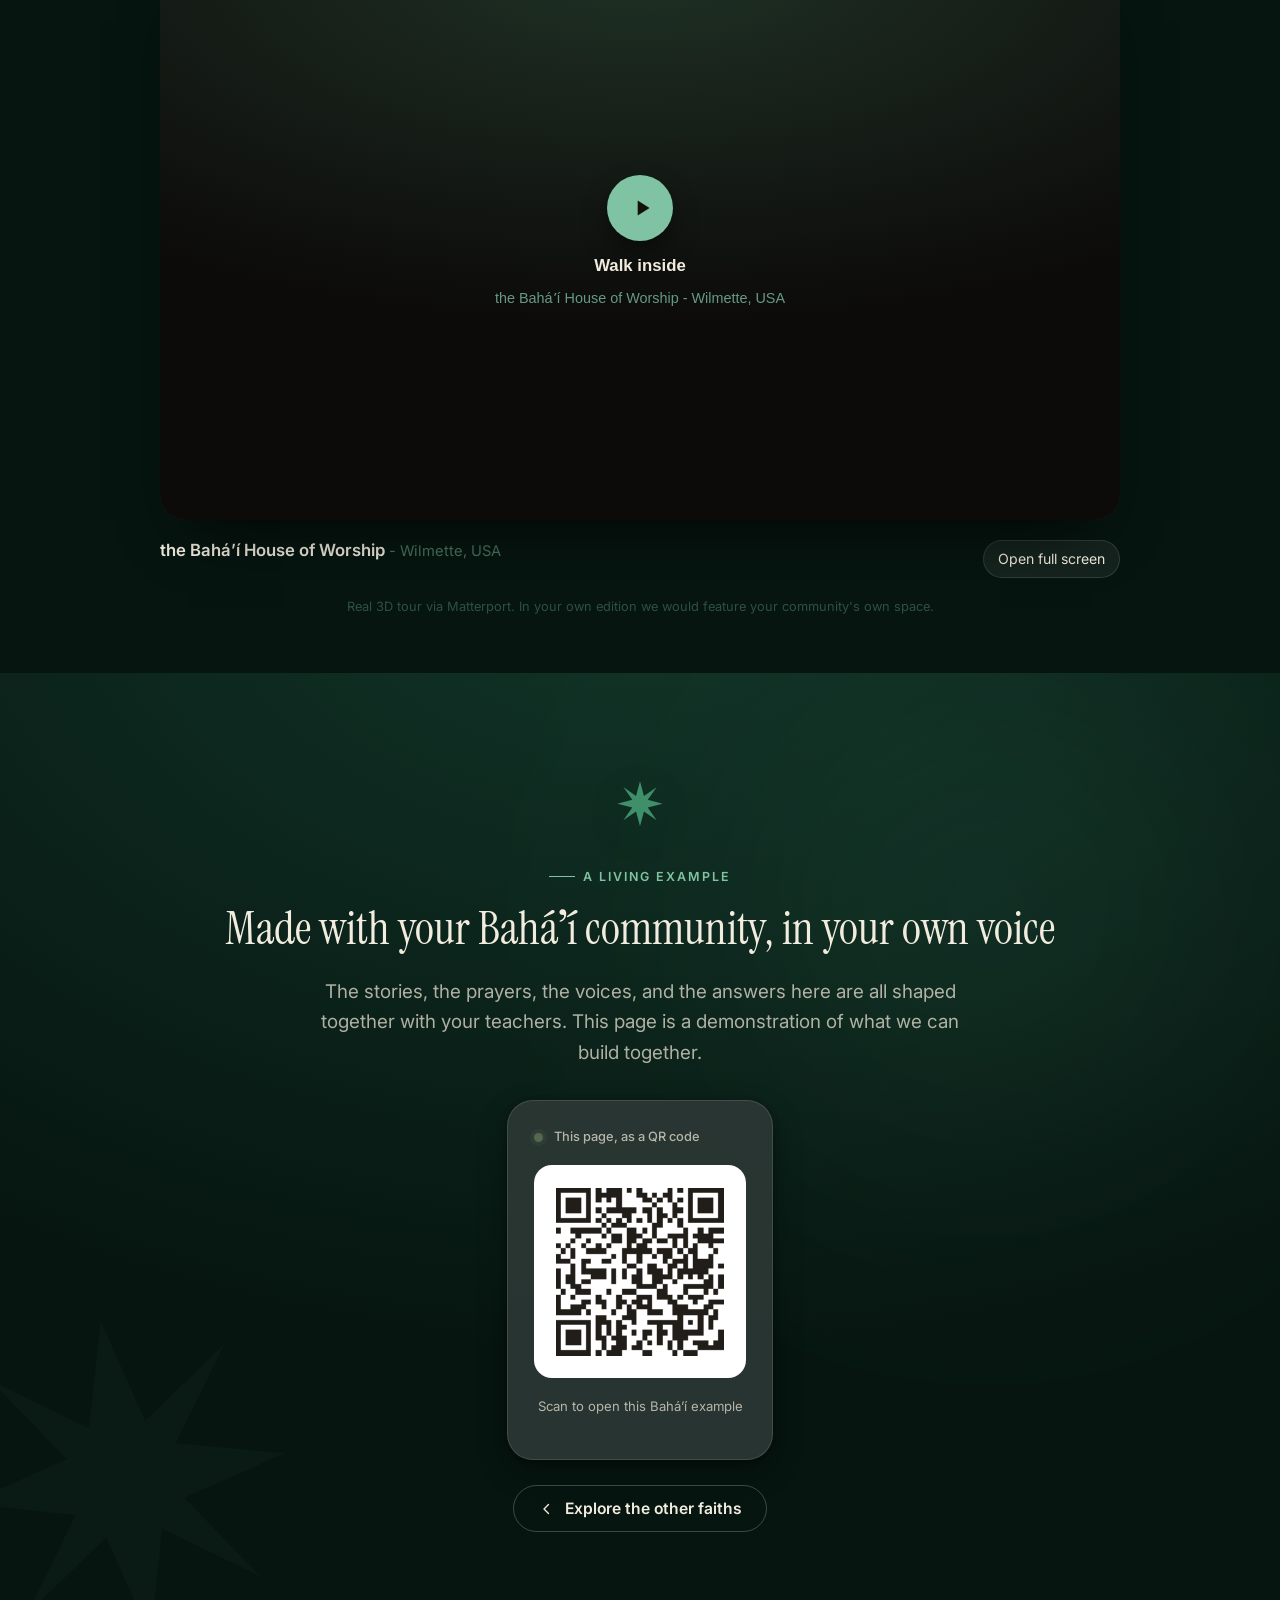
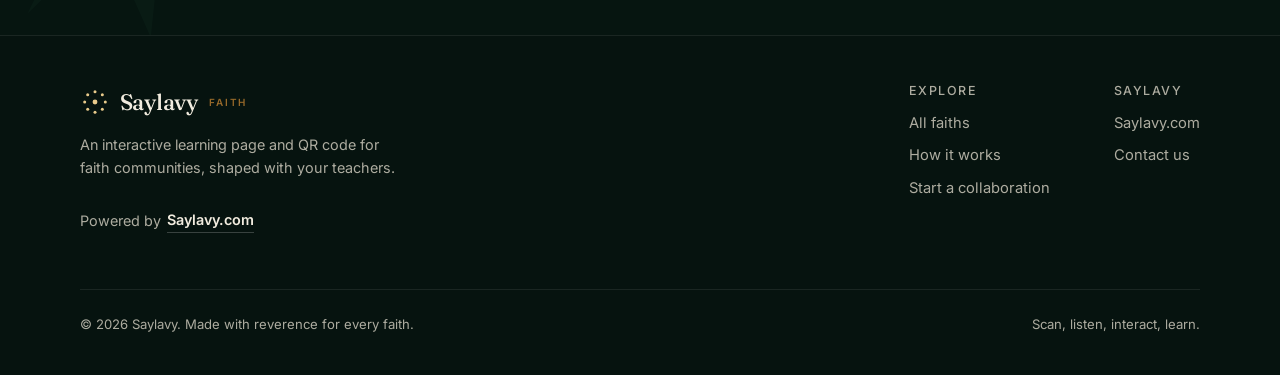
==== commit 36fddf1d: "Fix faith-page cross-links: All faiths -> #faiths, Why it is safe -> #about, 'eight' -> 'All faiths'" ====
--- a/bahai.html
+++ b/bahai.html
@@ -27,9 +27,9 @@
         <svg width="26" height="26" viewBox="0 0 24 24" fill="none" stroke="currentColor" stroke-width="1.8" stroke-linecap="round"><path d="M4 7h16M4 12h16M4 17h16"/></svg>
       </button>
       <nav class="nav-links">
-        <a href="index.html#journey">All faiths</a>
+        <a href="index.html#faiths">All faiths</a>
         <a href="index.html#how">How it works</a>
-        <a href="index.html#trust">Why it is safe</a>
+        <a href="index.html#about">Why it is safe</a>
         <a href="#ask">Live sample</a>
       </nav>
     </div>
@@ -52,7 +52,7 @@
       <div class="foot-cols">
         <div class="foot-col">
           <h4>Explore</h4>
-          <a href="index.html#journey">All eight faiths</a>
+          <a href="index.html#faiths">All faiths</a>
           <a href="index.html#how">How it works</a>
           <a href="index.html#partner">Start a collaboration</a>
         </div>
